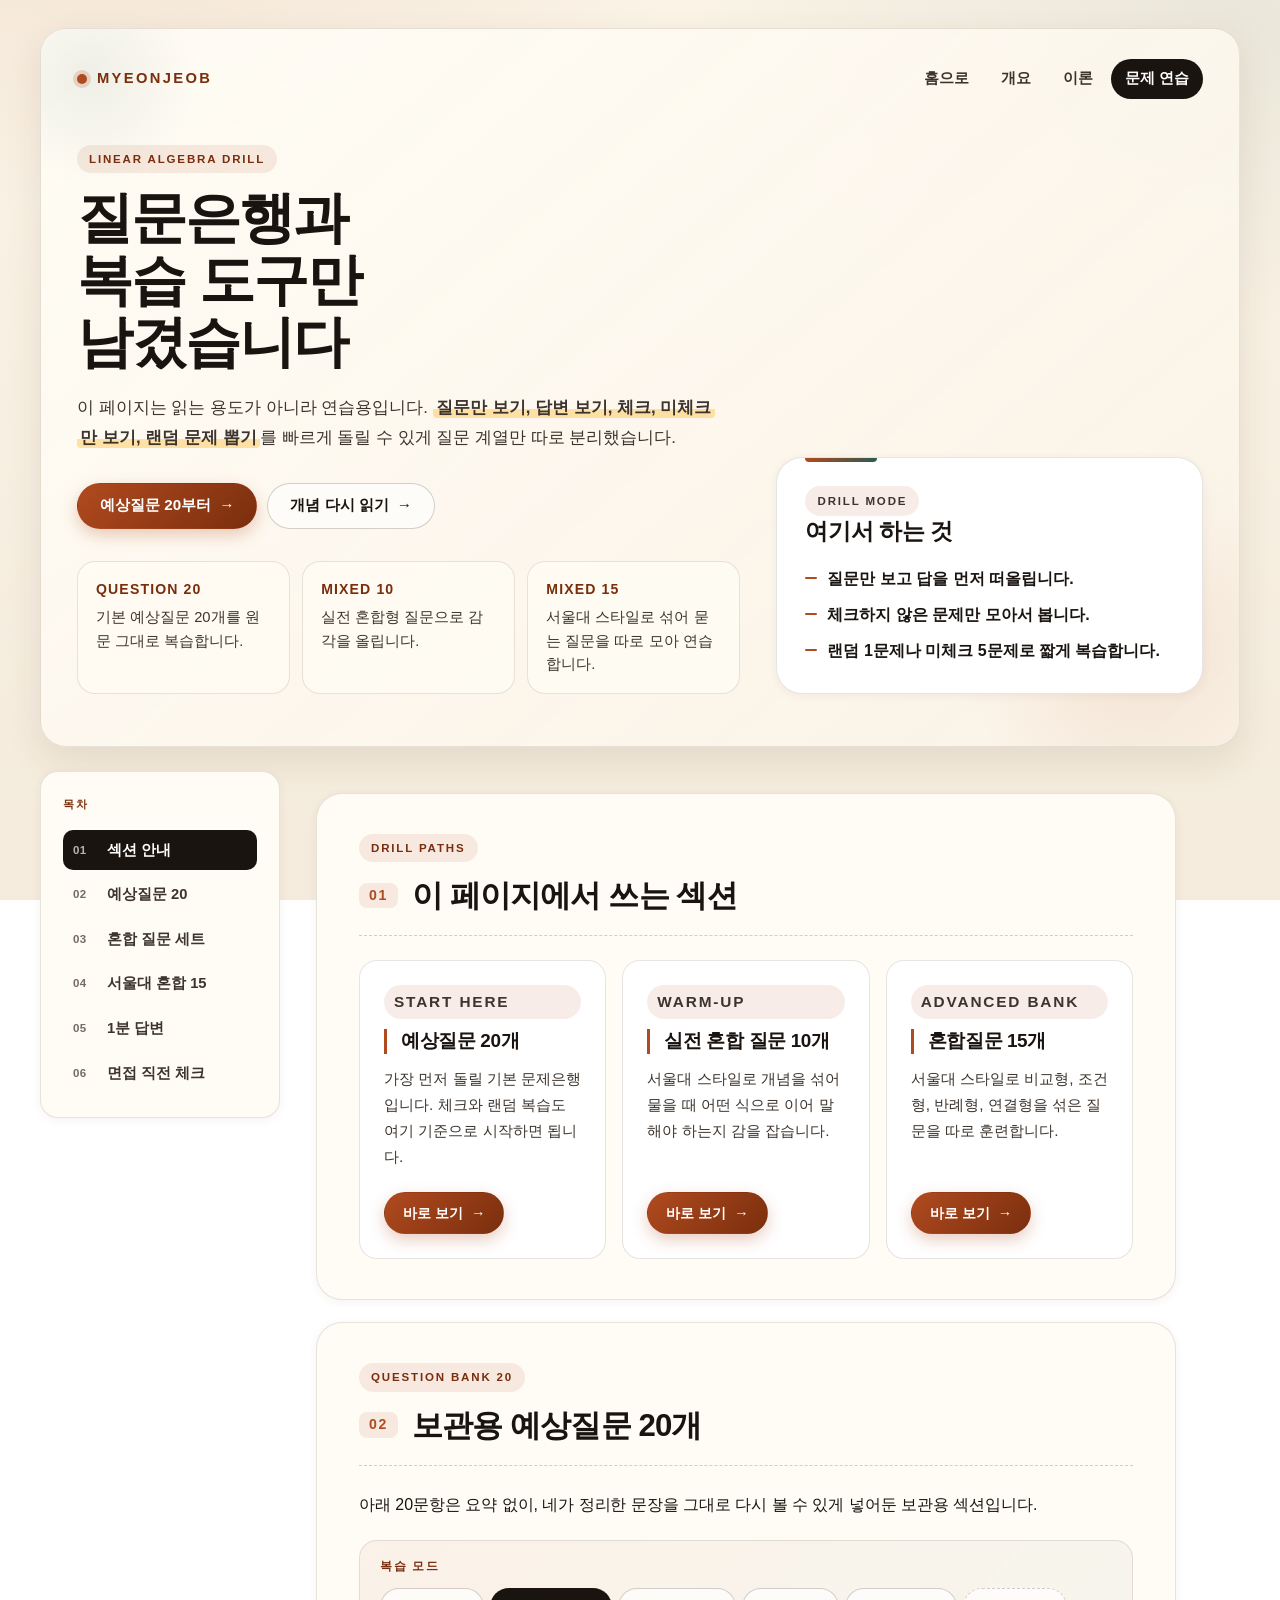
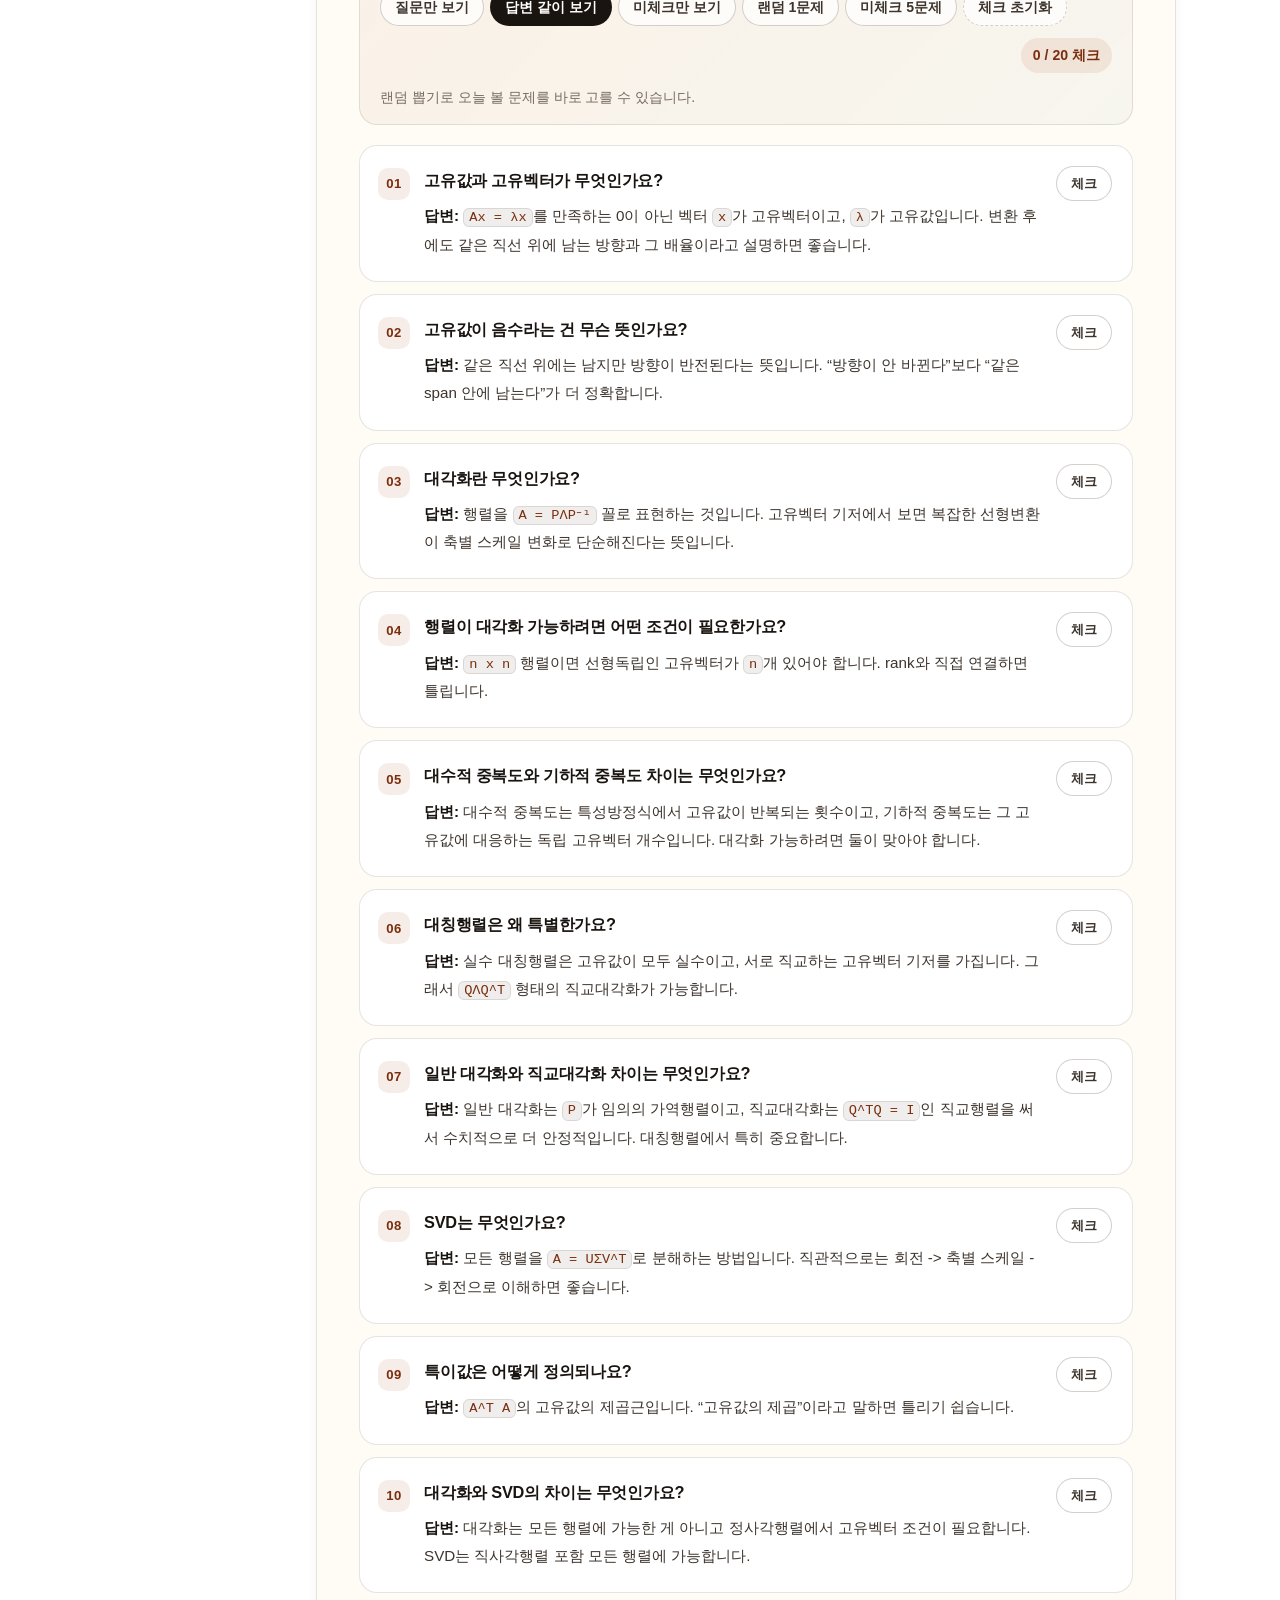
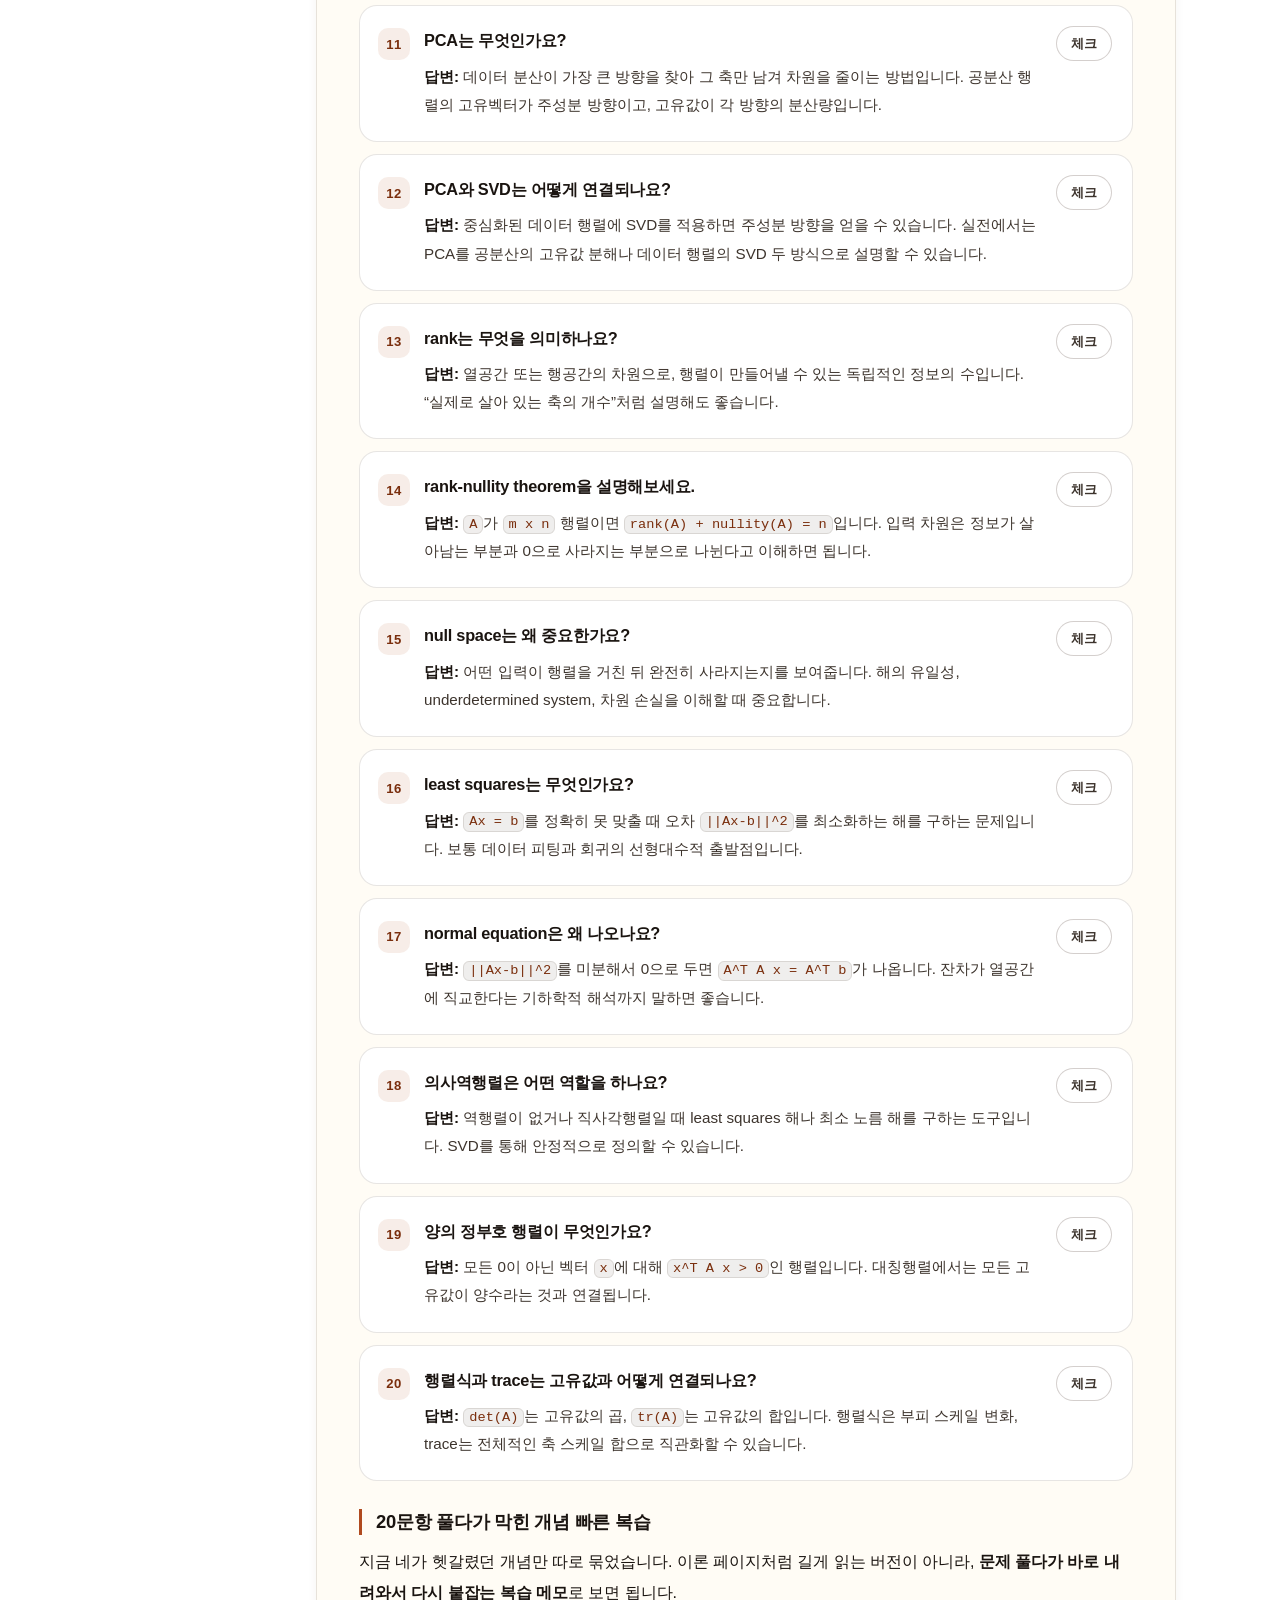
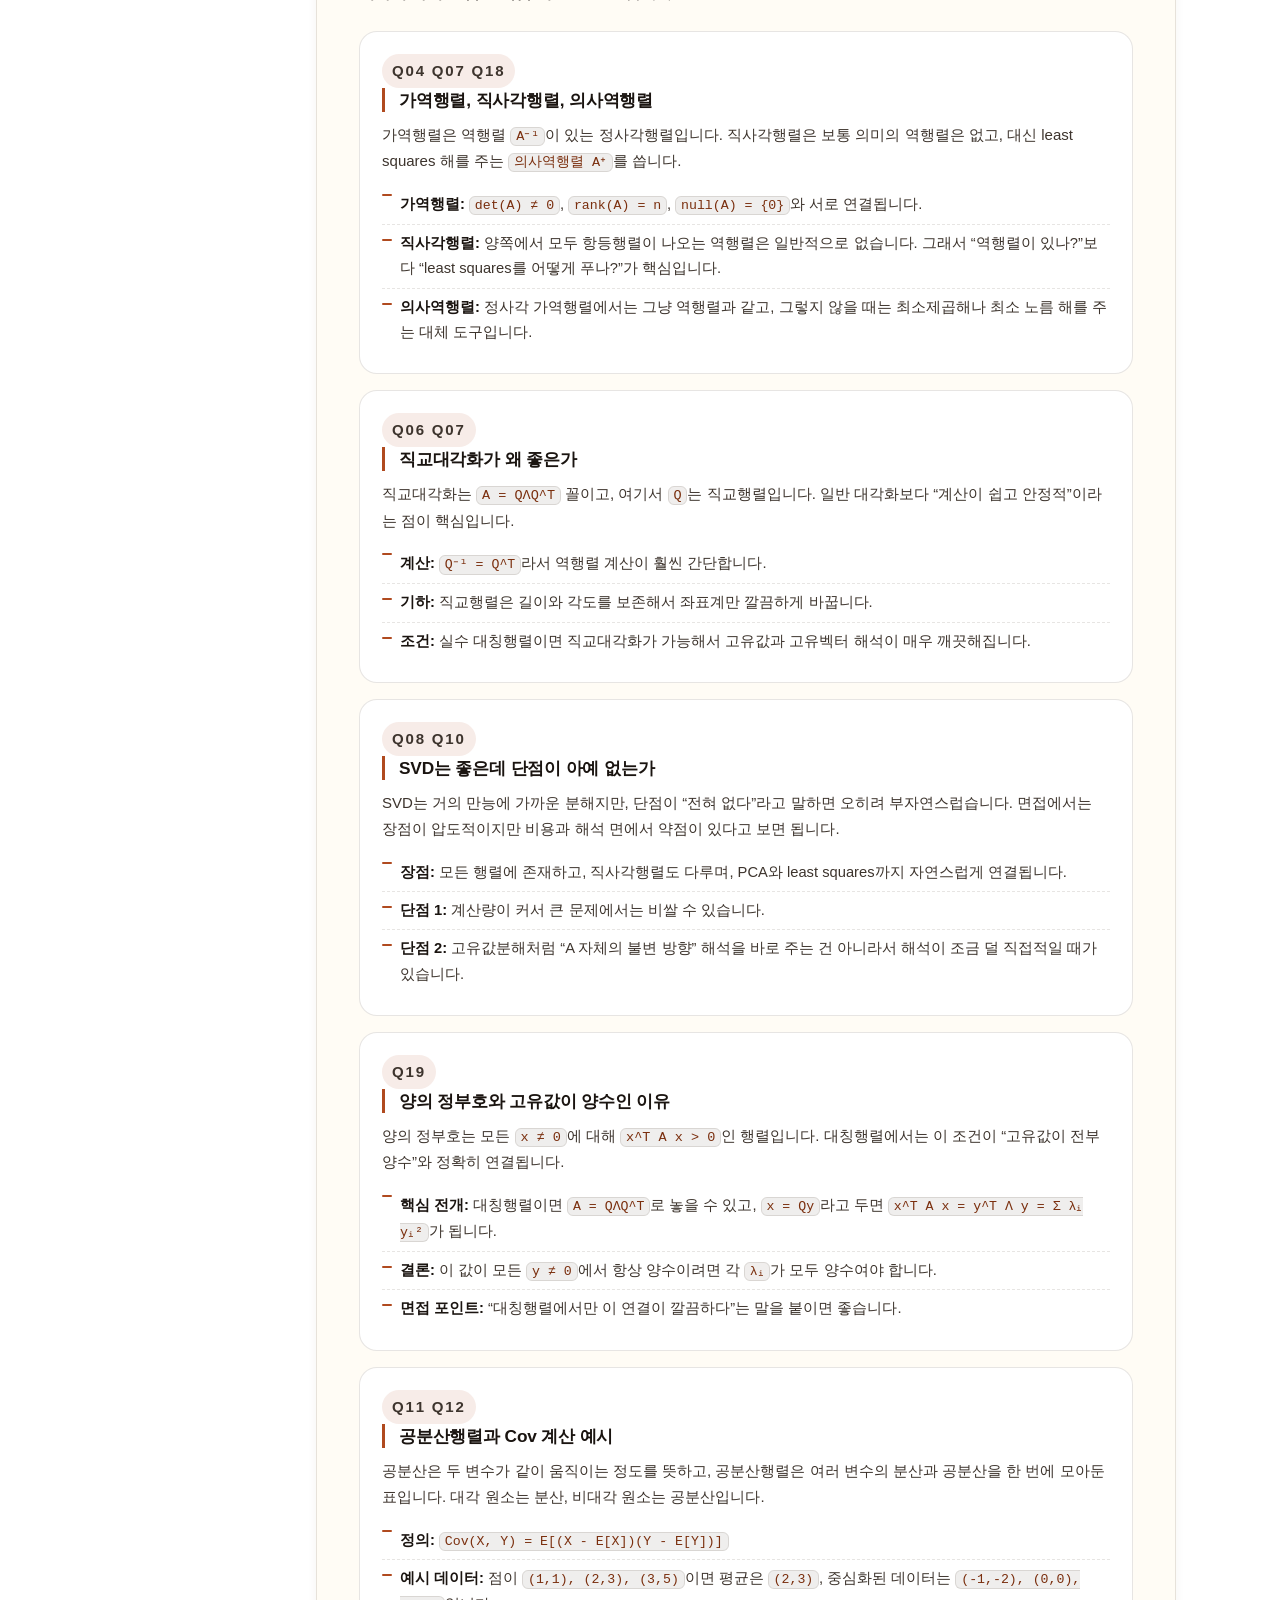
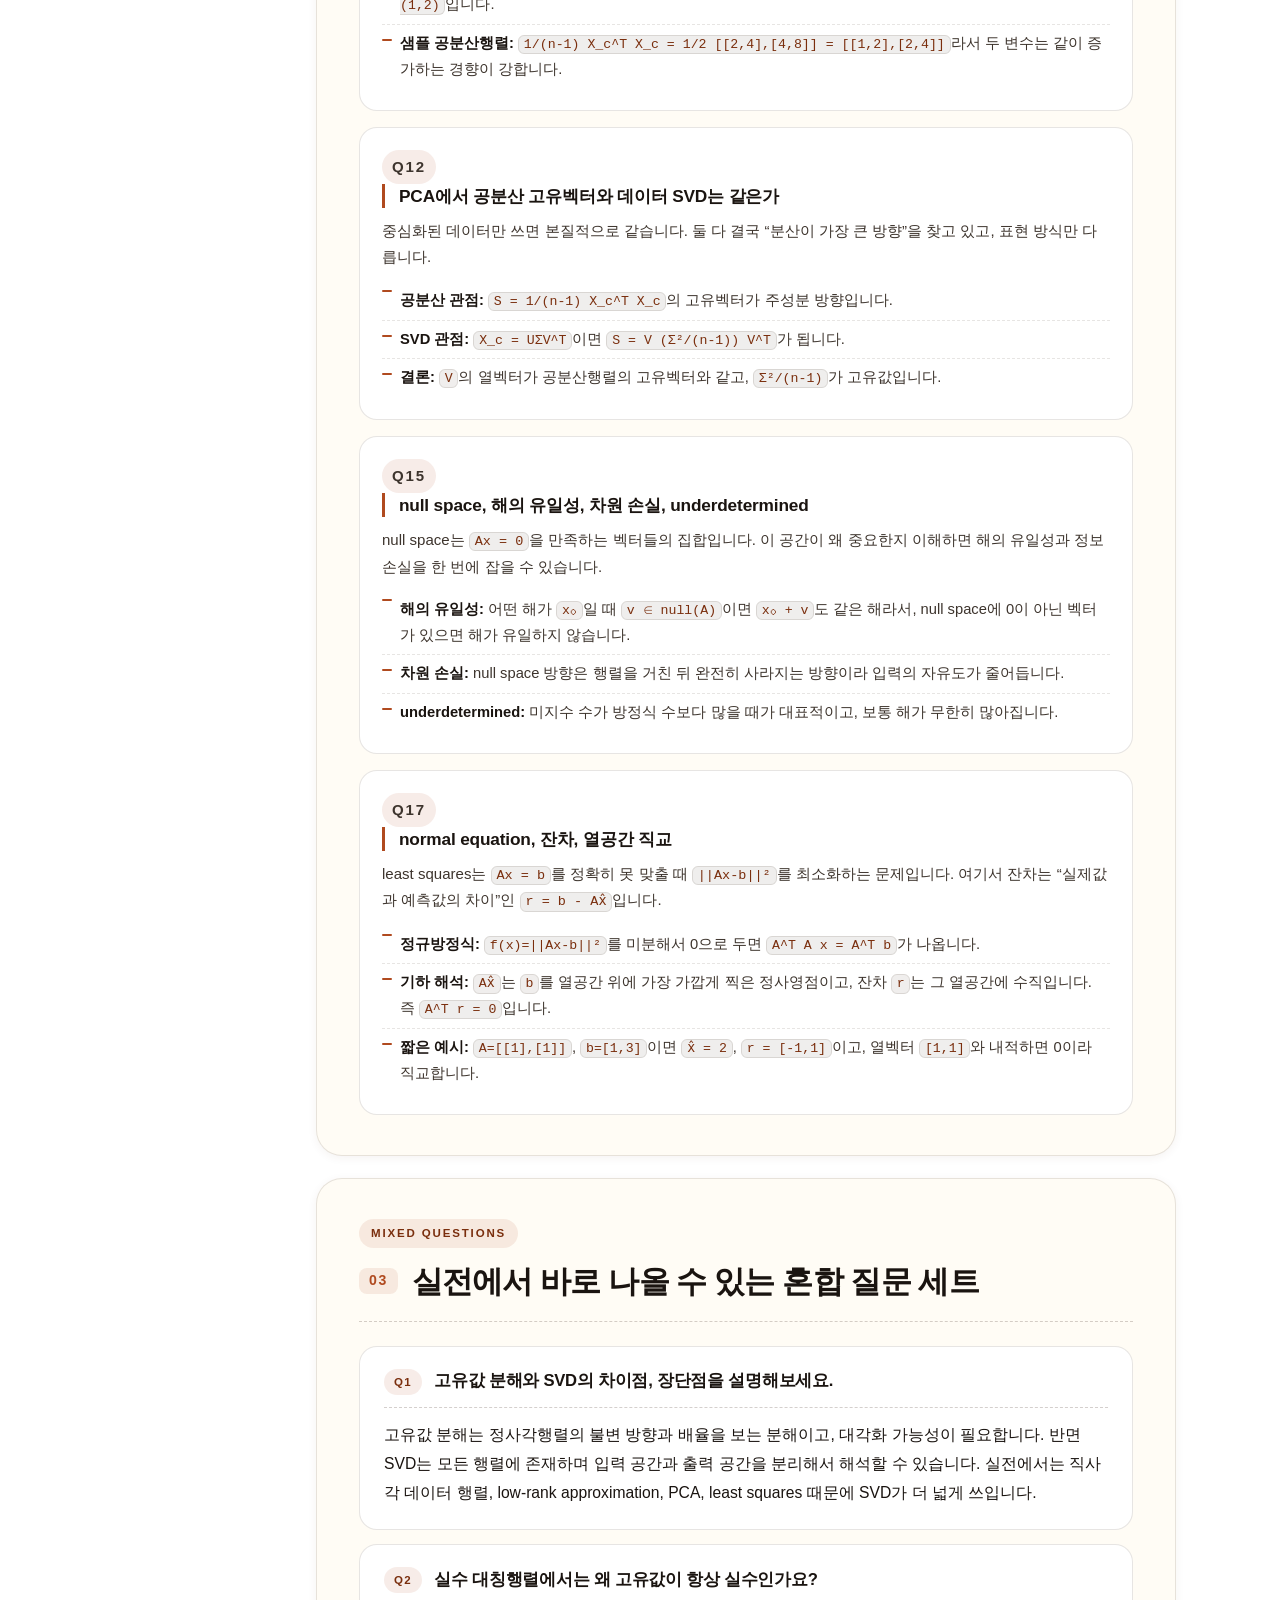
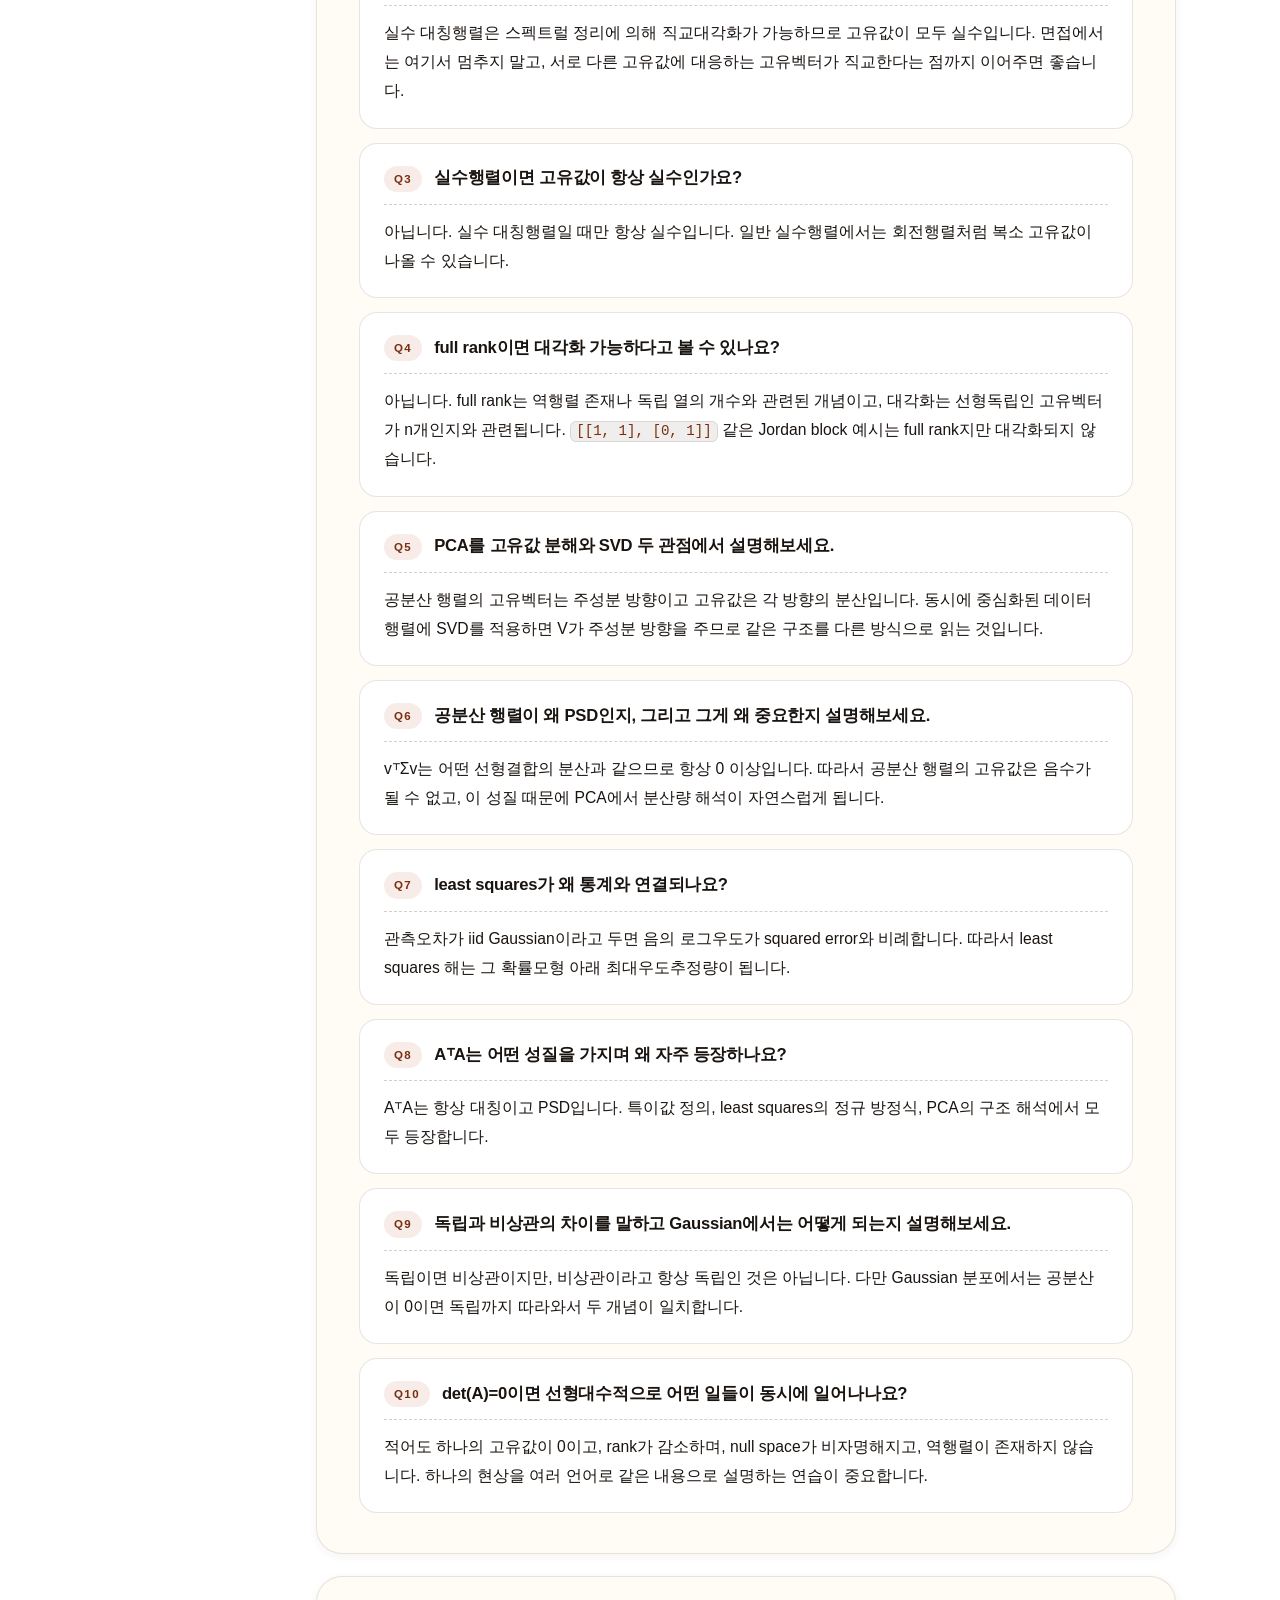
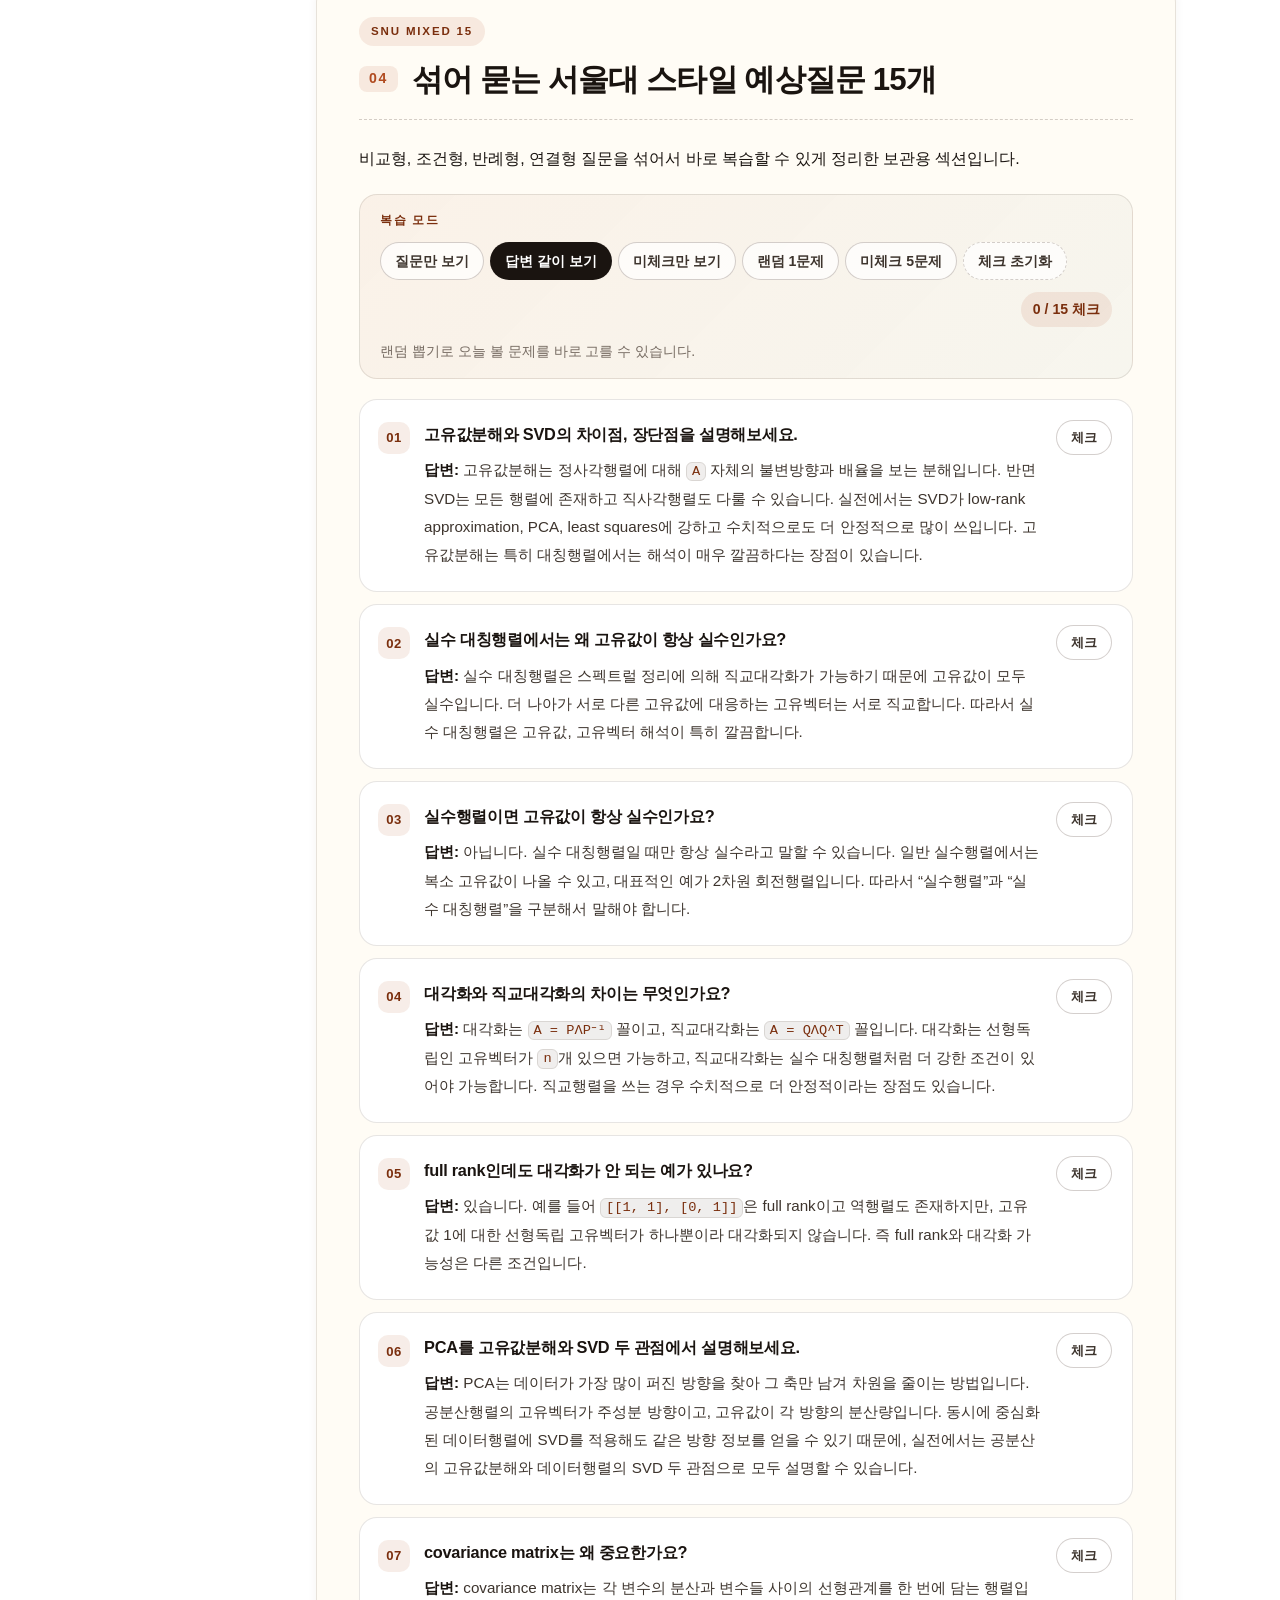
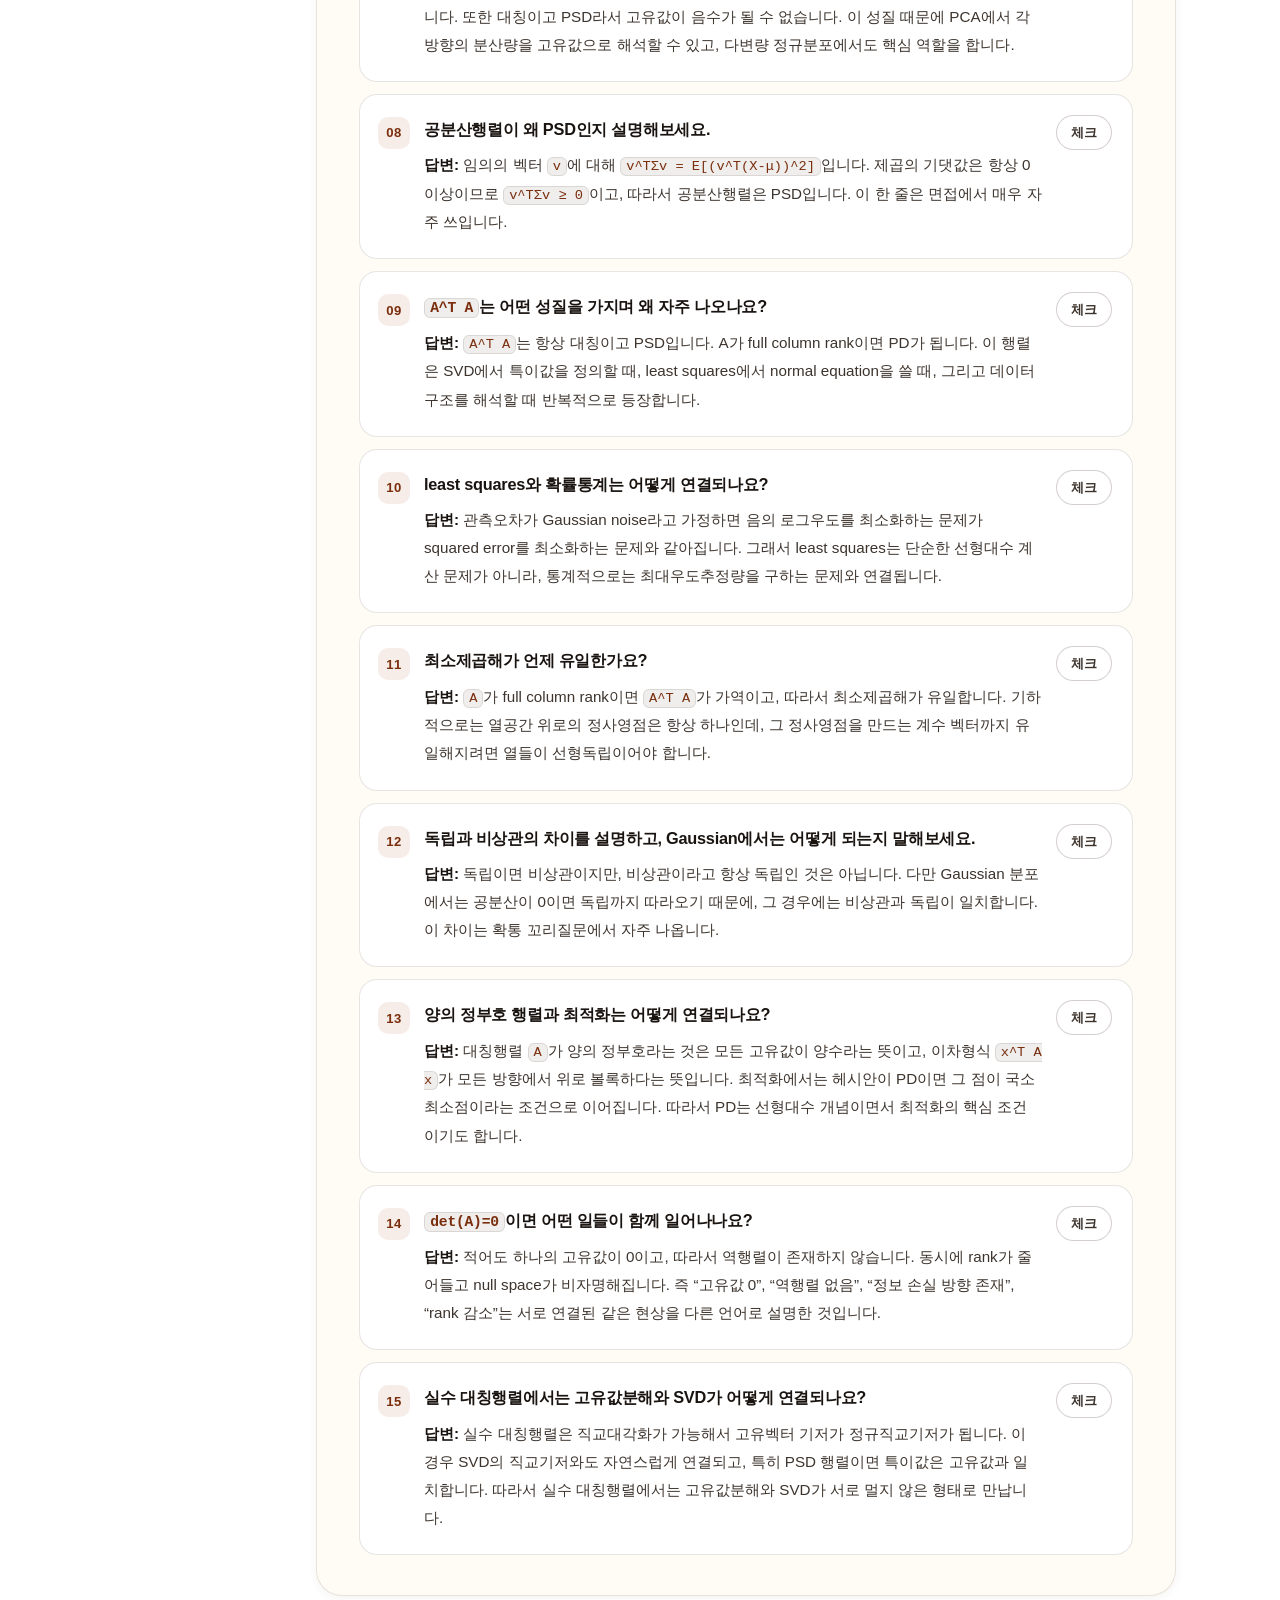
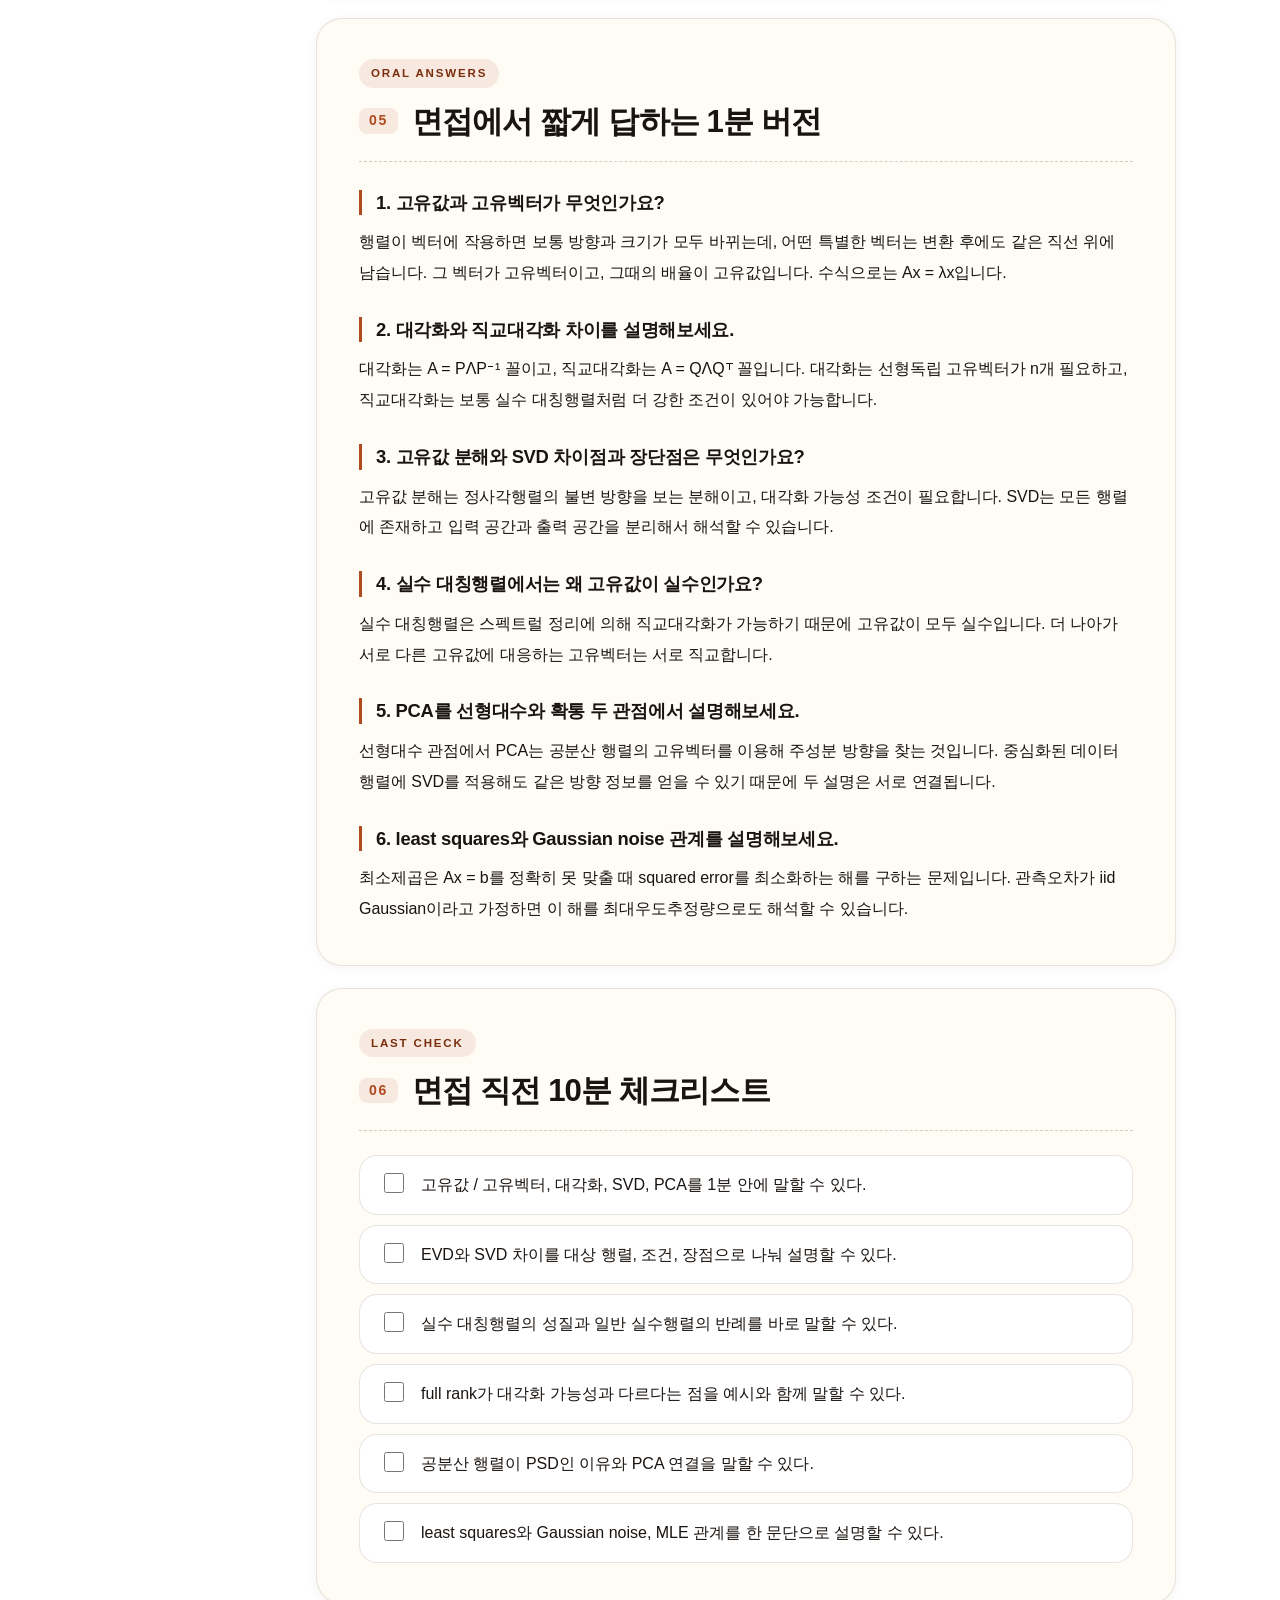
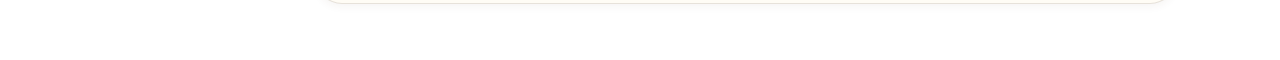
==== linear-algebra-drill.html @ e2c362d3 "Redesign linear algebra interview pages" ====
<!DOCTYPE html>
<html lang="ko">
<head>
  <meta charset="UTF-8">
  <meta name="viewport" content="width=device-width, initial-scale=1.0">
  <title>서울대 AI 선형대수 문제 연습 | myeonjeob</title>
  <meta
    name="description"
    content="서울대 AI 대학원 선형대수 구술면접 대비 질문 은행과 복습 도구 페이지"
  >
  <link rel="preconnect" href="https://fonts.googleapis.com">
  <link rel="preconnect" href="https://fonts.gstatic.com" crossorigin>
  <link
    href="https://fonts.googleapis.com/css2?family=Song+Myung&family=SUIT:wght@400;500;600;700;800&display=swap"
    rel="stylesheet"
  >
  <link rel="stylesheet" href="styles.css">
</head>
<body class="oral-exam-page">
  <div class="reading-progress" id="reading-progress"></div>
  <div class="page-shell">
    <header class="hero subject-hero">
      <nav class="topbar">
        <div class="brand">myeonjeob</div>
        <div class="topbar-links">
          <a href="index.html">홈으로</a>
          <a href="linear-algebra.html">개요</a>
          <a href="linear-algebra-theory.html">이론</a>
          <a class="is-current" href="linear-algebra-drill.html">문제 연습</a>
        </div>
      </nav>

      <div class="hero-content">
        <div class="hero-copy">
          <p class="eyebrow">Linear Algebra Drill</p>
          <h1>질문은행과<br>복습 도구만<br>남겼습니다</h1>
          <p class="hero-text">
            이 페이지는 읽는 용도가 아니라 연습용입니다.
            <span class="text-highlight">질문만 보기, 답변 보기, 체크, 미체크만 보기, 랜덤 문제 뽑기</span>를
            빠르게 돌릴 수 있게 질문 계열만 따로 분리했습니다.
          </p>
          <div class="hero-actions">
            <a class="button primary" href="#question-bank-20">예상질문 20부터</a>
            <a class="button ghost" href="linear-algebra-theory.html">개념 다시 읽기</a>
          </div>
          <div class="hero-strip">
            <article class="hero-stat">
              <strong>Question 20</strong>
              <span>기본 예상질문 20개를 원문 그대로 복습합니다.</span>
            </article>
            <article class="hero-stat">
              <strong>Mixed 10</strong>
              <span>실전 혼합형 질문으로 감각을 올립니다.</span>
            </article>
            <article class="hero-stat">
              <strong>Mixed 15</strong>
              <span>서울대 스타일로 섞어 묻는 질문을 따로 모아 연습합니다.</span>
            </article>
          </div>
        </div>

        <section class="hero-card focus-card">
          <p class="card-label">Drill Mode</p>
          <h2>여기서 하는 것</h2>
          <ul class="mini-points">
            <li>질문만 보고 답을 먼저 떠올립니다.</li>
            <li>체크하지 않은 문제만 모아서 봅니다.</li>
            <li>랜덤 1문제나 미체크 5문제로 짧게 복습합니다.</li>
          </ul>
        </section>
      </div>
    </header>

    <div class="article-layout">
      <aside class="article-toc">
        <p class="toc-label">목차</p>
        <ol class="toc-list">
          <li><a href="#banks">섹션 안내</a></li>
          <li><a href="#question-bank-20">예상질문 20</a></li>
          <li><a href="#mixed-questions">혼합 질문 세트</a></li>
          <li><a href="#snu-mixed-15">서울대 혼합 15</a></li>
          <li><a href="#oral-answers">1분 답변</a></li>
          <li><a href="#last-check">면접 직전 체크</a></li>
        </ol>
      </aside>

    <main class="article-main">
      <section class="essay-section" id="banks">
        <div class="essay-intro">
          <p class="section-kicker">Drill Paths</p>
          <h2>이 페이지에서 쓰는 섹션</h2>
        </div>
        <div class="path-grid">
          <article class="path-card">
            <p class="concept-tag">Start Here</p>
            <h3>예상질문 20개</h3>
            <p>가장 먼저 돌릴 기본 문제은행입니다. 체크와 랜덤 복습도 여기 기준으로 시작하면 됩니다.</p>
            <div class="path-actions">
              <a class="button primary" href="#question-bank-20">바로 보기</a>
            </div>
          </article>
          <article class="path-card">
            <p class="concept-tag">Warm-up</p>
            <h3>실전 혼합 질문 10개</h3>
            <p>서울대 스타일로 개념을 섞어 물을 때 어떤 식으로 이어 말해야 하는지 감을 잡습니다.</p>
            <div class="path-actions">
              <a class="button primary" href="#mixed-questions">바로 보기</a>
            </div>
          </article>
          <article class="path-card">
            <p class="concept-tag">Advanced Bank</p>
            <h3>혼합질문 15개</h3>
            <p>서울대 스타일로 비교형, 조건형, 반례형, 연결형을 섞은 질문을 따로 훈련합니다.</p>
            <div class="path-actions">
              <a class="button primary" href="#snu-mixed-15">바로 보기</a>
            </div>
          </article>
        </div>
      </section>

      <section class="essay-section review-bank-section" id="question-bank-20">
        <div class="essay-intro">
          <p class="section-kicker">Question Bank 20</p>
          <h2>보관용 예상질문 20개</h2>
        </div>
        <p>아래 20문항은 요약 없이, 네가 정리한 문장을 그대로 다시 볼 수 있게 넣어둔 보관용 섹션입니다.</p>
        <div class="question-bank-grid">
          <article class="question-bank-card">
            <span class="question-bank-no">01</span>
            <h3>고유값과 고유벡터가 무엇인가요?</h3>
            <p><strong>답변:</strong> <code>Ax = λx</code>를 만족하는 0이 아닌 벡터 <code>x</code>가 고유벡터이고, <code>λ</code>가 고유값입니다. 변환 후에도 같은 직선 위에 남는 방향과 그 배율이라고 설명하면 좋습니다.</p>
          </article>
          <article class="question-bank-card">
            <span class="question-bank-no">02</span>
            <h3>고유값이 음수라는 건 무슨 뜻인가요?</h3>
            <p><strong>답변:</strong> 같은 직선 위에는 남지만 방향이 반전된다는 뜻입니다. “방향이 안 바뀐다”보다 “같은 span 안에 남는다”가 더 정확합니다.</p>
          </article>
          <article class="question-bank-card">
            <span class="question-bank-no">03</span>
            <h3>대각화란 무엇인가요?</h3>
            <p><strong>답변:</strong> 행렬을 <code>A = PΛP⁻¹</code> 꼴로 표현하는 것입니다. 고유벡터 기저에서 보면 복잡한 선형변환이 축별 스케일 변화로 단순해진다는 뜻입니다.</p>
          </article>
          <article class="question-bank-card">
            <span class="question-bank-no">04</span>
            <h3>행렬이 대각화 가능하려면 어떤 조건이 필요한가요?</h3>
            <p><strong>답변:</strong> <code>n x n</code> 행렬이면 선형독립인 고유벡터가 <code>n</code>개 있어야 합니다. rank와 직접 연결하면 틀립니다.</p>
          </article>
          <article class="question-bank-card">
            <span class="question-bank-no">05</span>
            <h3>대수적 중복도와 기하적 중복도 차이는 무엇인가요?</h3>
            <p><strong>답변:</strong> 대수적 중복도는 특성방정식에서 고유값이 반복되는 횟수이고, 기하적 중복도는 그 고유값에 대응하는 독립 고유벡터 개수입니다. 대각화 가능하려면 둘이 맞아야 합니다.</p>
          </article>
          <article class="question-bank-card">
            <span class="question-bank-no">06</span>
            <h3>대칭행렬은 왜 특별한가요?</h3>
            <p><strong>답변:</strong> 실수 대칭행렬은 고유값이 모두 실수이고, 서로 직교하는 고유벡터 기저를 가집니다. 그래서 <code>QΛQ^T</code> 형태의 직교대각화가 가능합니다.</p>
          </article>
          <article class="question-bank-card">
            <span class="question-bank-no">07</span>
            <h3>일반 대각화와 직교대각화 차이는 무엇인가요?</h3>
            <p><strong>답변:</strong> 일반 대각화는 <code>P</code>가 임의의 가역행렬이고, 직교대각화는 <code>Q^TQ = I</code>인 직교행렬을 써서 수치적으로 더 안정적입니다. 대칭행렬에서 특히 중요합니다.</p>
          </article>
          <article class="question-bank-card">
            <span class="question-bank-no">08</span>
            <h3>SVD는 무엇인가요?</h3>
            <p><strong>답변:</strong> 모든 행렬을 <code>A = UΣV^T</code>로 분해하는 방법입니다. 직관적으로는 회전 -&gt; 축별 스케일 -&gt; 회전으로 이해하면 좋습니다.</p>
          </article>
          <article class="question-bank-card">
            <span class="question-bank-no">09</span>
            <h3>특이값은 어떻게 정의되나요?</h3>
            <p><strong>답변:</strong> <code>A^T A</code>의 고유값의 제곱근입니다. “고유값의 제곱”이라고 말하면 틀리기 쉽습니다.</p>
          </article>
          <article class="question-bank-card">
            <span class="question-bank-no">10</span>
            <h3>대각화와 SVD의 차이는 무엇인가요?</h3>
            <p><strong>답변:</strong> 대각화는 모든 행렬에 가능한 게 아니고 정사각행렬에서 고유벡터 조건이 필요합니다. SVD는 직사각행렬 포함 모든 행렬에 가능합니다.</p>
          </article>
          <article class="question-bank-card">
            <span class="question-bank-no">11</span>
            <h3>PCA는 무엇인가요?</h3>
            <p><strong>답변:</strong> 데이터 분산이 가장 큰 방향을 찾아 그 축만 남겨 차원을 줄이는 방법입니다. 공분산 행렬의 고유벡터가 주성분 방향이고, 고유값이 각 방향의 분산량입니다.</p>
          </article>
          <article class="question-bank-card">
            <span class="question-bank-no">12</span>
            <h3>PCA와 SVD는 어떻게 연결되나요?</h3>
            <p><strong>답변:</strong> 중심화된 데이터 행렬에 SVD를 적용하면 주성분 방향을 얻을 수 있습니다. 실전에서는 PCA를 공분산의 고유값 분해나 데이터 행렬의 SVD 두 방식으로 설명할 수 있습니다.</p>
          </article>
          <article class="question-bank-card">
            <span class="question-bank-no">13</span>
            <h3>rank는 무엇을 의미하나요?</h3>
            <p><strong>답변:</strong> 열공간 또는 행공간의 차원으로, 행렬이 만들어낼 수 있는 독립적인 정보의 수입니다. “실제로 살아 있는 축의 개수”처럼 설명해도 좋습니다.</p>
          </article>
          <article class="question-bank-card">
            <span class="question-bank-no">14</span>
            <h3>rank-nullity theorem을 설명해보세요.</h3>
            <p><strong>답변:</strong> <code>A</code>가 <code>m x n</code> 행렬이면 <code>rank(A) + nullity(A) = n</code>입니다. 입력 차원은 정보가 살아남는 부분과 0으로 사라지는 부분으로 나뉜다고 이해하면 됩니다.</p>
          </article>
          <article class="question-bank-card">
            <span class="question-bank-no">15</span>
            <h3>null space는 왜 중요한가요?</h3>
            <p><strong>답변:</strong> 어떤 입력이 행렬을 거친 뒤 완전히 사라지는지를 보여줍니다. 해의 유일성, underdetermined system, 차원 손실을 이해할 때 중요합니다.</p>
          </article>
          <article class="question-bank-card">
            <span class="question-bank-no">16</span>
            <h3>least squares는 무엇인가요?</h3>
            <p><strong>답변:</strong> <code>Ax = b</code>를 정확히 못 맞출 때 오차 <code>||Ax-b||^2</code>를 최소화하는 해를 구하는 문제입니다. 보통 데이터 피팅과 회귀의 선형대수적 출발점입니다.</p>
          </article>
          <article class="question-bank-card">
            <span class="question-bank-no">17</span>
            <h3>normal equation은 왜 나오나요?</h3>
            <p><strong>답변:</strong> <code>||Ax-b||^2</code>를 미분해서 0으로 두면 <code>A^T A x = A^T b</code>가 나옵니다. 잔차가 열공간에 직교한다는 기하학적 해석까지 말하면 좋습니다.</p>
          </article>
          <article class="question-bank-card">
            <span class="question-bank-no">18</span>
            <h3>의사역행렬은 어떤 역할을 하나요?</h3>
            <p><strong>답변:</strong> 역행렬이 없거나 직사각행렬일 때 least squares 해나 최소 노름 해를 구하는 도구입니다. SVD를 통해 안정적으로 정의할 수 있습니다.</p>
          </article>
          <article class="question-bank-card">
            <span class="question-bank-no">19</span>
            <h3>양의 정부호 행렬이 무엇인가요?</h3>
            <p><strong>답변:</strong> 모든 0이 아닌 벡터 <code>x</code>에 대해 <code>x^T A x &gt; 0</code>인 행렬입니다. 대칭행렬에서는 모든 고유값이 양수라는 것과 연결됩니다.</p>
          </article>
          <article class="question-bank-card">
            <span class="question-bank-no">20</span>
            <h3>행렬식과 trace는 고유값과 어떻게 연결되나요?</h3>
            <p><strong>답변:</strong> <code>det(A)</code>는 고유값의 곱, <code>tr(A)</code>는 고유값의 합입니다. 행렬식은 부피 스케일 변화, trace는 전체적인 축 스케일 합으로 직관화할 수 있습니다.</p>
          </article>
        </div>
        <h3>20문항 풀다가 막힌 개념 빠른 복습</h3>
        <p>지금 네가 헷갈렸던 개념만 따로 묶었습니다. 이론 페이지처럼 길게 읽는 버전이 아니라, <strong>문제 풀다가 바로 내려와서 다시 붙잡는 복습 메모</strong>로 보면 됩니다.</p>
        <div class="bridge-grid bridge-grid-single">
          <article class="bridge-card">
            <p class="concept-tag">Q04 Q07 Q18</p>
            <h3>가역행렬, 직사각행렬, 의사역행렬</h3>
            <p>가역행렬은 역행렬 <code>A⁻¹</code>이 있는 정사각행렬입니다. 직사각행렬은 보통 의미의 역행렬은 없고, 대신 least squares 해를 주는 <code>의사역행렬 A⁺</code>를 씁니다.</p>
            <ul class="detail-list compact">
              <li><strong>가역행렬:</strong> <code>det(A) ≠ 0</code>, <code>rank(A) = n</code>, <code>null(A) = {0}</code>와 서로 연결됩니다.</li>
              <li><strong>직사각행렬:</strong> 양쪽에서 모두 항등행렬이 나오는 역행렬은 일반적으로 없습니다. 그래서 “역행렬이 있나?”보다 “least squares를 어떻게 푸나?”가 핵심입니다.</li>
              <li><strong>의사역행렬:</strong> 정사각 가역행렬에서는 그냥 역행렬과 같고, 그렇지 않을 때는 최소제곱해나 최소 노름 해를 주는 대체 도구입니다.</li>
            </ul>
          </article>
          <article class="bridge-card">
            <p class="concept-tag">Q06 Q07</p>
            <h3>직교대각화가 왜 좋은가</h3>
            <p>직교대각화는 <code>A = QΛQ^T</code> 꼴이고, 여기서 <code>Q</code>는 직교행렬입니다. 일반 대각화보다 “계산이 쉽고 안정적”이라는 점이 핵심입니다.</p>
            <ul class="detail-list compact">
              <li><strong>계산:</strong> <code>Q⁻¹ = Q^T</code>라서 역행렬 계산이 훨씬 간단합니다.</li>
              <li><strong>기하:</strong> 직교행렬은 길이와 각도를 보존해서 좌표계만 깔끔하게 바꿉니다.</li>
              <li><strong>조건:</strong> 실수 대칭행렬이면 직교대각화가 가능해서 고유값과 고유벡터 해석이 매우 깨끗해집니다.</li>
            </ul>
          </article>
          <article class="bridge-card">
            <p class="concept-tag">Q08 Q10</p>
            <h3>SVD는 좋은데 단점이 아예 없는가</h3>
            <p>SVD는 거의 만능에 가까운 분해지만, 단점이 “전혀 없다”라고 말하면 오히려 부자연스럽습니다. 면접에서는 장점이 압도적이지만 비용과 해석 면에서 약점이 있다고 보면 됩니다.</p>
            <ul class="detail-list compact">
              <li><strong>장점:</strong> 모든 행렬에 존재하고, 직사각행렬도 다루며, PCA와 least squares까지 자연스럽게 연결됩니다.</li>
              <li><strong>단점 1:</strong> 계산량이 커서 큰 문제에서는 비쌀 수 있습니다.</li>
              <li><strong>단점 2:</strong> 고유값분해처럼 “A 자체의 불변 방향” 해석을 바로 주는 건 아니라서 해석이 조금 덜 직접적일 때가 있습니다.</li>
            </ul>
          </article>
          <article class="bridge-card">
            <p class="concept-tag">Q19</p>
            <h3>양의 정부호와 고유값이 양수인 이유</h3>
            <p>양의 정부호는 모든 <code>x ≠ 0</code>에 대해 <code>x^T A x &gt; 0</code>인 행렬입니다. 대칭행렬에서는 이 조건이 “고유값이 전부 양수”와 정확히 연결됩니다.</p>
            <ul class="detail-list compact">
              <li><strong>핵심 전개:</strong> 대칭행렬이면 <code>A = QΛQ^T</code>로 놓을 수 있고, <code>x = Qy</code>라고 두면 <code>x^T A x = y^T Λ y = Σ λᵢ yᵢ²</code>가 됩니다.</li>
              <li><strong>결론:</strong> 이 값이 모든 <code>y ≠ 0</code>에서 항상 양수이려면 각 <code>λᵢ</code>가 모두 양수여야 합니다.</li>
              <li><strong>면접 포인트:</strong> “대칭행렬에서만 이 연결이 깔끔하다”는 말을 붙이면 좋습니다.</li>
            </ul>
          </article>
          <article class="bridge-card">
            <p class="concept-tag">Q11 Q12</p>
            <h3>공분산행렬과 Cov 계산 예시</h3>
            <p>공분산은 두 변수가 같이 움직이는 정도를 뜻하고, 공분산행렬은 여러 변수의 분산과 공분산을 한 번에 모아둔 표입니다. 대각 원소는 분산, 비대각 원소는 공분산입니다.</p>
            <ul class="detail-list compact">
              <li><strong>정의:</strong> <code>Cov(X, Y) = E[(X - E[X])(Y - E[Y])]</code></li>
              <li><strong>예시 데이터:</strong> 점이 <code>(1,1), (2,3), (3,5)</code>이면 평균은 <code>(2,3)</code>, 중심화된 데이터는 <code>(-1,-2), (0,0), (1,2)</code>입니다.</li>
              <li><strong>샘플 공분산행렬:</strong> <code>1/(n-1) X_c^T X_c = 1/2 [[2,4],[4,8]] = [[1,2],[2,4]]</code>라서 두 변수는 같이 증가하는 경향이 강합니다.</li>
            </ul>
          </article>
          <article class="bridge-card">
            <p class="concept-tag">Q12</p>
            <h3>PCA에서 공분산 고유벡터와 데이터 SVD는 같은가</h3>
            <p>중심화된 데이터만 쓰면 본질적으로 같습니다. 둘 다 결국 “분산이 가장 큰 방향”을 찾고 있고, 표현 방식만 다릅니다.</p>
            <ul class="detail-list compact">
              <li><strong>공분산 관점:</strong> <code>S = 1/(n-1) X_c^T X_c</code>의 고유벡터가 주성분 방향입니다.</li>
              <li><strong>SVD 관점:</strong> <code>X_c = UΣV^T</code>이면 <code>S = V (Σ²/(n-1)) V^T</code>가 됩니다.</li>
              <li><strong>결론:</strong> <code>V</code>의 열벡터가 공분산행렬의 고유벡터와 같고, <code>Σ²/(n-1)</code>가 고유값입니다.</li>
            </ul>
          </article>
          <article class="bridge-card">
            <p class="concept-tag">Q15</p>
            <h3>null space, 해의 유일성, 차원 손실, underdetermined</h3>
            <p>null space는 <code>Ax = 0</code>을 만족하는 벡터들의 집합입니다. 이 공간이 왜 중요한지 이해하면 해의 유일성과 정보 손실을 한 번에 잡을 수 있습니다.</p>
            <ul class="detail-list compact">
              <li><strong>해의 유일성:</strong> 어떤 해가 <code>x₀</code>일 때 <code>v ∈ null(A)</code>이면 <code>x₀ + v</code>도 같은 해라서, null space에 0이 아닌 벡터가 있으면 해가 유일하지 않습니다.</li>
              <li><strong>차원 손실:</strong> null space 방향은 행렬을 거친 뒤 완전히 사라지는 방향이라 입력의 자유도가 줄어듭니다.</li>
              <li><strong>underdetermined:</strong> 미지수 수가 방정식 수보다 많을 때가 대표적이고, 보통 해가 무한히 많아집니다.</li>
            </ul>
          </article>
          <article class="bridge-card">
            <p class="concept-tag">Q17</p>
            <h3>normal equation, 잔차, 열공간 직교</h3>
            <p>least squares는 <code>Ax = b</code>를 정확히 못 맞출 때 <code>||Ax-b||²</code>를 최소화하는 문제입니다. 여기서 잔차는 “실제값과 예측값의 차이”인 <code>r = b - Ax̂</code>입니다.</p>
            <ul class="detail-list compact">
              <li><strong>정규방정식:</strong> <code>f(x)=||Ax-b||²</code>를 미분해서 0으로 두면 <code>A^T A x = A^T b</code>가 나옵니다.</li>
              <li><strong>기하 해석:</strong> <code>Ax̂</code>는 <code>b</code>를 열공간 위에 가장 가깝게 찍은 정사영점이고, 잔차 <code>r</code>는 그 열공간에 수직입니다. 즉 <code>A^T r = 0</code>입니다.</li>
              <li><strong>짧은 예시:</strong> <code>A=[[1],[1]]</code>, <code>b=[1,3]</code>이면 <code>x̂ = 2</code>, <code>r = [-1,1]</code>이고, 열벡터 <code>[1,1]</code>와 내적하면 0이라 직교합니다.</li>
            </ul>
          </article>
        </div>
      </section>

      <section class="essay-section" id="mixed-questions">
        <div class="essay-intro">
          <p class="section-kicker">Mixed Questions</p>
          <h2>실전에서 바로 나올 수 있는 혼합 질문 세트</h2>
        </div>
        <div class="qa-stack">
          <article class="qa-card">
            <div class="qa-head">
              <p class="concept-tag">Q1</p>
              <h3>고유값 분해와 SVD의 차이점, 장단점을 설명해보세요.</h3>
            </div>
            <p>고유값 분해는 정사각행렬의 불변 방향과 배율을 보는 분해이고, 대각화 가능성이 필요합니다. 반면 SVD는 모든 행렬에 존재하며 입력 공간과 출력 공간을 분리해서 해석할 수 있습니다. 실전에서는 직사각 데이터 행렬, low-rank approximation, PCA, least squares 때문에 SVD가 더 넓게 쓰입니다.</p>
          </article>
          <article class="qa-card">
            <div class="qa-head">
              <p class="concept-tag">Q2</p>
              <h3>실수 대칭행렬에서는 왜 고유값이 항상 실수인가요?</h3>
            </div>
            <p>실수 대칭행렬은 스펙트럴 정리에 의해 직교대각화가 가능하므로 고유값이 모두 실수입니다. 면접에서는 여기서 멈추지 말고, 서로 다른 고유값에 대응하는 고유벡터가 직교한다는 점까지 이어주면 좋습니다.</p>
          </article>
          <article class="qa-card">
            <div class="qa-head">
              <p class="concept-tag">Q3</p>
              <h3>실수행렬이면 고유값이 항상 실수인가요?</h3>
            </div>
            <p>아닙니다. 실수 대칭행렬일 때만 항상 실수입니다. 일반 실수행렬에서는 회전행렬처럼 복소 고유값이 나올 수 있습니다.</p>
          </article>
          <article class="qa-card">
            <div class="qa-head">
              <p class="concept-tag">Q4</p>
              <h3>full rank이면 대각화 가능하다고 볼 수 있나요?</h3>
            </div>
            <p>아닙니다. full rank는 역행렬 존재나 독립 열의 개수와 관련된 개념이고, 대각화는 선형독립인 고유벡터가 n개인지와 관련됩니다. <code>[[1, 1], [0, 1]]</code> 같은 Jordan block 예시는 full rank지만 대각화되지 않습니다.</p>
          </article>
          <article class="qa-card">
            <div class="qa-head">
              <p class="concept-tag">Q5</p>
              <h3>PCA를 고유값 분해와 SVD 두 관점에서 설명해보세요.</h3>
            </div>
            <p>공분산 행렬의 고유벡터는 주성분 방향이고 고유값은 각 방향의 분산입니다. 동시에 중심화된 데이터 행렬에 SVD를 적용하면 V가 주성분 방향을 주므로 같은 구조를 다른 방식으로 읽는 것입니다.</p>
          </article>
          <article class="qa-card">
            <div class="qa-head">
              <p class="concept-tag">Q6</p>
              <h3>공분산 행렬이 왜 PSD인지, 그리고 그게 왜 중요한지 설명해보세요.</h3>
            </div>
            <p>vᵀΣv는 어떤 선형결합의 분산과 같으므로 항상 0 이상입니다. 따라서 공분산 행렬의 고유값은 음수가 될 수 없고, 이 성질 때문에 PCA에서 분산량 해석이 자연스럽게 됩니다.</p>
          </article>
          <article class="qa-card">
            <div class="qa-head">
              <p class="concept-tag">Q7</p>
              <h3>least squares가 왜 통계와 연결되나요?</h3>
            </div>
            <p>관측오차가 iid Gaussian이라고 두면 음의 로그우도가 squared error와 비례합니다. 따라서 least squares 해는 그 확률모형 아래 최대우도추정량이 됩니다.</p>
          </article>
          <article class="qa-card">
            <div class="qa-head">
              <p class="concept-tag">Q8</p>
              <h3>AᵀA는 어떤 성질을 가지며 왜 자주 등장하나요?</h3>
            </div>
            <p>AᵀA는 항상 대칭이고 PSD입니다. 특이값 정의, least squares의 정규 방정식, PCA의 구조 해석에서 모두 등장합니다.</p>
          </article>
          <article class="qa-card">
            <div class="qa-head">
              <p class="concept-tag">Q9</p>
              <h3>독립과 비상관의 차이를 말하고 Gaussian에서는 어떻게 되는지 설명해보세요.</h3>
            </div>
            <p>독립이면 비상관이지만, 비상관이라고 항상 독립인 것은 아닙니다. 다만 Gaussian 분포에서는 공분산이 0이면 독립까지 따라와서 두 개념이 일치합니다.</p>
          </article>
          <article class="qa-card">
            <div class="qa-head">
              <p class="concept-tag">Q10</p>
              <h3>det(A)=0이면 선형대수적으로 어떤 일들이 동시에 일어나나요?</h3>
            </div>
            <p>적어도 하나의 고유값이 0이고, rank가 감소하며, null space가 비자명해지고, 역행렬이 존재하지 않습니다. 하나의 현상을 여러 언어로 같은 내용으로 설명하는 연습이 중요합니다.</p>
          </article>
        </div>
      </section>
      </section>

      <section class="essay-section review-bank-section" id="snu-mixed-15">
        <div class="essay-intro">
          <p class="section-kicker">SNU Mixed 15</p>
          <h2>섞어 묻는 서울대 스타일 예상질문 15개</h2>
        </div>
        <p>비교형, 조건형, 반례형, 연결형 질문을 섞어서 바로 복습할 수 있게 정리한 보관용 섹션입니다.</p>
        <div class="question-bank-grid">
          <article class="question-bank-card">
            <span class="question-bank-no">01</span>
            <h3>고유값분해와 SVD의 차이점, 장단점을 설명해보세요.</h3>
            <p><strong>답변:</strong> 고유값분해는 정사각행렬에 대해 <code>A</code> 자체의 불변방향과 배율을 보는 분해입니다. 반면 SVD는 모든 행렬에 존재하고 직사각행렬도 다룰 수 있습니다. 실전에서는 SVD가 low-rank approximation, PCA, least squares에 강하고 수치적으로도 더 안정적으로 많이 쓰입니다. 고유값분해는 특히 대칭행렬에서는 해석이 매우 깔끔하다는 장점이 있습니다.</p>
          </article>
          <article class="question-bank-card">
            <span class="question-bank-no">02</span>
            <h3>실수 대칭행렬에서는 왜 고유값이 항상 실수인가요?</h3>
            <p><strong>답변:</strong> 실수 대칭행렬은 스펙트럴 정리에 의해 직교대각화가 가능하기 때문에 고유값이 모두 실수입니다. 더 나아가 서로 다른 고유값에 대응하는 고유벡터는 서로 직교합니다. 따라서 실수 대칭행렬은 고유값, 고유벡터 해석이 특히 깔끔합니다.</p>
          </article>
          <article class="question-bank-card">
            <span class="question-bank-no">03</span>
            <h3>실수행렬이면 고유값이 항상 실수인가요?</h3>
            <p><strong>답변:</strong> 아닙니다. 실수 대칭행렬일 때만 항상 실수라고 말할 수 있습니다. 일반 실수행렬에서는 복소 고유값이 나올 수 있고, 대표적인 예가 2차원 회전행렬입니다. 따라서 “실수행렬”과 “실수 대칭행렬”을 구분해서 말해야 합니다.</p>
          </article>
          <article class="question-bank-card">
            <span class="question-bank-no">04</span>
            <h3>대각화와 직교대각화의 차이는 무엇인가요?</h3>
            <p><strong>답변:</strong> 대각화는 <code>A = PΛP⁻¹</code> 꼴이고, 직교대각화는 <code>A = QΛQ^T</code> 꼴입니다. 대각화는 선형독립인 고유벡터가 <code>n</code>개 있으면 가능하고, 직교대각화는 실수 대칭행렬처럼 더 강한 조건이 있어야 가능합니다. 직교행렬을 쓰는 경우 수치적으로 더 안정적이라는 장점도 있습니다.</p>
          </article>
          <article class="question-bank-card">
            <span class="question-bank-no">05</span>
            <h3>full rank인데도 대각화가 안 되는 예가 있나요?</h3>
            <p><strong>답변:</strong> 있습니다. 예를 들어 <code>[[1, 1], [0, 1]]</code>은 full rank이고 역행렬도 존재하지만, 고유값 1에 대한 선형독립 고유벡터가 하나뿐이라 대각화되지 않습니다. 즉 full rank와 대각화 가능성은 다른 조건입니다.</p>
          </article>
          <article class="question-bank-card">
            <span class="question-bank-no">06</span>
            <h3>PCA를 고유값분해와 SVD 두 관점에서 설명해보세요.</h3>
            <p><strong>답변:</strong> PCA는 데이터가 가장 많이 퍼진 방향을 찾아 그 축만 남겨 차원을 줄이는 방법입니다. 공분산행렬의 고유벡터가 주성분 방향이고, 고유값이 각 방향의 분산량입니다. 동시에 중심화된 데이터행렬에 SVD를 적용해도 같은 방향 정보를 얻을 수 있기 때문에, 실전에서는 공분산의 고유값분해와 데이터행렬의 SVD 두 관점으로 모두 설명할 수 있습니다.</p>
          </article>
          <article class="question-bank-card">
            <span class="question-bank-no">07</span>
            <h3>covariance matrix는 왜 중요한가요?</h3>
            <p><strong>답변:</strong> covariance matrix는 각 변수의 분산과 변수들 사이의 선형관계를 한 번에 담는 행렬입니다. 또한 대칭이고 PSD라서 고유값이 음수가 될 수 없습니다. 이 성질 때문에 PCA에서 각 방향의 분산량을 고유값으로 해석할 수 있고, 다변량 정규분포에서도 핵심 역할을 합니다.</p>
          </article>
          <article class="question-bank-card">
            <span class="question-bank-no">08</span>
            <h3>공분산행렬이 왜 PSD인지 설명해보세요.</h3>
            <p><strong>답변:</strong> 임의의 벡터 <code>v</code>에 대해 <code>v^TΣv = E[(v^T(X-μ))^2]</code>입니다. 제곱의 기댓값은 항상 0 이상이므로 <code>v^TΣv ≥ 0</code>이고, 따라서 공분산행렬은 PSD입니다. 이 한 줄은 면접에서 매우 자주 쓰입니다.</p>
          </article>
          <article class="question-bank-card">
            <span class="question-bank-no">09</span>
            <h3><code>A^T A</code>는 어떤 성질을 가지며 왜 자주 나오나요?</h3>
            <p><strong>답변:</strong> <code>A^T A</code>는 항상 대칭이고 PSD입니다. A가 full column rank이면 PD가 됩니다. 이 행렬은 SVD에서 특이값을 정의할 때, least squares에서 normal equation을 쓸 때, 그리고 데이터 구조를 해석할 때 반복적으로 등장합니다.</p>
          </article>
          <article class="question-bank-card">
            <span class="question-bank-no">10</span>
            <h3>least squares와 확률통계는 어떻게 연결되나요?</h3>
            <p><strong>답변:</strong> 관측오차가 Gaussian noise라고 가정하면 음의 로그우도를 최소화하는 문제가 squared error를 최소화하는 문제와 같아집니다. 그래서 least squares는 단순한 선형대수 계산 문제가 아니라, 통계적으로는 최대우도추정량을 구하는 문제와 연결됩니다.</p>
          </article>
          <article class="question-bank-card">
            <span class="question-bank-no">11</span>
            <h3>최소제곱해가 언제 유일한가요?</h3>
            <p><strong>답변:</strong> <code>A</code>가 full column rank이면 <code>A^T A</code>가 가역이고, 따라서 최소제곱해가 유일합니다. 기하적으로는 열공간 위로의 정사영점은 항상 하나인데, 그 정사영점을 만드는 계수 벡터까지 유일해지려면 열들이 선형독립이어야 합니다.</p>
          </article>
          <article class="question-bank-card">
            <span class="question-bank-no">12</span>
            <h3>독립과 비상관의 차이를 설명하고, Gaussian에서는 어떻게 되는지 말해보세요.</h3>
            <p><strong>답변:</strong> 독립이면 비상관이지만, 비상관이라고 항상 독립인 것은 아닙니다. 다만 Gaussian 분포에서는 공분산이 0이면 독립까지 따라오기 때문에, 그 경우에는 비상관과 독립이 일치합니다. 이 차이는 확통 꼬리질문에서 자주 나옵니다.</p>
          </article>
          <article class="question-bank-card">
            <span class="question-bank-no">13</span>
            <h3>양의 정부호 행렬과 최적화는 어떻게 연결되나요?</h3>
            <p><strong>답변:</strong> 대칭행렬 <code>A</code>가 양의 정부호라는 것은 모든 고유값이 양수라는 뜻이고, 이차형식 <code>x^T A x</code>가 모든 방향에서 위로 볼록하다는 뜻입니다. 최적화에서는 헤시안이 PD이면 그 점이 국소 최소점이라는 조건으로 이어집니다. 따라서 PD는 선형대수 개념이면서 최적화의 핵심 조건이기도 합니다.</p>
          </article>
          <article class="question-bank-card">
            <span class="question-bank-no">14</span>
            <h3><code>det(A)=0</code>이면 어떤 일들이 함께 일어나나요?</h3>
            <p><strong>답변:</strong> 적어도 하나의 고유값이 0이고, 따라서 역행렬이 존재하지 않습니다. 동시에 rank가 줄어들고 null space가 비자명해집니다. 즉 “고유값 0”, “역행렬 없음”, “정보 손실 방향 존재”, “rank 감소”는 서로 연결된 같은 현상을 다른 언어로 설명한 것입니다.</p>
          </article>
          <article class="question-bank-card">
            <span class="question-bank-no">15</span>
            <h3>실수 대칭행렬에서는 고유값분해와 SVD가 어떻게 연결되나요?</h3>
            <p><strong>답변:</strong> 실수 대칭행렬은 직교대각화가 가능해서 고유벡터 기저가 정규직교기저가 됩니다. 이 경우 SVD의 직교기저와도 자연스럽게 연결되고, 특히 PSD 행렬이면 특이값은 고유값과 일치합니다. 따라서 실수 대칭행렬에서는 고유값분해와 SVD가 서로 멀지 않은 형태로 만납니다.</p>
          </article>
        </div>
      </section>

      <section class="essay-section" id="oral-answers">
        <div class="essay-intro">
          <p class="section-kicker">Oral Answers</p>
          <h2>면접에서 짧게 답하는 1분 버전</h2>
        </div>
        <h3>1. 고유값과 고유벡터가 무엇인가요?</h3>
        <p>행렬이 벡터에 작용하면 보통 방향과 크기가 모두 바뀌는데, 어떤 특별한 벡터는 변환 후에도 같은 직선 위에 남습니다. 그 벡터가 고유벡터이고, 그때의 배율이 고유값입니다. 수식으로는 Ax = λx입니다.</p>
        <h3>2. 대각화와 직교대각화 차이를 설명해보세요.</h3>
        <p>대각화는 A = PΛP⁻¹ 꼴이고, 직교대각화는 A = QΛQᵀ 꼴입니다. 대각화는 선형독립 고유벡터가 n개 필요하고, 직교대각화는 보통 실수 대칭행렬처럼 더 강한 조건이 있어야 가능합니다.</p>
        <h3>3. 고유값 분해와 SVD 차이점과 장단점은 무엇인가요?</h3>
        <p>고유값 분해는 정사각행렬의 불변 방향을 보는 분해이고, 대각화 가능성 조건이 필요합니다. SVD는 모든 행렬에 존재하고 입력 공간과 출력 공간을 분리해서 해석할 수 있습니다.</p>
        <h3>4. 실수 대칭행렬에서는 왜 고유값이 실수인가요?</h3>
        <p>실수 대칭행렬은 스펙트럴 정리에 의해 직교대각화가 가능하기 때문에 고유값이 모두 실수입니다. 더 나아가 서로 다른 고유값에 대응하는 고유벡터는 서로 직교합니다.</p>
        <h3>5. PCA를 선형대수와 확통 두 관점에서 설명해보세요.</h3>
        <p>선형대수 관점에서 PCA는 공분산 행렬의 고유벡터를 이용해 주성분 방향을 찾는 것입니다. 중심화된 데이터 행렬에 SVD를 적용해도 같은 방향 정보를 얻을 수 있기 때문에 두 설명은 서로 연결됩니다.</p>
        <h3>6. least squares와 Gaussian noise 관계를 설명해보세요.</h3>
        <p>최소제곱은 Ax = b를 정확히 못 맞출 때 squared error를 최소화하는 해를 구하는 문제입니다. 관측오차가 iid Gaussian이라고 가정하면 이 해를 최대우도추정량으로도 해석할 수 있습니다.</p>
      </section>

      <section class="essay-section" id="last-check">
        <div class="essay-intro">
          <p class="section-kicker">Last Check</p>
          <h2>면접 직전 10분 체크리스트</h2>
        </div>
        <div class="checklist">
          <label class="check-item">
            <input type="checkbox">
            <span>고유값 / 고유벡터, 대각화, SVD, PCA를 1분 안에 말할 수 있다.</span>
          </label>
          <label class="check-item">
            <input type="checkbox">
            <span>EVD와 SVD 차이를 대상 행렬, 조건, 장점으로 나눠 설명할 수 있다.</span>
          </label>
          <label class="check-item">
            <input type="checkbox">
            <span>실수 대칭행렬의 성질과 일반 실수행렬의 반례를 바로 말할 수 있다.</span>
          </label>
          <label class="check-item">
            <input type="checkbox">
            <span>full rank가 대각화 가능성과 다르다는 점을 예시와 함께 말할 수 있다.</span>
          </label>
          <label class="check-item">
            <input type="checkbox">
            <span>공분산 행렬이 PSD인 이유와 PCA 연결을 말할 수 있다.</span>
          </label>
          <label class="check-item">
            <input type="checkbox">
            <span>least squares와 Gaussian noise, MLE 관계를 한 문단으로 설명할 수 있다.</span>
          </label>
        </div>
      </section>
    </main>
    </div>
  </div>
  <script src="linear-algebra-drill.js"></script>
  <script>
    (function () {
      const progress = document.getElementById("reading-progress");
      const tocLinks = document.querySelectorAll(".article-toc a");
      const sections = [...tocLinks]
        .map((link) => document.querySelector(link.getAttribute("href")))
        .filter(Boolean);

      function updateProgress() {
        const scrollTop = window.scrollY;
        const docHeight = document.documentElement.scrollHeight - window.innerHeight;
        const ratio = docHeight > 0 ? Math.min(1, Math.max(0, scrollTop / docHeight)) : 0;
        if (progress) progress.style.width = (ratio * 100).toFixed(2) + "%";
      }

      function updateActive() {
        const offset = 160;
        let currentId = sections[0] ? sections[0].id : null;
        for (const section of sections) {
          if (section.getBoundingClientRect().top - offset <= 0) {
            currentId = section.id;
          }
        }
        tocLinks.forEach((link) => {
          const isActive = link.getAttribute("href") === "#" + currentId;
          link.classList.toggle("is-active", isActive);
        });
      }

      function handle() {
        updateProgress();
        updateActive();
      }

      window.addEventListener("scroll", handle, { passive: true });
      window.addEventListener("resize", handle);
      handle();
    })();
  </script>
</body>
</html>
---- styles.css ----
:root {
  --bg: #f4ebdc;
  --bg-tint: #faf3e6;
  --paper: #fffcf5;
  --paper-strong: #ffffff;
  --ink: #1a1410;
  --ink-soft: #3d342d;
  --ink-mute: #766b62;
  --accent: #b04a1f;
  --accent-deep: #7a2e0d;
  --accent-wash: rgba(176, 74, 31, 0.10);
  --accent-wash-strong: rgba(176, 74, 31, 0.18);
  --forest: #2d5a4e;
  --forest-wash: rgba(45, 90, 78, 0.10);
  --gold: #b0851f;
  --gold-wash: rgba(176, 133, 31, 0.12);
  --highlight: rgba(255, 204, 102, 0.55);
  --line: rgba(60, 40, 28, 0.12);
  --line-strong: rgba(60, 40, 28, 0.22);
  --shadow-sm: 0 2px 10px rgba(80, 50, 30, 0.06);
  --shadow-md: 0 14px 36px rgba(80, 50, 30, 0.10);
  --shadow-lg: 0 24px 60px rgba(80, 50, 30, 0.14);
  --radius-sm: 12px;
  --radius-md: 18px;
  --radius-lg: 26px;
}

* { box-sizing: border-box; }

html { scroll-behavior: smooth; }

body {
  margin: 0;
  font-family: "SUIT", -apple-system, BlinkMacSystemFont, "Apple SD Gothic Neo", sans-serif;
  color: var(--ink);
  background:
    radial-gradient(1000px 500px at 8% -10%, rgba(176, 74, 31, 0.09), transparent 60%),
    radial-gradient(900px 500px at 96% 3%, rgba(45, 90, 78, 0.08), transparent 60%),
    linear-gradient(180deg, var(--bg-tint) 0%, var(--bg) 100%);
  background-attachment: fixed;
  line-height: 1.6;
  -webkit-font-smoothing: antialiased;
  -moz-osx-font-smoothing: grayscale;
}

a { color: inherit; text-decoration: none; }

code {
  padding: 0.08em 0.36em;
  border-radius: 6px;
  background: rgba(60, 40, 28, 0.08);
  border: 1px solid var(--line);
  font-family: "SF Mono", ui-monospace, "JetBrains Mono", Menlo, Consolas, monospace;
  font-size: 0.9em;
  color: var(--accent-deep);
}

/* ======= Reading progress ======= */
.reading-progress {
  position: fixed;
  top: 0;
  left: 0;
  height: 3px;
  width: 0;
  background: linear-gradient(90deg, var(--accent), var(--accent-deep));
  z-index: 100;
  transition: width 0.08s linear;
  border-radius: 0 3px 3px 0;
}

/* ======= Layout shell ======= */
.page-shell {
  width: min(1200px, calc(100% - 40px));
  margin: 0 auto;
  padding: 28px 0 72px;
}

/* ======= Hero ======= */
.hero {
  position: relative;
  padding: 30px 36px 52px;
  border: 1px solid var(--line);
  border-radius: var(--radius-lg);
  background: linear-gradient(140deg, rgba(255, 252, 245, 0.96), rgba(250, 243, 231, 0.92));
  box-shadow: var(--shadow-md);
  overflow: hidden;
}

.hero::before {
  content: "";
  position: absolute;
  right: -80px;
  bottom: -80px;
  width: 360px;
  height: 360px;
  border-radius: 50%;
  background: radial-gradient(circle, rgba(176, 74, 31, 0.10), transparent 70%);
  pointer-events: none;
}

.hero::after {
  content: "";
  position: absolute;
  left: -60px;
  top: -60px;
  width: 220px;
  height: 220px;
  border-radius: 50%;
  background: radial-gradient(circle, rgba(45, 90, 78, 0.08), transparent 70%);
  pointer-events: none;
}

.subject-hero { margin-bottom: 24px; }

.topbar {
  position: relative;
  display: flex;
  align-items: center;
  justify-content: space-between;
  gap: 16px;
  z-index: 1;
}

.brand {
  display: inline-flex;
  align-items: center;
  gap: 10px;
  font-size: 0.92rem;
  font-weight: 800;
  letter-spacing: 0.16em;
  text-transform: uppercase;
  color: var(--accent-deep);
}

.brand::before {
  content: "";
  width: 10px;
  height: 10px;
  border-radius: 50%;
  background: var(--accent);
  box-shadow: 0 0 0 4px rgba(176, 74, 31, 0.18);
}

.topbar-links {
  display: flex;
  flex-wrap: wrap;
  gap: 4px;
}

.topbar-links a {
  padding: 8px 14px;
  border-radius: 999px;
  font-size: 0.92rem;
  font-weight: 600;
  color: var(--ink-soft);
  transition: color 0.18s ease, background 0.18s ease;
}

.topbar-links a:hover {
  color: var(--accent-deep);
  background: var(--accent-wash);
}

.topbar-links a.is-current {
  background: var(--ink);
  color: #fff;
}

.hero-content {
  position: relative;
  display: grid;
  grid-template-columns: 1.4fr 0.9fr;
  gap: 36px;
  margin-top: 46px;
  z-index: 1;
}

.eyebrow,
.section-kicker,
.card-label {
  display: inline-block;
  margin: 0 0 14px;
  padding: 5px 12px;
  border-radius: 999px;
  background: var(--accent-wash);
  font-size: 0.72rem;
  font-weight: 800;
  letter-spacing: 0.16em;
  text-transform: uppercase;
  color: var(--accent-deep);
}

.hero h1 {
  margin: 0;
  font-size: clamp(2.1rem, 4.4vw, 3.8rem);
  line-height: 1.1;
  letter-spacing: -0.035em;
  font-weight: 800;
  color: var(--ink);
}

.hero-text {
  max-width: 640px;
  margin: 20px 0 0;
  font-size: 1.05rem;
  line-height: 1.78;
  color: var(--ink-soft);
}

.hero-actions {
  display: flex;
  flex-wrap: wrap;
  gap: 10px;
  margin-top: 30px;
}

.hero-strip {
  display: grid;
  grid-template-columns: repeat(3, minmax(0, 1fr));
  gap: 12px;
  margin-top: 32px;
}

.hero-stat {
  padding: 16px 18px;
  border: 1px solid var(--line);
  border-radius: var(--radius-md);
  background: rgba(255, 252, 245, 0.75);
}

.hero-stat strong {
  display: block;
  font-size: 0.88rem;
  font-weight: 800;
  letter-spacing: 0.08em;
  color: var(--accent-deep);
  text-transform: uppercase;
  margin-bottom: 6px;
}

.hero-stat span {
  display: block;
  font-size: 0.92rem;
  line-height: 1.6;
  color: var(--ink-soft);
}

/* Buttons */
.button {
  display: inline-flex;
  align-items: center;
  justify-content: center;
  gap: 8px;
  min-height: 46px;
  padding: 0 22px;
  border-radius: 999px;
  font-weight: 700;
  font-size: 0.95rem;
  border: 1px solid transparent;
  cursor: pointer;
  transition: transform 0.15s ease, box-shadow 0.18s ease, background 0.18s ease, border-color 0.18s ease;
}

.button.primary {
  background: linear-gradient(135deg, var(--accent), var(--accent-deep));
  color: #fff;
  box-shadow: 0 6px 16px rgba(176, 74, 31, 0.28);
}

.button.primary:hover {
  transform: translateY(-1px);
  box-shadow: 0 10px 22px rgba(176, 74, 31, 0.38);
}

.button.ghost {
  border-color: var(--line-strong);
  background: rgba(255, 255, 255, 0.6);
  color: var(--ink);
}

.button.ghost:hover {
  background: rgba(255, 255, 255, 0.95);
  border-color: var(--accent);
  color: var(--accent-deep);
}

.button::after {
  content: "→";
  transition: transform 0.2s ease;
  font-weight: 700;
}

.button:hover::after { transform: translateX(3px); }

/* Hero card */
.hero-card {
  position: relative;
  padding: 28px;
  border-radius: var(--radius-lg);
  background: var(--paper-strong);
  border: 1px solid var(--line);
  box-shadow: var(--shadow-sm);
  align-self: end;
}

.hero-card::before {
  content: "";
  position: absolute;
  top: 0;
  left: 28px;
  width: 52px;
  height: 4px;
  background: var(--accent);
  border-radius: 0 0 4px 4px;
}

.hero-card h2 {
  margin: 0 0 12px;
  font-size: 1.45rem;
  line-height: 1.35;
  letter-spacing: -0.02em;
}

.hero-card p {
  margin: 0;
  line-height: 1.75;
  color: var(--ink-soft);
}

.hero-card.focus-card::before {
  background: linear-gradient(90deg, var(--accent), var(--forest));
  width: 72px;
}

.mini-points {
  margin: 18px 0 0;
  padding: 0;
  list-style: none;
}

.mini-points li {
  position: relative;
  padding-left: 22px;
  line-height: 1.65;
  font-weight: 600;
  color: var(--ink);
}

.mini-points li + li { margin-top: 10px; }

.mini-points li::before {
  content: "";
  position: absolute;
  left: 0;
  top: 11px;
  width: 12px;
  height: 2px;
  background: var(--accent);
  border-radius: 2px;
}

.focus-pills {
  display: flex;
  flex-wrap: wrap;
  gap: 6px;
  margin-top: 18px;
}

.focus-pills span {
  padding: 5px 12px;
  border-radius: 999px;
  background: var(--accent-wash);
  color: var(--accent-deep);
  font-size: 0.74rem;
  font-weight: 800;
  letter-spacing: 0.14em;
  text-transform: uppercase;
}

main { margin-top: 22px; }

/* ======= Panels ======= */
.panel {
  padding: 36px;
  border: 1px solid var(--line);
  border-radius: var(--radius-lg);
  background: var(--paper);
  box-shadow: var(--shadow-sm);
}

.panel + .panel { margin-top: 20px; }

.section-heading { max-width: 740px; }

.section-heading h2 {
  margin: 0;
  font-size: clamp(1.55rem, 2.8vw, 2.15rem);
  line-height: 1.2;
  letter-spacing: -0.025em;
  color: var(--ink);
}

.section-heading > p {
  margin: 12px 0 0;
  color: var(--ink-soft);
  line-height: 1.7;
  font-size: 1rem;
}

/* ======= Grids (index) ======= */
.profile-grid,
.framework-grid,
.question-grid,
.subject-grid {
  display: grid;
  gap: 16px;
}

.profile-grid {
  grid-template-columns: repeat(4, minmax(0, 1fr));
  margin-top: 24px;
}

.info-card,
.framework-card,
.question-card,
.subject-card {
  position: relative;
  padding: 22px;
  border: 1px solid var(--line);
  border-radius: var(--radius-md);
  background: var(--paper-strong);
  transition: transform 0.2s ease, box-shadow 0.2s ease, border-color 0.2s ease;
}

.info-card:hover,
.question-card:hover,
.framework-card:hover {
  transform: translateY(-2px);
  border-color: var(--line-strong);
  box-shadow: var(--shadow-md);
}

.info-card h3 {
  margin: 0 0 8px;
  font-size: 1.05rem;
  letter-spacing: -0.01em;
}

.info-card p,
.framework-card p,
.question-card p,
.subject-card p {
  margin: 0;
  line-height: 1.7;
  color: var(--ink-soft);
  font-size: 0.96rem;
}

/* Subjects (index) */
.subject-grid {
  grid-template-columns: 1.15fr 0.85fr;
  margin-top: 24px;
}

.subject-card {
  padding: 28px;
  display: flex;
  flex-direction: column;
  gap: 10px;
}

.subject-card.featured {
  background:
    linear-gradient(140deg, rgba(176, 74, 31, 0.10), rgba(255, 252, 245, 0.98) 55%),
    var(--paper-strong);
  border-color: rgba(176, 74, 31, 0.22);
}

.subject-card.muted {
  background:
    linear-gradient(140deg, rgba(45, 90, 78, 0.08), rgba(255, 252, 245, 0.98) 55%),
    var(--paper-strong);
}

.subject-card h3 {
  margin: 0;
  font-size: 1.5rem;
  letter-spacing: -0.02em;
  line-height: 1.3;
}

.subject-label,
.answer-label {
  display: inline-block;
  margin: 0 0 4px;
  padding: 4px 10px;
  border-radius: 999px;
  background: var(--accent-wash);
  color: var(--accent-deep);
  font-size: 0.7rem;
  font-weight: 800;
  letter-spacing: 0.14em;
  text-transform: uppercase;
}

.subject-card.muted .subject-label {
  background: var(--forest-wash);
  color: var(--forest);
}

.subject-actions {
  display: flex;
  flex-wrap: wrap;
  gap: 8px;
  margin-top: 14px;
}

.subject-actions .button { min-height: 42px; padding: 0 18px; font-size: 0.9rem; }

.subject-steps {
  margin: 10px 0 0;
  padding-left: 0;
  list-style: none;
}

.subject-steps li {
  position: relative;
  padding: 10px 0 10px 24px;
  border-top: 1px dashed var(--line);
  color: var(--ink-soft);
  line-height: 1.65;
}

.subject-steps li:first-child { border-top: none; }

.subject-steps li::before {
  content: "";
  position: absolute;
  left: 0;
  top: 20px;
  width: 12px;
  height: 2px;
  background: var(--forest);
  border-radius: 2px;
}

.subject-steps li strong {
  color: var(--ink);
  font-weight: 700;
}

/* Filter chips */
.filter-bar {
  display: flex;
  flex-wrap: wrap;
  gap: 8px;
  margin: 26px 0 20px;
}

.chip {
  border: 1px solid var(--line-strong);
  background: rgba(255, 255, 255, 0.7);
  color: var(--ink-soft);
  border-radius: 999px;
  padding: 9px 16px;
  font: inherit;
  font-size: 0.9rem;
  font-weight: 700;
  cursor: pointer;
  transition: all 0.15s ease;
}

.chip:hover { border-color: var(--accent); color: var(--accent-deep); }

.chip.active {
  border-color: transparent;
  background: var(--ink);
  color: #fff;
}

/* Question cards (index) */
.question-grid { grid-template-columns: repeat(3, minmax(0, 1fr)); }

.question-card {
  padding: 22px;
  min-height: 210px;
  display: flex;
  flex-direction: column;
  gap: 12px;
}

.question-meta { margin: 0; }

.question-tag {
  display: inline-flex;
  align-items: center;
  height: 28px;
  padding: 0 12px;
  border-radius: 999px;
  background: var(--accent-wash);
  color: var(--accent-deep);
  font-size: 0.78rem;
  font-weight: 700;
  letter-spacing: 0.02em;
}

.question-title {
  margin: 0;
  font-size: 1.03rem;
  line-height: 1.45;
  letter-spacing: -0.015em;
  color: var(--ink);
}

.question-tip {
  margin-top: auto !important;
  padding-top: 12px;
  border-top: 1px dashed var(--line-strong);
  font-size: 0.92rem !important;
  line-height: 1.65 !important;
  color: var(--ink-mute) !important;
}

/* Framework */
.framework-grid {
  grid-template-columns: repeat(4, minmax(0, 1fr));
  margin-top: 24px;
}

.framework-card { padding: 26px 22px 22px; }

.framework-step {
  display: inline-grid;
  place-items: center;
  width: 38px;
  height: 38px;
  margin-bottom: 16px;
  border-radius: 12px;
  background: var(--ink);
  color: #fff;
  font-weight: 800;
  font-size: 0.95rem;
}

.framework-card h3 { margin: 0 0 8px; font-size: 1.08rem; letter-spacing: -0.01em; }

/* Checklist */
.checklist {
  display: grid;
  gap: 10px;
  margin-top: 22px;
}

.check-item {
  display: flex;
  align-items: flex-start;
  gap: 14px;
  padding: 16px 20px;
  border: 1px solid var(--line);
  border-radius: var(--radius-md);
  background: var(--paper-strong);
  cursor: pointer;
  transition: border-color 0.15s ease, background 0.15s ease;
}

.check-item:hover { border-color: var(--line-strong); }

.check-item input {
  width: 20px;
  height: 20px;
  margin-top: 1px;
  accent-color: var(--accent);
  cursor: pointer;
  flex-shrink: 0;
}

.check-item span { line-height: 1.6; color: var(--ink); transition: color 0.15s ease; }

.check-item:has(input:checked) {
  background: rgba(176, 74, 31, 0.05);
  border-color: rgba(176, 74, 31, 0.22);
}

.check-item:has(input:checked) span {
  color: var(--ink-mute);
  text-decoration: line-through;
  text-decoration-color: rgba(176, 74, 31, 0.5);
}

/* Animations */
.question-card.enter { animation: rise 0.42s ease both; }

@keyframes rise {
  from { opacity: 0; transform: translateY(12px); }
  to { opacity: 1; transform: translateY(0); }
}

/* ========================================
   Article layout + Essay sections
   ======================================== */
.article-layout {
  display: grid;
  grid-template-columns: 240px 1fr;
  gap: 36px;
  align-items: start;
}

.article-toc {
  position: sticky;
  top: 20px;
  padding: 24px 22px;
  border: 1px solid var(--line);
  border-radius: var(--radius-md);
  background: var(--paper);
  box-shadow: var(--shadow-sm);
}

.article-toc .toc-label {
  margin: 0 0 16px;
  font-size: 0.7rem;
  font-weight: 800;
  letter-spacing: 0.16em;
  text-transform: uppercase;
  color: var(--accent-deep);
}

.article-toc ol {
  list-style: none;
  counter-reset: toc;
  margin: 0;
  padding: 0;
}

.article-toc li { counter-increment: toc; }
.article-toc li + li { margin-top: 4px; }

.article-toc a {
  display: grid;
  grid-template-columns: 28px 1fr;
  gap: 6px;
  align-items: start;
  padding: 10px 10px;
  border-radius: 10px;
  font-size: 0.92rem;
  font-weight: 600;
  color: var(--ink-soft);
  line-height: 1.4;
  transition: color 0.15s ease, background 0.15s ease;
}

.article-toc a::before {
  content: counter(toc, decimal-leading-zero);
  font-size: 0.72rem;
  font-weight: 800;
  color: var(--ink-mute);
  padding-top: 2px;
  letter-spacing: 0.04em;
}

.article-toc a:hover { background: var(--accent-wash); color: var(--accent-deep); }

.article-toc a.active,
.article-toc a.is-active { background: var(--ink); color: #fff; }

.article-toc a.active::before,
.article-toc a.is-active::before { color: rgba(255, 255, 255, 0.68); }

.article-main {
  max-width: 860px;
  counter-reset: essay;
}

.essay-section {
  position: relative;
  padding: 40px 42px;
  border: 1px solid var(--line);
  border-radius: var(--radius-lg);
  background: var(--paper);
  box-shadow: var(--shadow-sm);
  counter-increment: essay;
}

.essay-section + .essay-section { margin-top: 22px; }

.essay-intro {
  margin-bottom: 24px;
  padding-bottom: 20px;
  border-bottom: 1px dashed var(--line-strong);
}

.essay-section h2 {
  margin: 0;
  font-size: clamp(1.5rem, 2.6vw, 1.95rem);
  line-height: 1.25;
  letter-spacing: -0.028em;
  color: var(--ink);
  display: flex;
  align-items: baseline;
  gap: 14px;
  flex-wrap: wrap;
}

.essay-section h2::before {
  content: counter(essay, decimal-leading-zero);
  font-size: 0.88rem;
  font-weight: 800;
  color: var(--accent);
  letter-spacing: 0.12em;
  padding: 4px 10px;
  border-radius: 8px;
  background: var(--accent-wash);
  flex-shrink: 0;
  align-self: center;
}

.essay-section h3 {
  margin: 28px 0 12px;
  font-size: 1.15rem;
  line-height: 1.4;
  letter-spacing: -0.015em;
  color: var(--ink);
  padding-left: 14px;
  border-left: 3px solid var(--accent);
}

.essay-section > p {
  margin: 0;
  font-size: 1rem;
  line-height: 1.92;
  color: var(--ink);
  letter-spacing: -0.003em;
}

.essay-section > p + p { margin-top: 18px; }

.essay-section strong { font-weight: 700; }

/* Inline diagram */
.inline-diagram {
  display: flex;
  flex-wrap: wrap;
  gap: 10px;
  align-items: center;
  margin: 26px 0 0;
  padding: 16px 20px;
  border: 1px solid var(--line);
  border-radius: 14px;
  background: rgba(176, 74, 31, 0.04);
  color: var(--ink);
  font-weight: 700;
  font-size: 0.95rem;
}

.inline-diagram > span {
  padding: 6px 12px;
  border-radius: 999px;
  background: var(--paper-strong);
  border: 1px solid var(--line);
}

.inline-diagram > span:nth-child(even) {
  background: transparent;
  border: none;
  color: var(--accent);
  font-size: 1.15rem;
  padding: 0 2px;
}

.inline-diagram.emphasis {
  background: linear-gradient(135deg, rgba(176, 74, 31, 0.10), rgba(176, 74, 31, 0.03));
  border-color: rgba(176, 74, 31, 0.22);
}

/* Quote */
.study-quote {
  position: relative;
  margin: 28px 0 0;
  padding: 22px 24px 22px 48px;
  border-left: 4px solid var(--accent);
  background: linear-gradient(90deg, rgba(176, 74, 31, 0.08), rgba(176, 74, 31, 0.02));
  border-radius: 0 14px 14px 0;
  color: var(--accent-deep);
  font-size: 1.02rem;
  line-height: 1.75;
  font-weight: 600;
  letter-spacing: -0.01em;
}

.study-quote::before {
  content: "\201C";
  position: absolute;
  left: 16px;
  top: 4px;
  font-size: 2.8rem;
  line-height: 1;
  color: var(--accent);
  opacity: 0.45;
  font-family: Georgia, serif;
}

/* Highlight */
.text-highlight {
  display: inline;
  padding: 0.06em 0.2em;
  border-radius: 4px;
  background: linear-gradient(180deg, transparent 55%, var(--highlight) 55%);
  box-decoration-break: clone;
  -webkit-box-decoration-break: clone;
  font-weight: 600;
}

/* Figure */
.concept-figure {
  margin: 32px auto;
  padding: 18px;
  max-width: 580px;
  border: 1px solid var(--line);
  border-radius: 20px;
  background: var(--paper-strong);
  box-shadow: var(--shadow-sm);
}

.concept-figure figcaption {
  margin: 2px 4px 12px;
  color: var(--accent-deep);
  font-size: 0.85rem;
  font-weight: 700;
  letter-spacing: 0.04em;
}

.diagram-image {
  display: block;
  width: 100%;
  height: auto;
  border-radius: 12px;
  background: #fffdf9;
}

/* ========================================
   Shared card utilities
   ======================================== */
.concept-tag {
  display: inline-block;
  margin: 0 0 10px;
  padding: 4px 10px;
  border-radius: 999px;
  background: var(--accent-wash);
  color: var(--accent-deep);
  font-size: 0.72rem;
  font-weight: 800;
  letter-spacing: 0.12em;
  text-transform: uppercase;
}

.detail-list {
  margin: 12px 0 0;
  padding-left: 0;
  list-style: none;
}

.detail-list li {
  position: relative;
  padding: 8px 0 8px 22px;
  font-size: 0.96rem;
  line-height: 1.72;
  color: var(--ink-soft);
  border-top: 1px dashed var(--line);
}

.detail-list li:first-child { border-top: none; padding-top: 0; }

.detail-list li::before {
  content: "";
  position: absolute;
  left: 0;
  top: 18px;
  width: 10px;
  height: 2px;
  background: var(--accent);
  border-radius: 2px;
}

.detail-list li:first-child::before { top: 10px; }

.detail-list li strong { color: var(--ink); font-weight: 700; }

.detail-list.compact li { padding: 6px 0 6px 18px; font-size: 0.92rem; }
.detail-list.compact li::before { top: 14px; }
.detail-list.compact li:first-child::before { top: 8px; }

/* ========================================
   Path cards (overview, theory top, concept-map)
   ======================================== */
.path-grid {
  display: grid;
  grid-template-columns: repeat(3, minmax(0, 1fr));
  gap: 16px;
  margin-top: 20px;
}

.path-grid.compact-grid { grid-template-columns: repeat(2, minmax(0, 1fr)); }

.path-card {
  position: relative;
  padding: 24px;
  border: 1px solid var(--line);
  border-radius: var(--radius-md);
  background: var(--paper-strong);
  display: flex;
  flex-direction: column;
  gap: 8px;
  transition: transform 0.2s ease, box-shadow 0.2s ease, border-color 0.2s ease;
}

.path-card:hover {
  transform: translateY(-2px);
  border-color: var(--line-strong);
  box-shadow: var(--shadow-md);
}

.path-card h3 {
  margin: 2px 0 4px;
  font-size: 1.18rem;
  letter-spacing: -0.02em;
  line-height: 1.3;
}

.path-card > p {
  margin: 0;
  color: var(--ink-soft);
  font-size: 0.96rem;
  line-height: 1.7;
}

.path-actions { margin-top: auto; padding-top: 14px; }

.path-actions .button { min-height: 42px; padding: 0 18px; font-size: 0.9rem; }

/* ========================================
   Battle grid (strategy frame cards)
   ======================================== */
.battle-grid {
  display: grid;
  grid-template-columns: repeat(2, minmax(0, 1fr));
  gap: 16px;
  margin-top: 20px;
}

.battle-card {
  padding: 24px;
  border: 1px solid var(--line);
  border-radius: var(--radius-md);
  background:
    linear-gradient(140deg, rgba(45, 90, 78, 0.05), rgba(255, 252, 245, 0.98) 55%),
    var(--paper-strong);
  transition: transform 0.2s ease, box-shadow 0.2s ease, border-color 0.2s ease;
}

.battle-card:hover {
  transform: translateY(-2px);
  border-color: rgba(45, 90, 78, 0.28);
  box-shadow: var(--shadow-md);
}

.battle-card h3 { margin: 0 0 8px; font-size: 1.12rem; letter-spacing: -0.015em; }
.battle-card > p { margin: 0; color: var(--ink-soft); line-height: 1.72; font-size: 0.96rem; }

/* ========================================
   Timeline row (routine cards 1..n)
   ======================================== */
.timeline-grid {
  display: grid;
  grid-template-columns: repeat(5, minmax(0, 1fr));
  gap: 12px;
  margin-top: 22px;
}

.timeline-card {
  padding: 20px 18px;
  border: 1px solid var(--line);
  border-radius: var(--radius-md);
  background: var(--paper-strong);
  text-align: left;
}

.timeline-day {
  display: inline-grid;
  place-items: center;
  width: 30px;
  height: 30px;
  margin-bottom: 10px;
  border-radius: 10px;
  background: linear-gradient(135deg, var(--accent), var(--accent-deep));
  color: #fff;
  font-weight: 800;
  font-size: 0.85rem;
}

.timeline-card h3 { margin: 0 0 6px; font-size: 1rem; letter-spacing: -0.01em; }
.timeline-card p { margin: 0; font-size: 0.9rem; line-height: 1.6; color: var(--ink-soft); }

/* ========================================
   Pattern grid (SNU styles: comparison/condition/counter/connection)
   ======================================== */
.pattern-grid {
  display: grid;
  grid-template-columns: repeat(4, minmax(0, 1fr));
  gap: 14px;
  margin-top: 20px;
}

.pattern-card {
  padding: 22px 20px;
  border: 1px solid var(--line);
  border-radius: var(--radius-md);
  background: var(--paper-strong);
  transition: transform 0.2s ease, box-shadow 0.2s ease, border-color 0.2s ease;
}

.pattern-card:hover {
  transform: translateY(-2px);
  border-color: var(--line-strong);
  box-shadow: var(--shadow-md);
}

.pattern-card h3 { margin: 0 0 8px; font-size: 1.08rem; letter-spacing: -0.01em; }
.pattern-card p { margin: 0; color: var(--ink-soft); line-height: 1.7; font-size: 0.93rem; }

/* ========================================
   Focus cluster (SNU must-grab + key sentences)
   ======================================== */
.focus-cluster {
  display: grid;
  grid-template-columns: 1.15fr 0.85fr;
  gap: 18px;
  margin-top: 24px;
}

.focus-sheet {
  padding: 26px;
  border: 1px solid var(--line);
  border-radius: var(--radius-lg);
  background: var(--paper-strong);
  box-shadow: var(--shadow-sm);
}

.sheet-head { margin-bottom: 18px; }
.sheet-head h3 { margin: 8px 0 0; font-size: 1.22rem; letter-spacing: -0.02em; }

.mini-topic-grid {
  display: grid;
  grid-template-columns: repeat(2, minmax(0, 1fr));
  gap: 14px;
}

.mini-topic-card {
  padding: 16px 18px;
  border: 1px solid var(--line);
  border-radius: 14px;
  background: rgba(255, 252, 245, 0.7);
}

.mini-topic-card h4 {
  margin: 0 0 8px;
  font-size: 0.98rem;
  letter-spacing: -0.01em;
  color: var(--ink);
}

.keyline-stack { display: grid; gap: 10px; margin-top: 6px; }

.keyline-card {
  margin: 0;
  padding: 14px 16px 14px 40px;
  position: relative;
  border-left: 3px solid var(--accent);
  background: rgba(176, 74, 31, 0.05);
  border-radius: 0 12px 12px 0;
  font-size: 0.96rem;
  line-height: 1.65;
  color: var(--accent-deep);
  font-weight: 600;
}

.keyline-card::before {
  content: "\201C";
  position: absolute;
  left: 12px;
  top: 0;
  font-size: 1.8rem;
  line-height: 1.3;
  color: var(--accent);
  opacity: 0.5;
  font-family: Georgia, serif;
}

.focus-sheet .path-actions { margin-top: 18px; }

/* ========================================
   Routine strip (horizontal numbered steps)
   ======================================== */
.routine-strip {
  display: grid;
  grid-template-columns: repeat(5, minmax(0, 1fr));
  gap: 10px;
  margin-top: 22px;
  padding: 16px;
  border: 1px solid var(--line);
  border-radius: var(--radius-md);
  background: linear-gradient(135deg, rgba(176, 74, 31, 0.05), rgba(45, 90, 78, 0.05));
}

.routine-step {
  display: flex;
  flex-direction: column;
  align-items: flex-start;
  gap: 6px;
  padding: 12px 14px;
  border-radius: 12px;
  background: rgba(255, 252, 245, 0.85);
  border: 1px solid var(--line);
}

.routine-step span {
  display: inline-grid;
  place-items: center;
  width: 26px;
  height: 26px;
  border-radius: 8px;
  background: var(--ink);
  color: #fff;
  font-weight: 800;
  font-size: 0.8rem;
}

.routine-step p { margin: 0; font-size: 0.9rem; line-height: 1.5; color: var(--ink-soft); font-weight: 600; }

/* ========================================
   Compare / Condition / Bridge grids (theory page)
   ======================================== */
.compare-grid,
.condition-grid,
.bridge-grid {
  display: grid;
  gap: 16px;
  margin-top: 22px;
}

.compare-grid { grid-template-columns: repeat(3, minmax(0, 1fr)); }
.condition-grid { grid-template-columns: repeat(3, minmax(0, 1fr)); }
.bridge-grid { grid-template-columns: repeat(2, minmax(0, 1fr)); }
.bridge-grid-single { grid-template-columns: 1fr; }

.compare-card,
.condition-card,
.bridge-card {
  padding: 22px;
  border: 1px solid var(--line);
  border-radius: var(--radius-md);
  background: var(--paper-strong);
  transition: transform 0.2s ease, box-shadow 0.2s ease, border-color 0.2s ease;
}

.compare-card:hover,
.condition-card:hover,
.bridge-card:hover {
  transform: translateY(-2px);
  border-color: var(--line-strong);
  box-shadow: var(--shadow-md);
}

.compare-card h3,
.condition-card h3,
.bridge-card h3 {
  margin: 0 0 10px;
  font-size: 1.08rem;
  letter-spacing: -0.01em;
  line-height: 1.4;
}

.compare-card p,
.condition-card p,
.bridge-card p {
  margin: 0;
  color: var(--ink-soft);
  font-size: 0.94rem;
  line-height: 1.72;
}

.condition-card {
  background:
    linear-gradient(140deg, rgba(176, 133, 31, 0.06), rgba(255, 252, 245, 0.98) 55%),
    var(--paper-strong);
}

/* ========================================
   Formula grid
   ======================================== */
.formula-grid {
  display: grid;
  grid-template-columns: repeat(3, minmax(0, 1fr));
  gap: 14px;
  margin-top: 24px;
}

.formula-card {
  padding: 20px;
  border: 1px solid var(--line);
  border-radius: var(--radius-md);
  background: linear-gradient(140deg, rgba(45, 90, 78, 0.06), rgba(255, 252, 245, 0.98) 55%);
}

.fc-label {
  font-size: 0.72rem;
  font-weight: 800;
  letter-spacing: 0.14em;
  text-transform: uppercase;
  color: var(--forest);
  margin-bottom: 12px;
}

.fc-formula {
  font-family: "SF Mono", ui-monospace, "JetBrains Mono", Menlo, Consolas, monospace;
  font-size: 1.02rem;
  font-weight: 700;
  color: var(--ink);
  padding: 10px 12px;
  border-radius: 10px;
  background: rgba(255, 252, 245, 0.9);
  border: 1px solid var(--line);
  margin-bottom: 10px;
  word-break: break-word;
}

.fc-note { font-size: 0.88rem; color: var(--ink-soft); line-height: 1.6; }

/* ========================================
   Mistake list
   ======================================== */
.mistake-list {
  display: grid;
  grid-template-columns: repeat(2, minmax(0, 1fr));
  gap: 14px;
  margin-top: 22px;
}

.mistake-card {
  padding: 22px;
  border: 1px solid var(--line);
  border-radius: var(--radius-md);
  background: var(--paper-strong);
  border-left: 4px solid var(--accent);
}

.mistake-card h3 {
  margin: 0 0 8px;
  font-size: 1.02rem;
  letter-spacing: -0.01em;
  line-height: 1.4;
  padding-left: 0;
  border-left: none;
}

.mistake-card p { margin: 0; color: var(--ink-soft); line-height: 1.72; font-size: 0.94rem; }

/* ========================================
   QA stack (drill Q1..Q10)
   ======================================== */
.qa-stack { display: grid; gap: 14px; margin-top: 22px; }

.qa-card {
  padding: 22px 24px;
  border: 1px solid var(--line);
  border-radius: var(--radius-md);
  background: var(--paper-strong);
}

.qa-head {
  display: flex;
  align-items: center;
  gap: 12px;
  margin-bottom: 12px;
  padding-bottom: 12px;
  border-bottom: 1px dashed var(--line-strong);
}

.qa-head .concept-tag { margin: 0; flex-shrink: 0; }

.qa-head h3 {
  margin: 0;
  font-size: 1.04rem;
  line-height: 1.5;
  letter-spacing: -0.015em;
  padding-left: 0;
  border-left: none;
}

.qa-card > p {
  margin: 0;
  font-size: 0.98rem;
  line-height: 1.85;
  color: var(--ink);
}

/* ========================================
   Question bank grid (drill)
   ======================================== */
.question-bank-grid {
  display: grid;
  grid-template-columns: 1fr;
  gap: 12px;
  margin-top: 20px;
}

.question-bank-card {
  position: relative;
  padding: 22px 24px 22px 64px;
  border: 1px solid var(--line);
  border-radius: var(--radius-md);
  background: var(--paper-strong);
  transition: transform 0.18s ease, box-shadow 0.18s ease, border-color 0.18s ease;
}

.question-bank-card:hover {
  transform: translateY(-1px);
  border-color: var(--line-strong);
  box-shadow: var(--shadow-sm);
}

.question-bank-no {
  position: absolute;
  left: 18px;
  top: 22px;
  display: inline-grid;
  place-items: center;
  width: 32px;
  height: 32px;
  border-radius: 10px;
  background: var(--accent-wash);
  color: var(--accent-deep);
  font-weight: 800;
  font-size: 0.82rem;
  letter-spacing: 0.04em;
}

.question-bank-card h3 {
  margin: 0 0 10px;
  font-size: 1.02rem;
  letter-spacing: -0.015em;
  line-height: 1.5;
  padding-left: 0;
  border-left: none;
}

.question-bank-card > p {
  margin: 0;
  font-size: 0.95rem;
  line-height: 1.85;
  color: var(--ink-soft);
}

.question-bank-card > p strong { color: var(--ink); }

/* States (drill) */
.question-bank-card.is-done {
  opacity: 0.55;
  background:
    linear-gradient(135deg, rgba(45, 90, 78, 0.05), rgba(255, 252, 245, 0.98)),
    var(--paper-strong);
}

.question-bank-card.is-done .question-bank-no {
  background: rgba(45, 90, 78, 0.15);
  color: var(--forest);
}

.question-bank-card.is-picked {
  border-color: var(--accent);
  box-shadow: 0 0 0 3px rgba(176, 74, 31, 0.15), var(--shadow-md);
  opacity: 1;
}

/* Review toolbar (JS-injected) */
.review-toolbar {
  display: flex;
  flex-wrap: wrap;
  align-items: center;
  gap: 12px;
  margin-top: 20px;
  padding: 16px 20px;
  border: 1px solid var(--line);
  border-radius: var(--radius-md);
  background: linear-gradient(135deg, rgba(176, 74, 31, 0.06), rgba(45, 90, 78, 0.04));
}

.review-toolbar-label {
  margin: 0;
  font-size: 0.72rem;
  font-weight: 800;
  letter-spacing: 0.14em;
  text-transform: uppercase;
  color: var(--accent-deep);
}

.review-toolbar-controls {
  display: flex;
  flex-wrap: wrap;
  gap: 6px;
}

.review-chip {
  border: 1px solid var(--line-strong);
  background: rgba(255, 255, 255, 0.72);
  color: var(--ink-soft);
  border-radius: 999px;
  padding: 7px 14px;
  font: inherit;
  font-size: 0.88rem;
  font-weight: 700;
  cursor: pointer;
  transition: all 0.15s ease;
}

.review-chip:hover { border-color: var(--accent); color: var(--accent-deep); }

.review-chip.is-active {
  border-color: transparent;
  background: var(--ink);
  color: #fff;
}

.review-chip.review-chip-ghost { border-style: dashed; }

.review-progress {
  margin-left: auto;
  font-size: 0.88rem;
  font-weight: 700;
  color: var(--accent-deep);
  padding: 6px 12px;
  border-radius: 999px;
  background: var(--accent-wash);
}

.review-picker-status {
  flex-basis: 100%;
  margin: 2px 0 0;
  font-size: 0.88rem;
  color: var(--ink-mute);
  line-height: 1.5;
}

.review-toggle {
  position: absolute;
  right: 20px;
  top: 20px;
  padding: 6px 14px;
  border: 1px solid var(--line-strong);
  background: rgba(255, 255, 255, 0.8);
  color: var(--ink-soft);
  border-radius: 999px;
  font: inherit;
  font-size: 0.82rem;
  font-weight: 700;
  cursor: pointer;
  transition: all 0.15s ease;
}

.review-toggle:hover { border-color: var(--accent); color: var(--accent-deep); }

.review-toggle.is-done {
  border-color: transparent;
  background: var(--forest);
  color: #fff;
}

/* Modes: questions-only hides answer paragraph */
.review-bank-section.questions-only .question-bank-card > p { display: none; }
.review-bank-section.questions-only .question-bank-card { padding-bottom: 22px; }

/* Filter: unchecked-only hides done cards */
.review-bank-section.unchecked-only .question-bank-card.is-done { display: none; }

.review-bank-section .question-bank-card {
  padding-right: 90px; /* space for review-toggle button */
}

/* ========================================
   Responsive
   ======================================== */
@media (max-width: 1080px) {
  .article-layout {
    grid-template-columns: 1fr;
    gap: 20px;
  }
  .article-toc { position: static; }
  .article-toc ol {
    display: flex;
    flex-wrap: wrap;
    gap: 4px;
  }
  .article-toc li { margin-top: 0 !important; }
  .article-toc a { grid-template-columns: auto 1fr; }

  .pattern-grid { grid-template-columns: repeat(2, minmax(0, 1fr)); }
  .timeline-grid,
  .routine-strip { grid-template-columns: repeat(3, minmax(0, 1fr)); }
  .focus-cluster { grid-template-columns: 1fr; }
  .compare-grid,
  .condition-grid { grid-template-columns: repeat(2, minmax(0, 1fr)); }
  .formula-grid { grid-template-columns: repeat(2, minmax(0, 1fr)); }
  .path-grid { grid-template-columns: repeat(2, minmax(0, 1fr)); }
  .hero-strip { grid-template-columns: repeat(2, minmax(0, 1fr)); }
}

@media (max-width: 980px) {
  .hero-content,
  .profile-grid,
  .framework-grid,
  .question-grid,
  .subject-grid {
    grid-template-columns: repeat(2, minmax(0, 1fr));
  }
  .mini-topic-grid { grid-template-columns: 1fr; }
  .mistake-list { grid-template-columns: 1fr; }
  .bridge-grid { grid-template-columns: 1fr; }
}

@media (max-width: 760px) {
  .page-shell {
    width: min(100% - 24px, 100%);
    padding: 14px 0 52px;
  }
  .hero { padding: 24px 22px 36px; }
  .panel { padding: 26px 22px; border-radius: 22px; }
  .essay-section { padding: 28px 22px; border-radius: 22px; }
  .essay-section h2 { font-size: 1.4rem; }
  .essay-section h3 { font-size: 1.06rem; }
  .essay-section > p { font-size: 0.98rem; line-height: 1.85; }

  .hero-content,
  .profile-grid,
  .framework-grid,
  .question-grid,
  .subject-grid,
  .path-grid,
  .path-grid.compact-grid,
  .battle-grid,
  .pattern-grid,
  .compare-grid,
  .condition-grid,
  .formula-grid,
  .timeline-grid,
  .routine-strip,
  .hero-strip {
    grid-template-columns: 1fr;
  }

  .topbar {
    flex-direction: column;
    align-items: flex-start;
    gap: 14px;
  }

  .topbar-links { gap: 2px; }

  .hero-content { margin-top: 28px; gap: 22px; }
  .hero-card { padding: 22px; }
  .concept-figure { margin: 24px auto; padding: 14px; }

  .review-toolbar { padding: 14px 16px; }
  .question-bank-card { padding: 22px 20px 22px 60px; }
  .question-bank-no { left: 14px; top: 18px; width: 28px; height: 28px; }
  .review-toggle { position: static; margin-top: 14px; }
  .review-bank-section .question-bank-card { padding-right: 20px; }
}
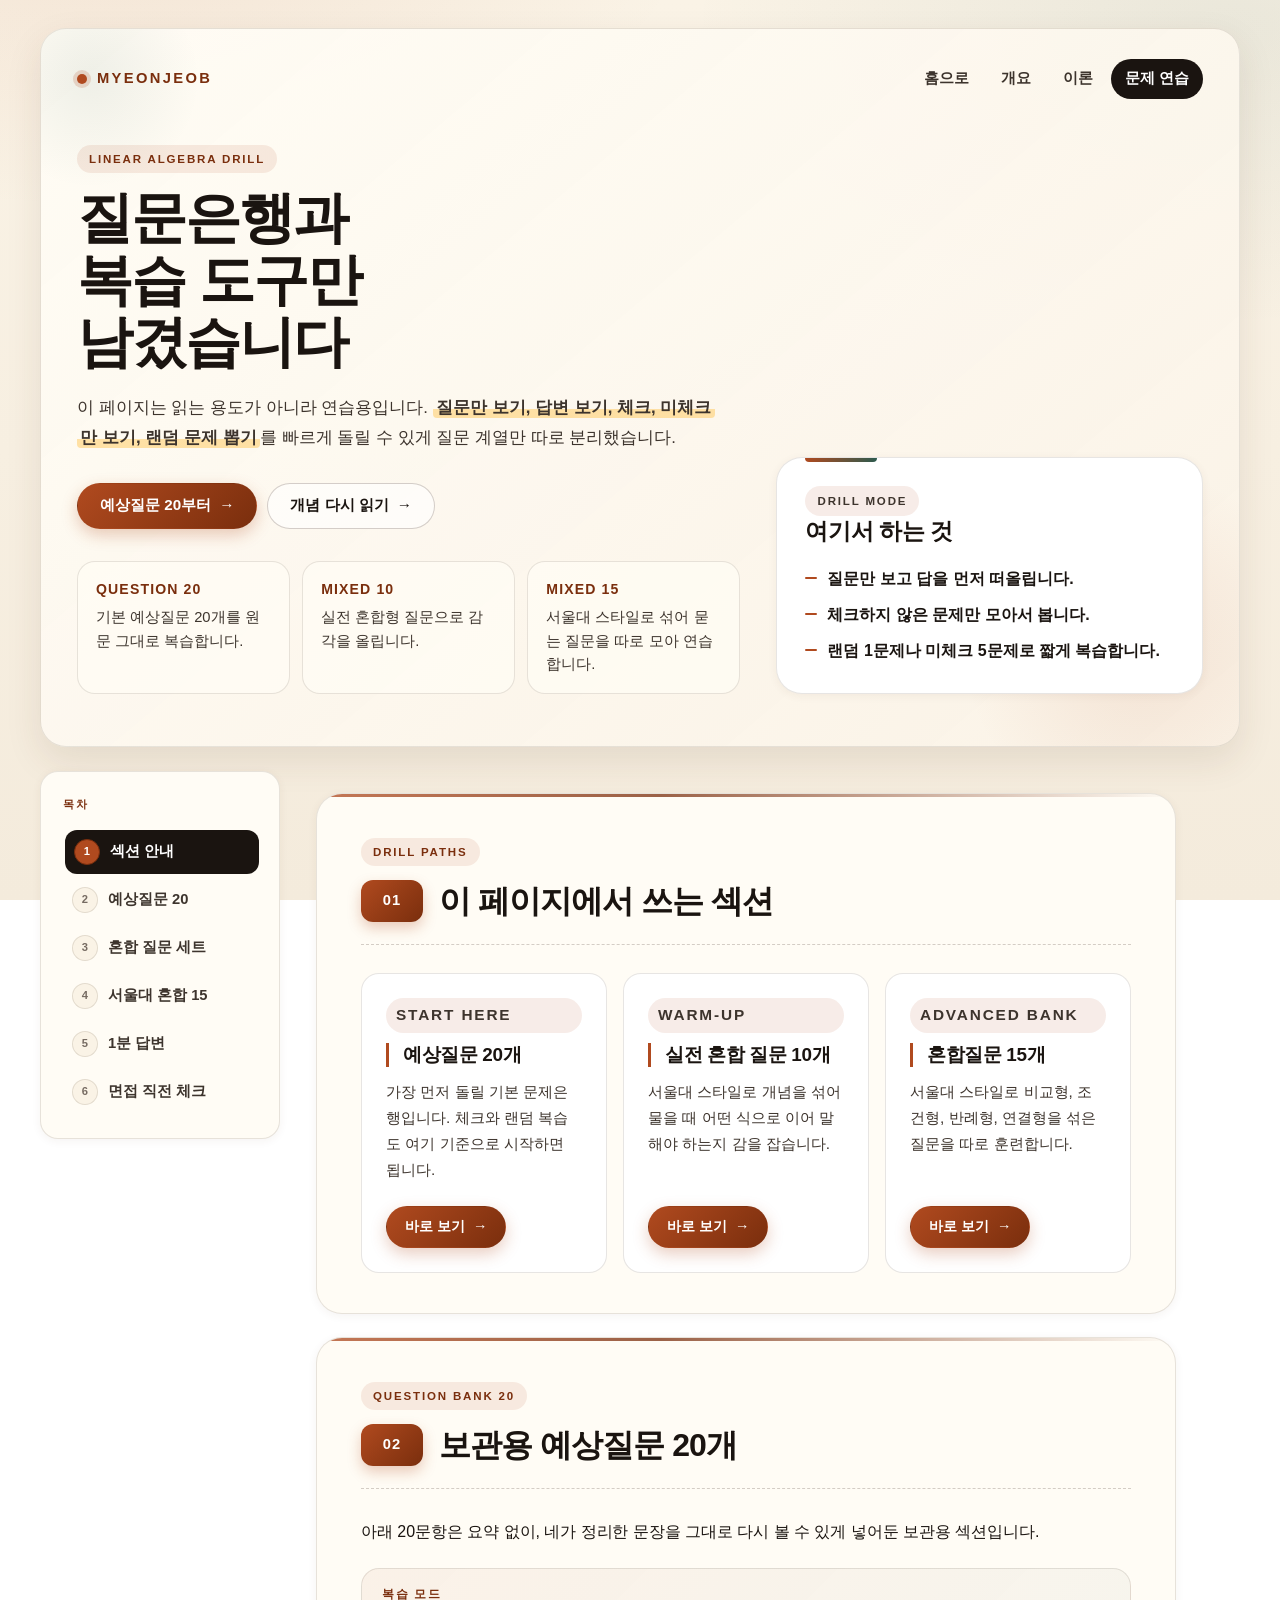
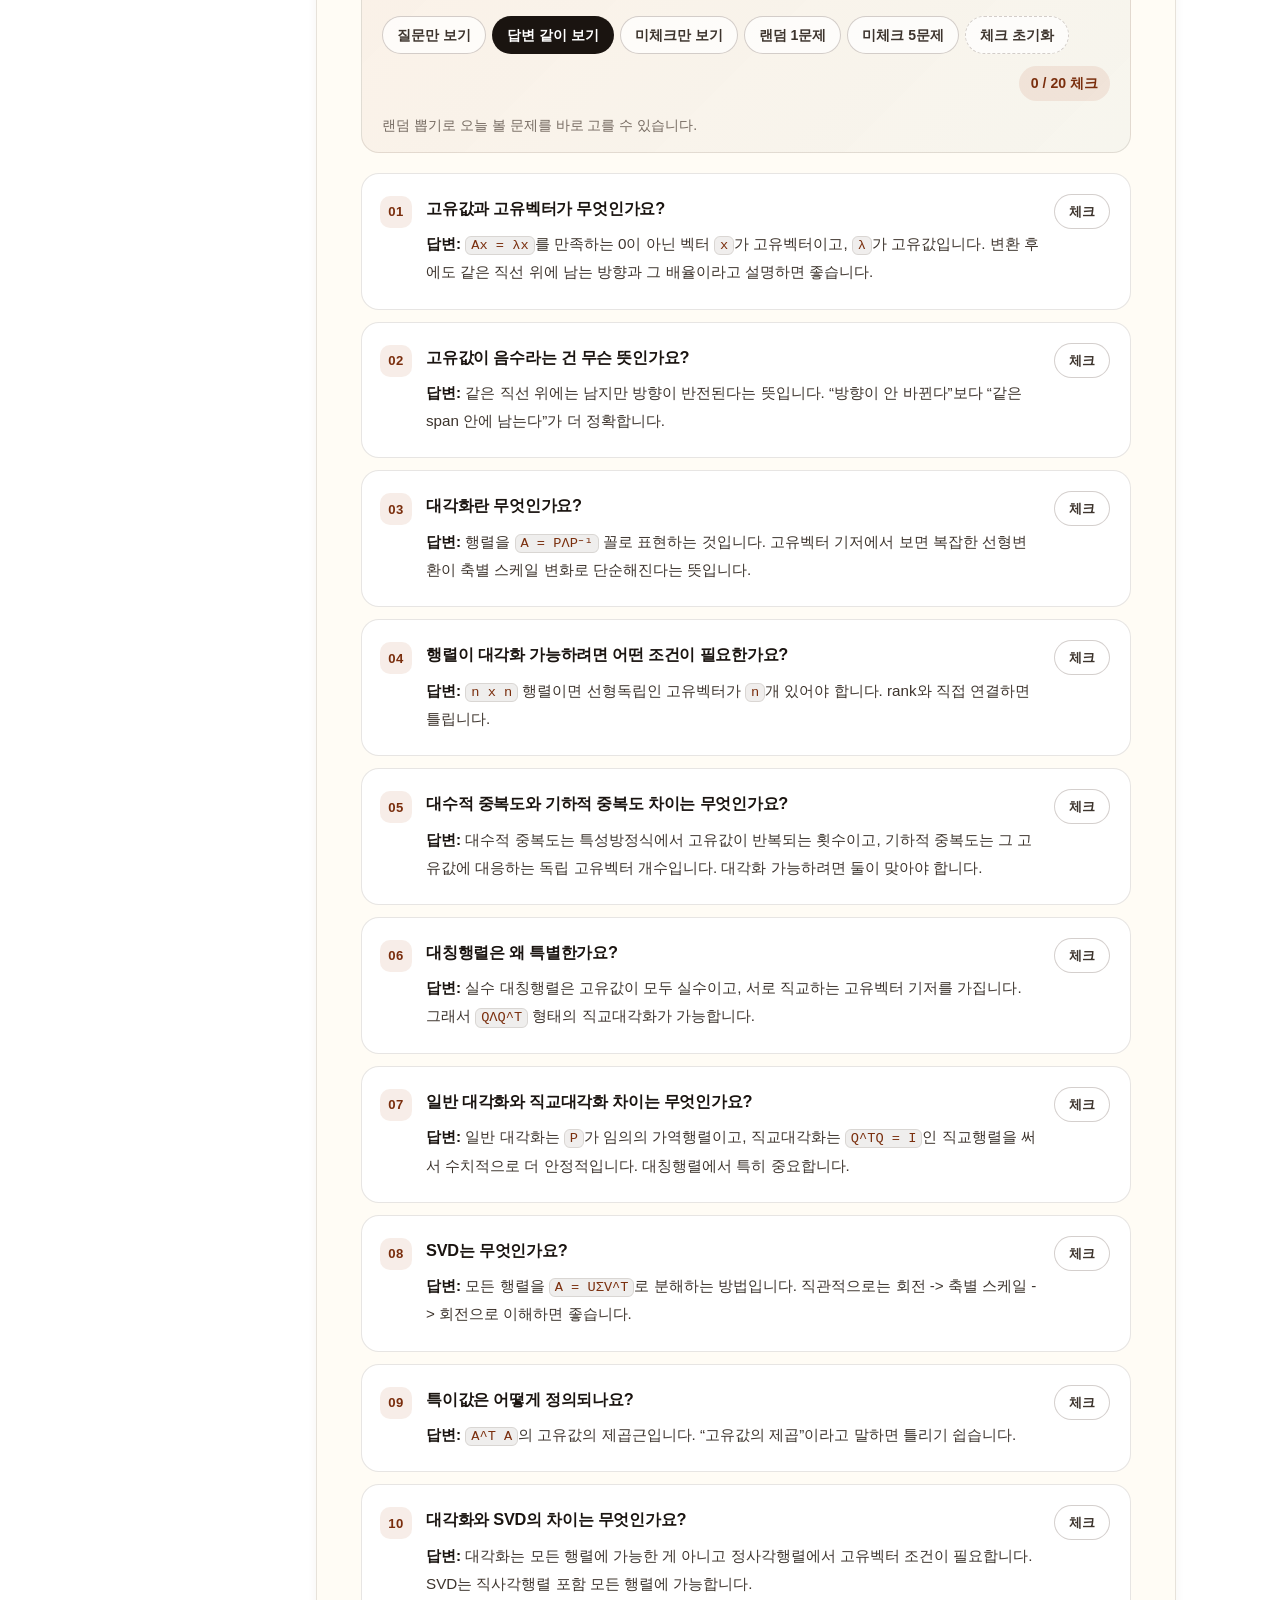
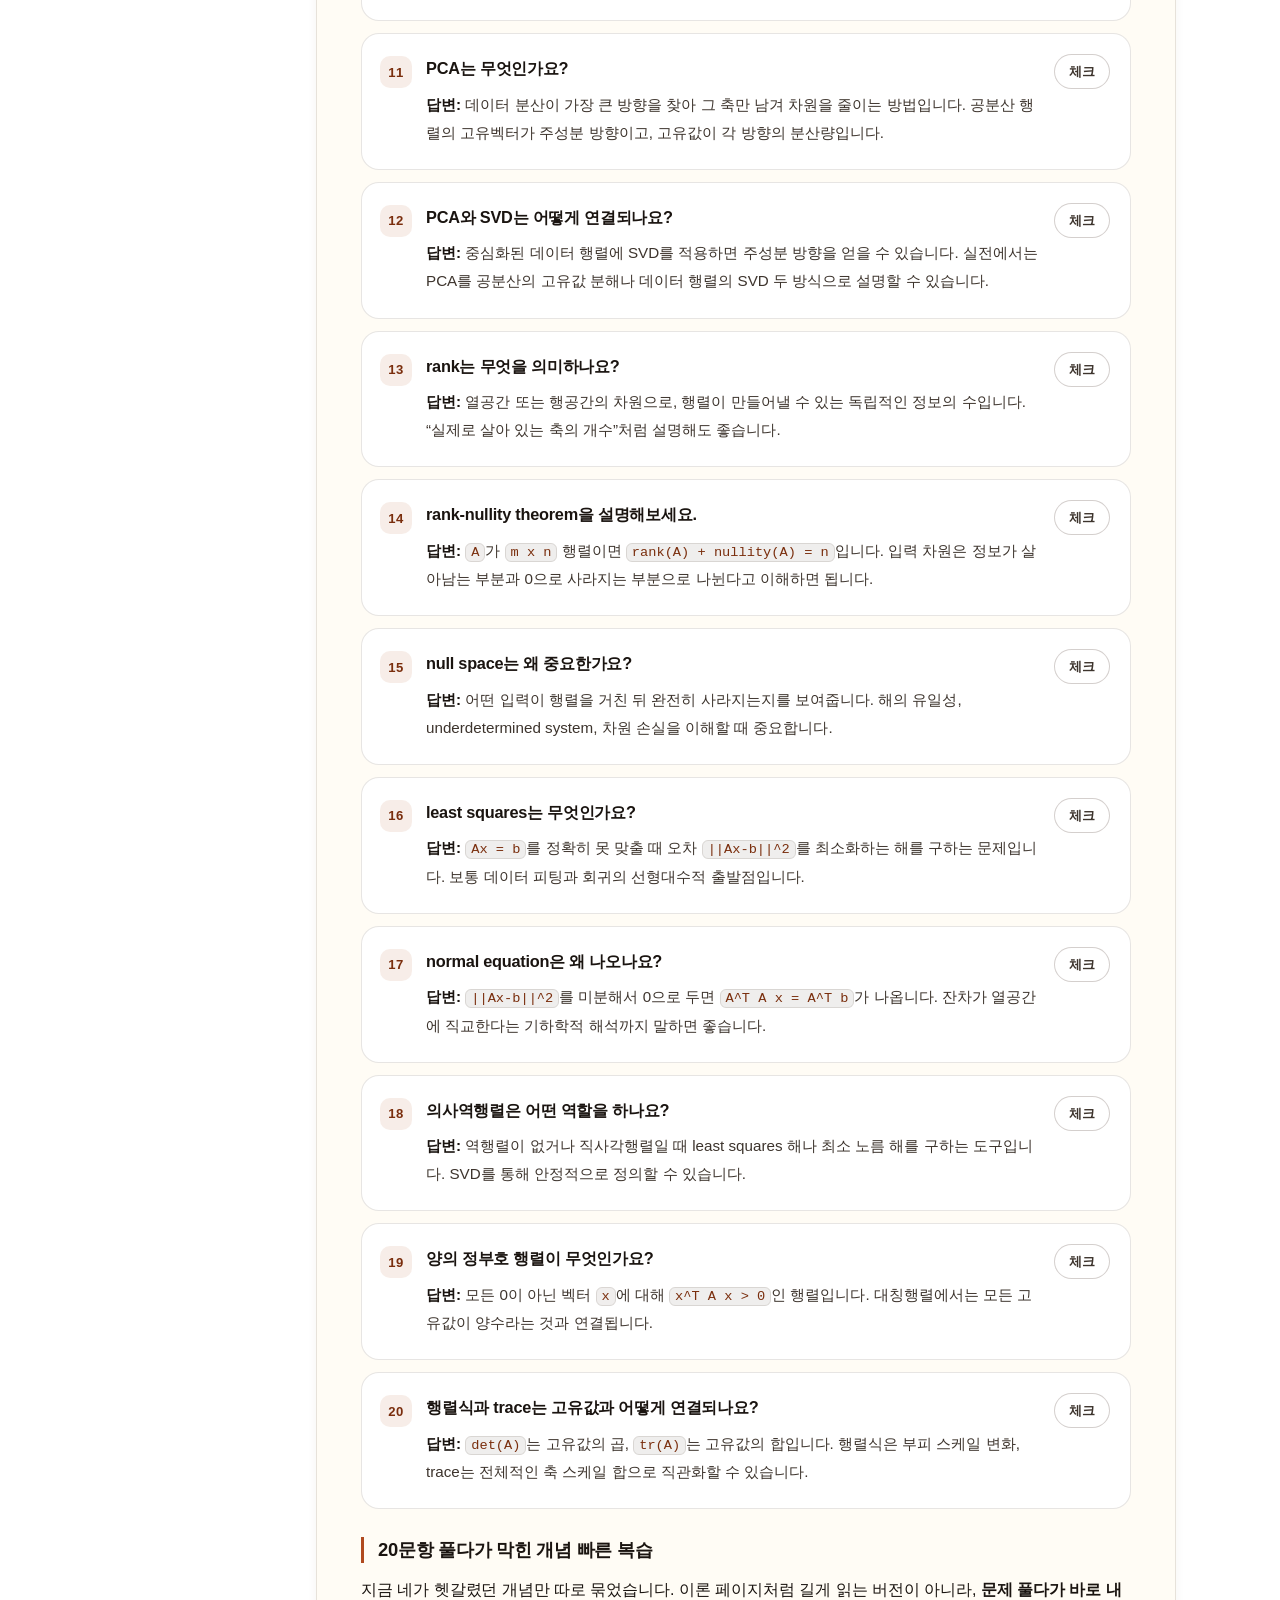
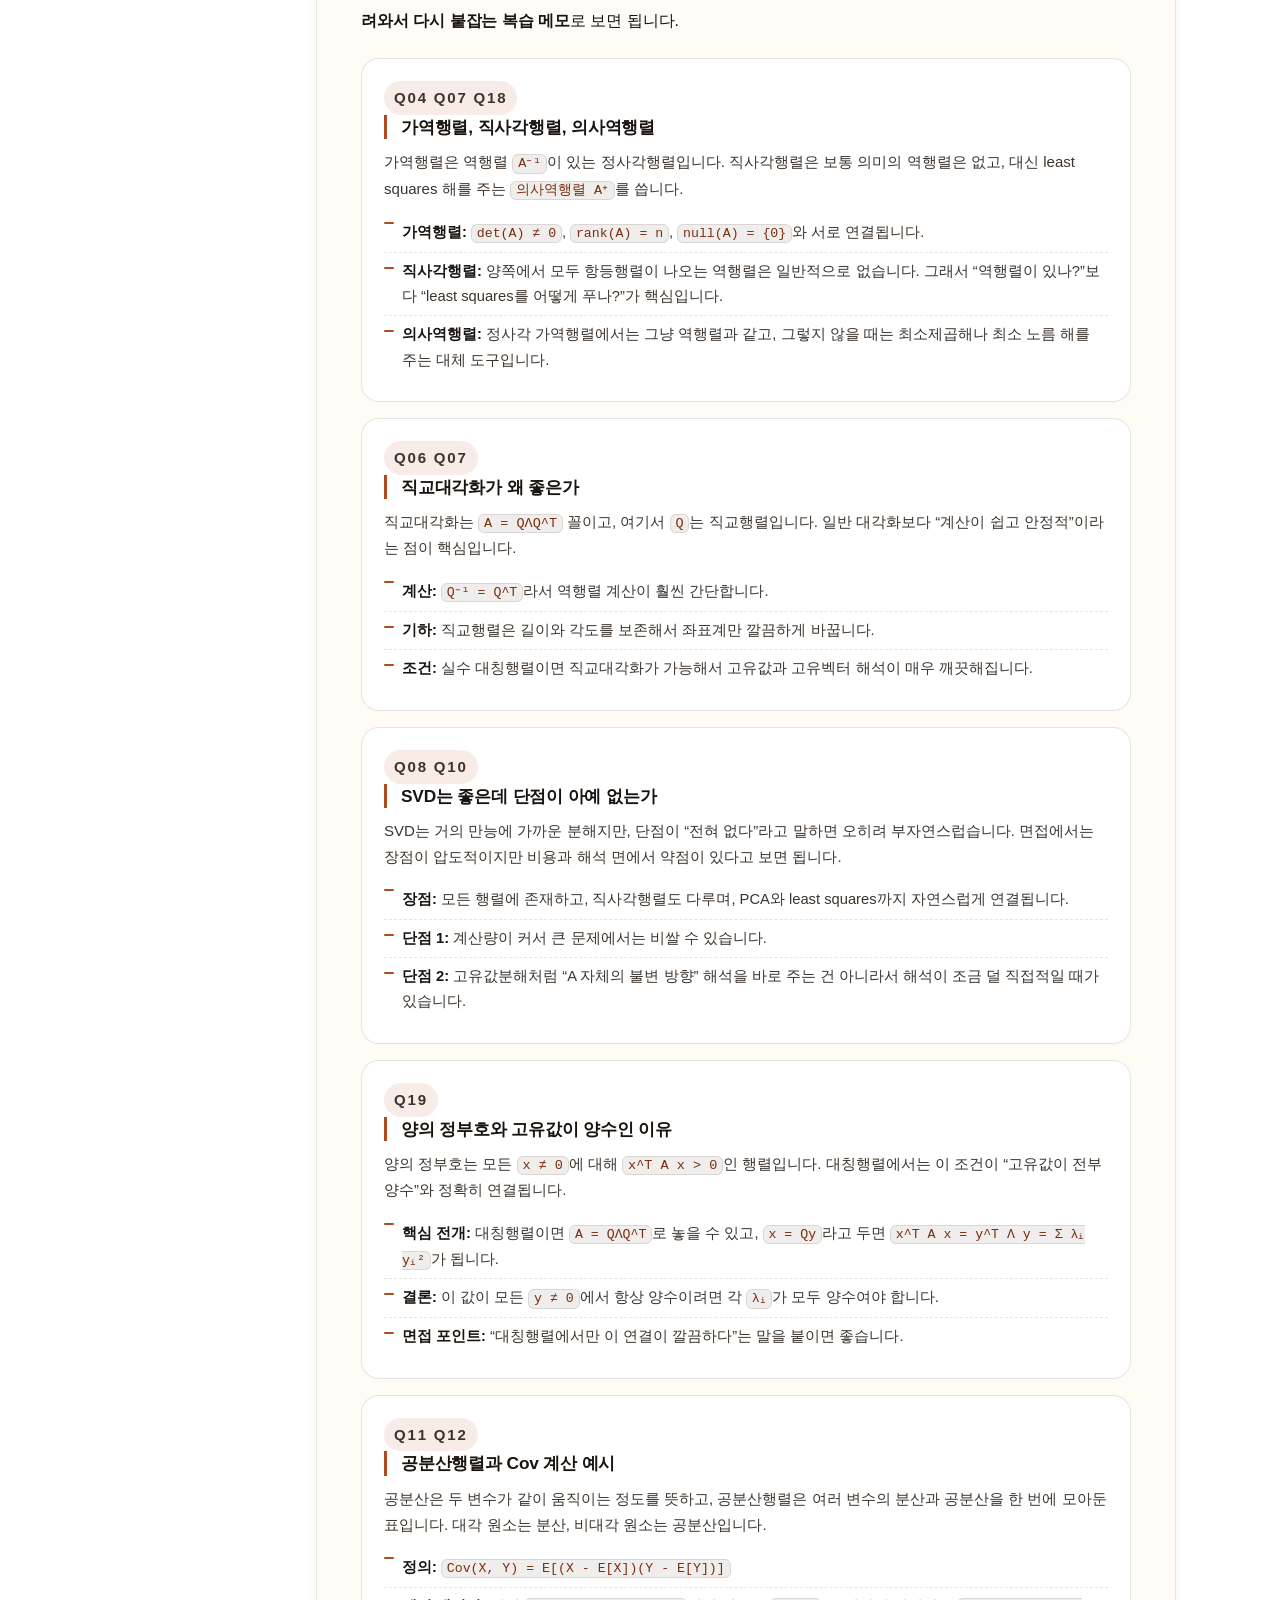
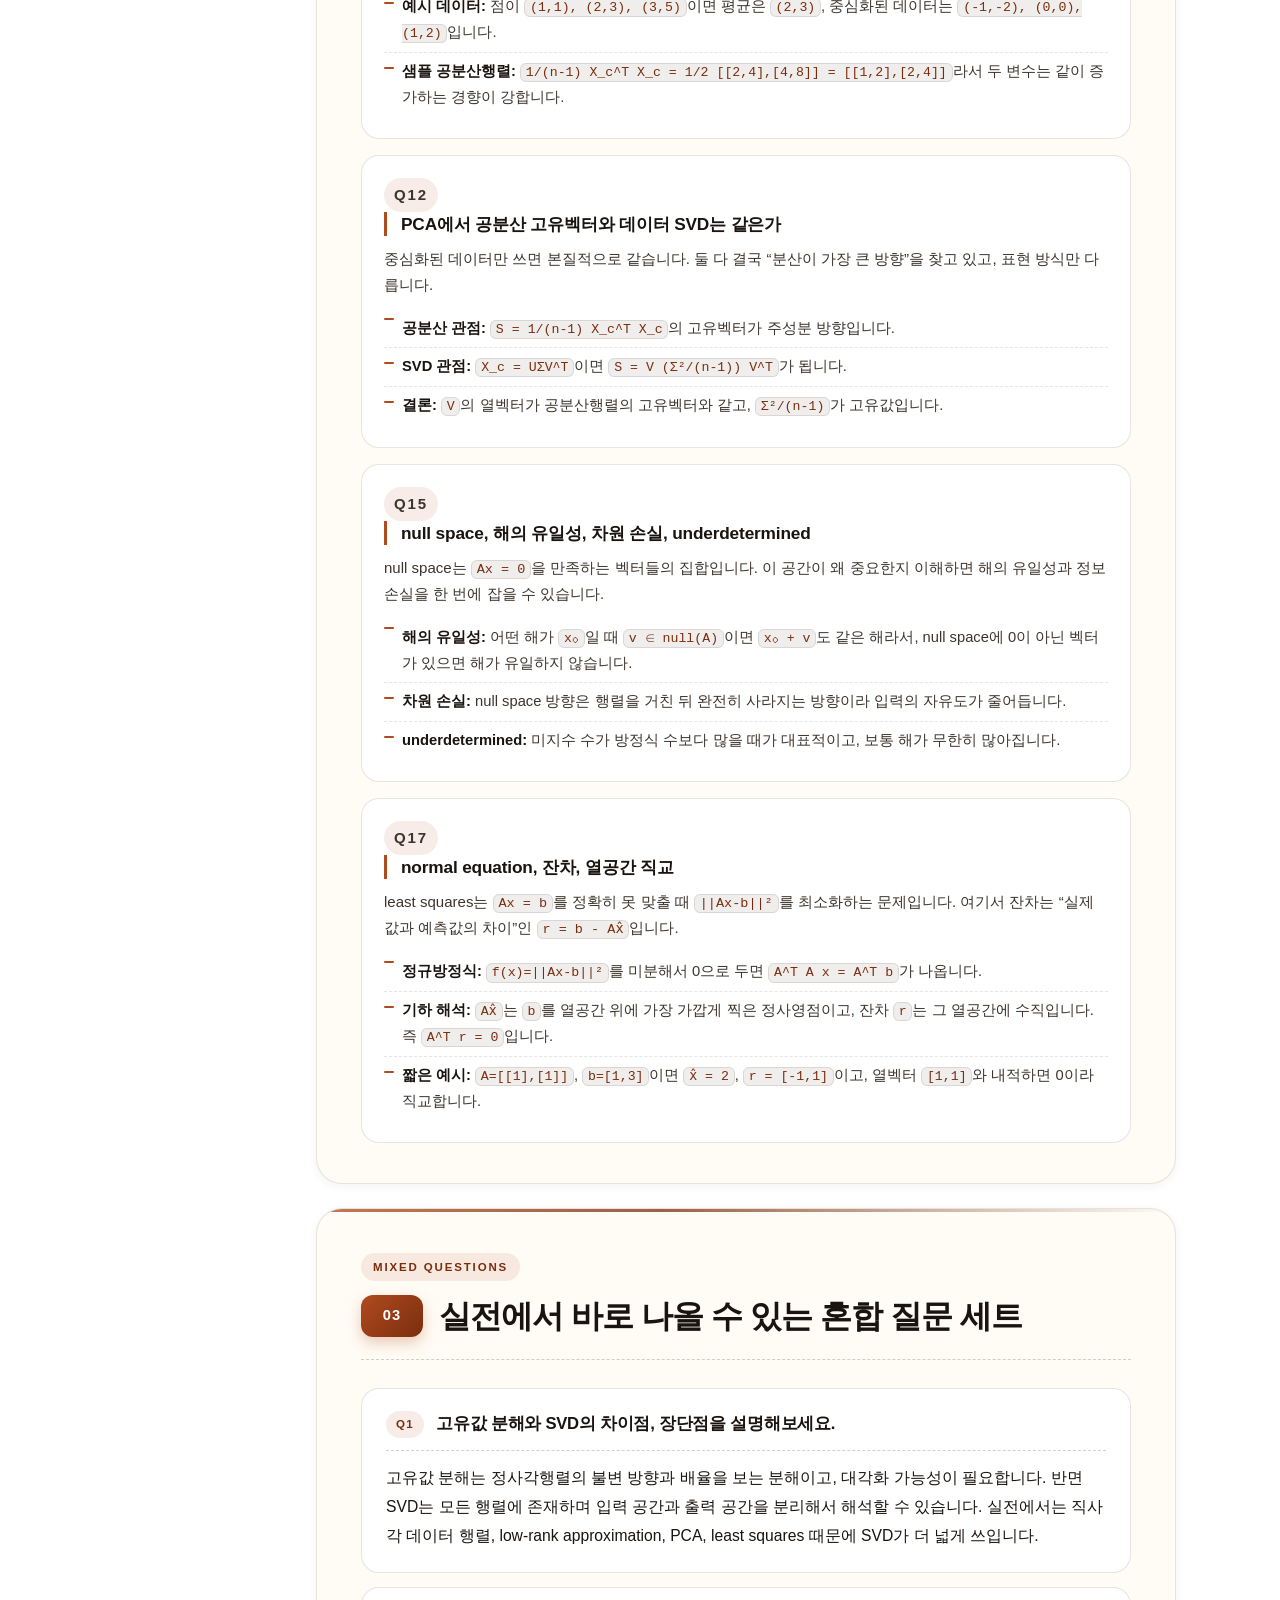
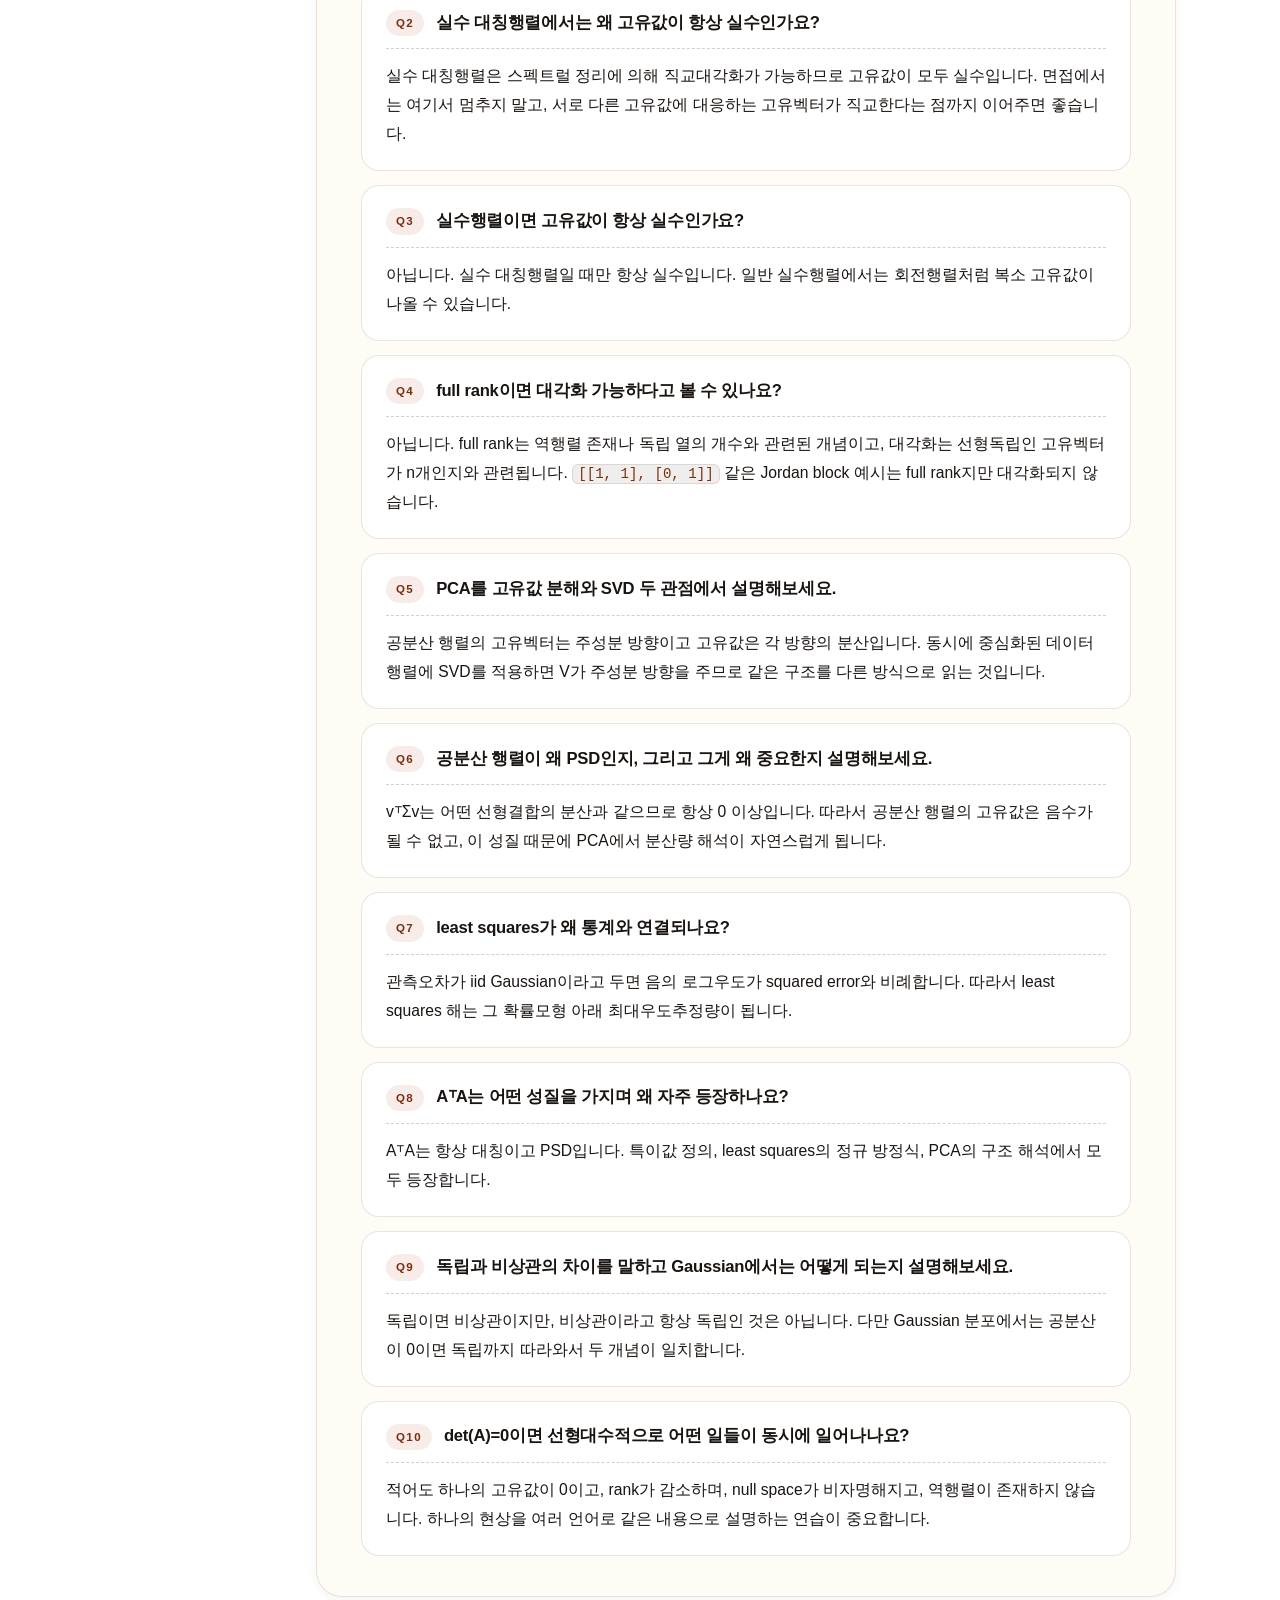
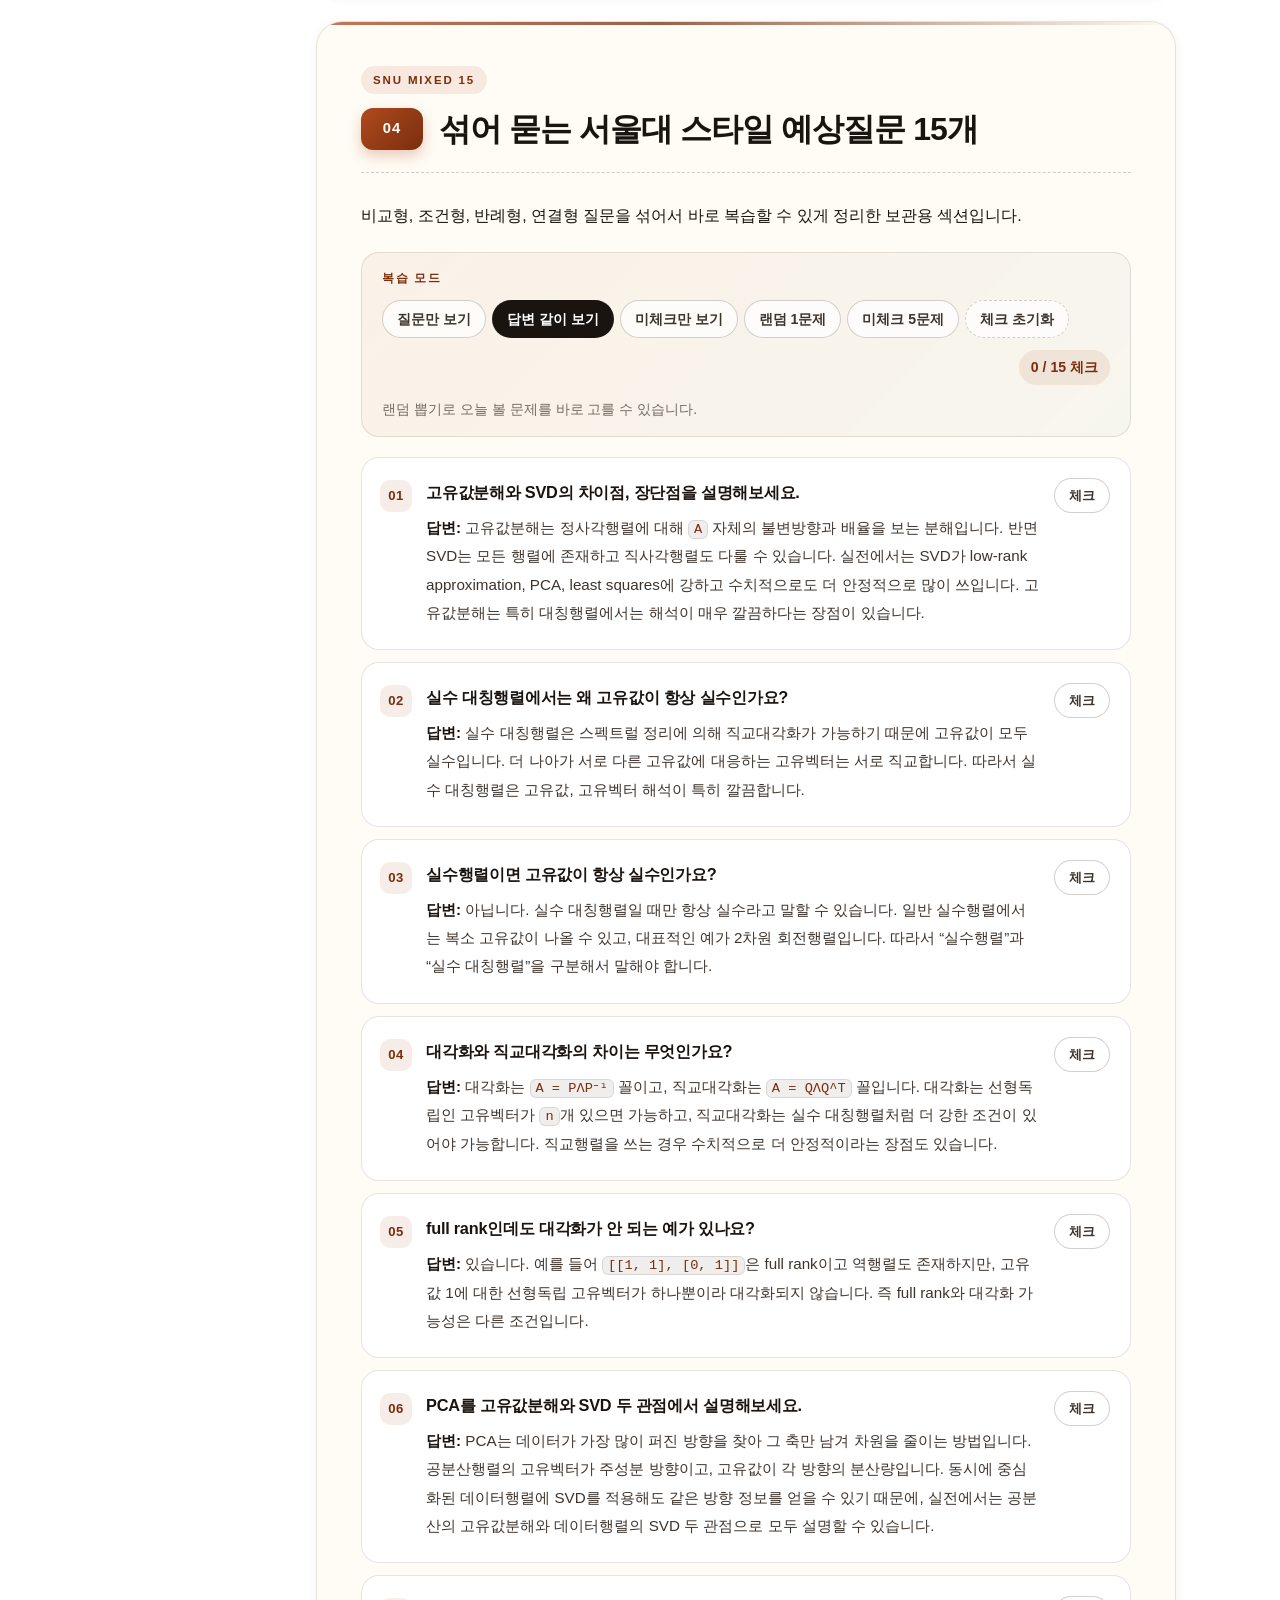
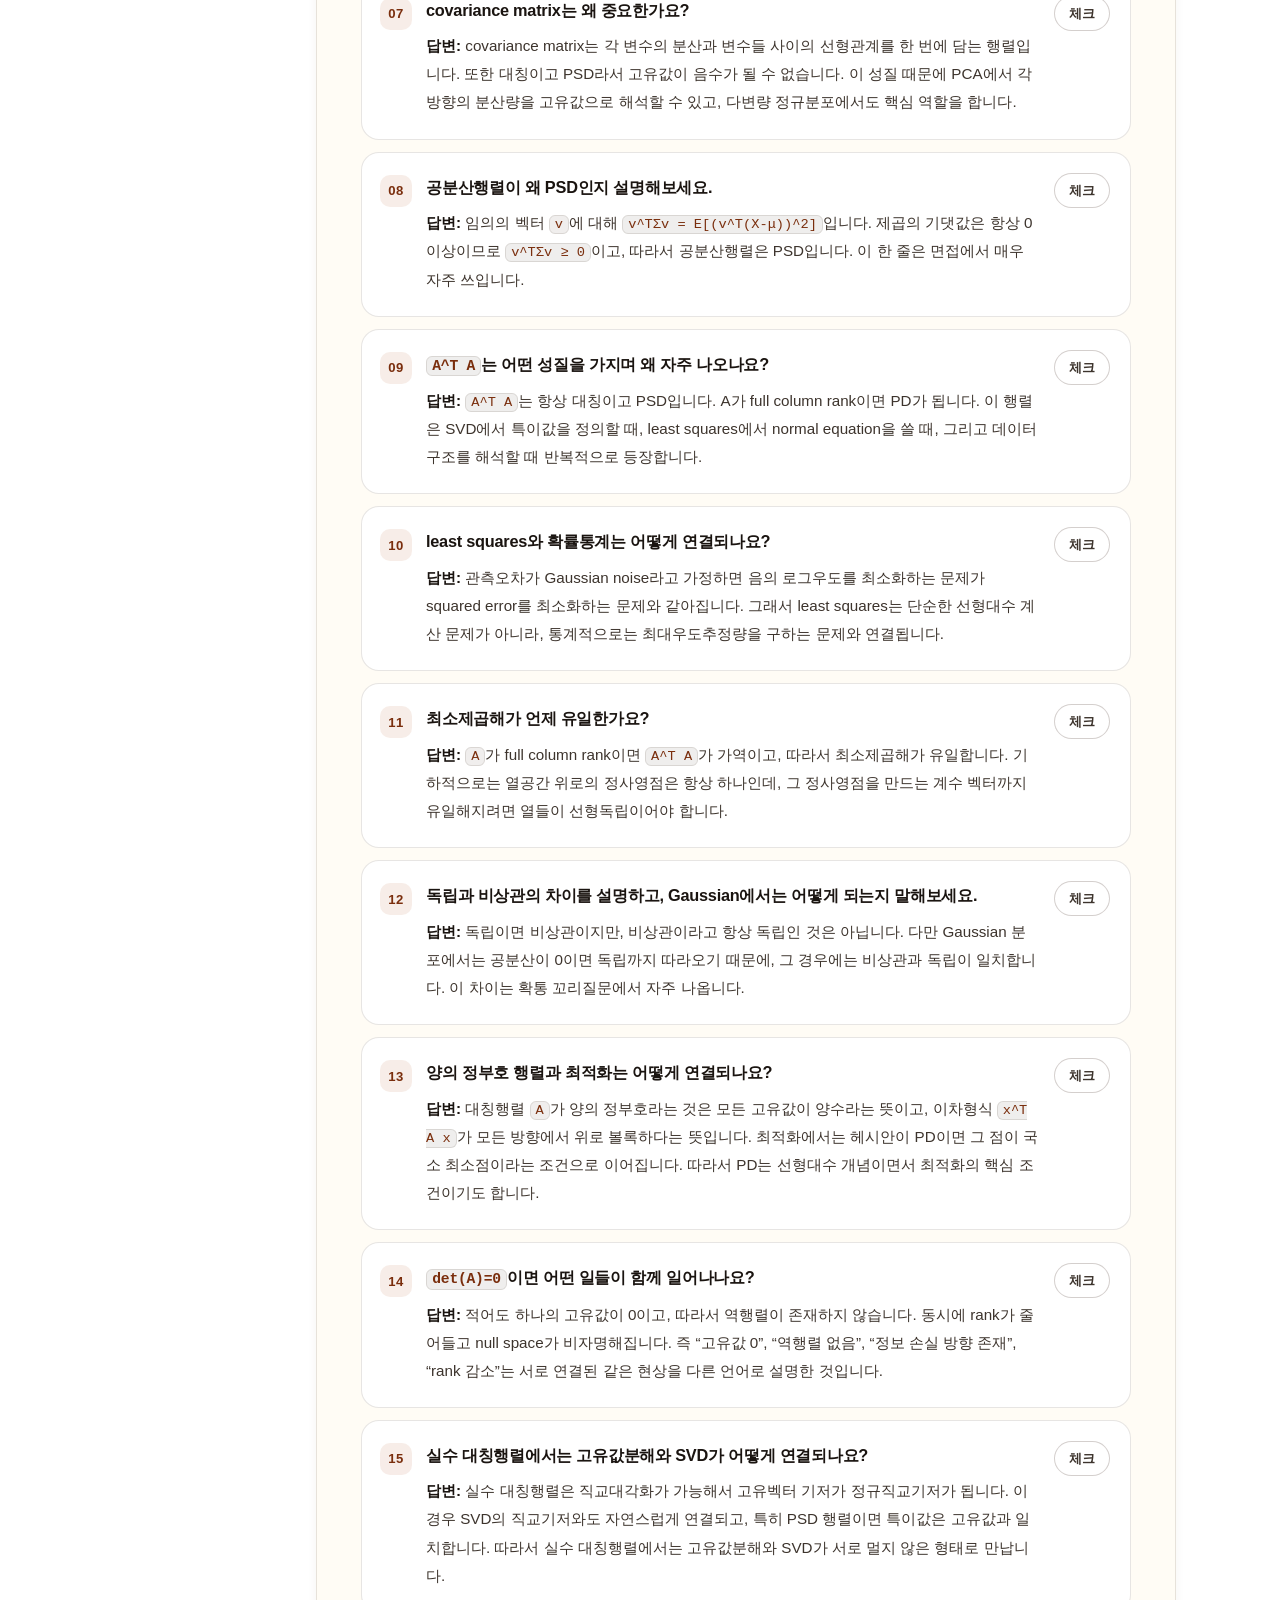
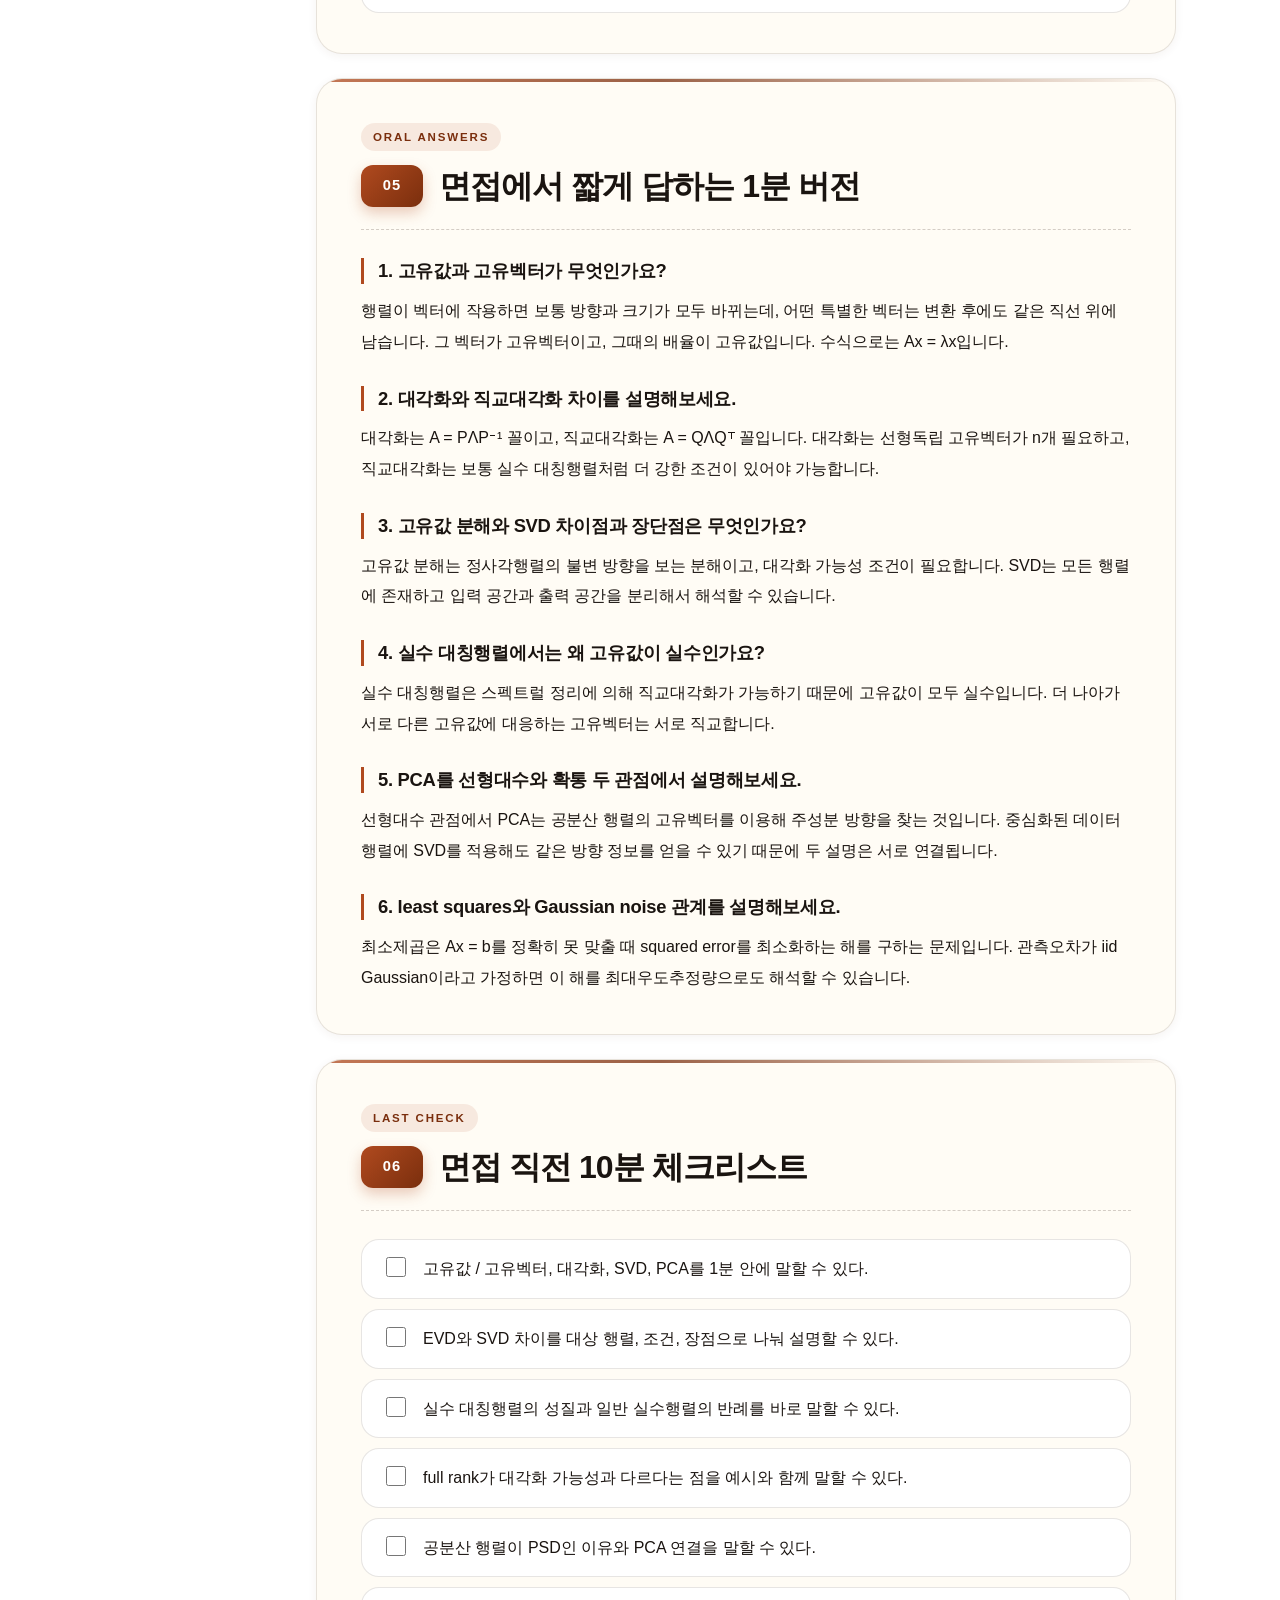
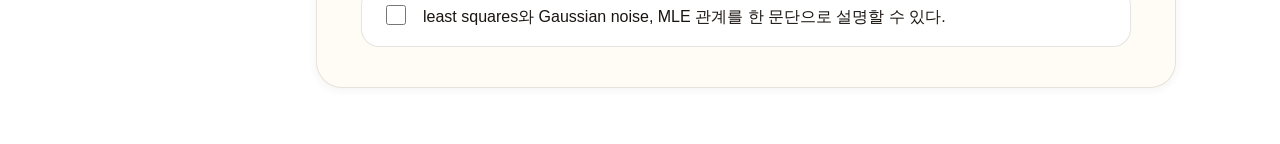
==== commit 1d2a8eb9: "Add sticky TOC, reading progress, and back-to-top to linear algebra pages Wrap each long-form page i" ====
--- a/linear-algebra-drill.html
+++ b/linear-algebra-drill.html
@@ -531,10 +531,18 @@
     </main>
     </div>
   </div>
+
+  <button class="back-to-top" id="back-to-top" aria-label="맨 위로">
+    <svg viewBox="0 0 24 24" fill="none" stroke="currentColor" stroke-width="2.5" stroke-linecap="round" stroke-linejoin="round" aria-hidden="true">
+      <path d="M12 19V5M5 12l7-7 7 7"/>
+    </svg>
+  </button>
+
   <script src="linear-algebra-drill.js"></script>
   <script>
     (function () {
       const progress = document.getElementById("reading-progress");
+      const backTop = document.getElementById("back-to-top");
       const tocLinks = document.querySelectorAll(".article-toc a");
       const sections = [...tocLinks]
         .map((link) => document.querySelector(link.getAttribute("href")))
@@ -561,14 +569,43 @@
         });
       }
 
+      function updateBackTop() {
+        if (!backTop) return;
+        backTop.classList.toggle("is-visible", window.scrollY > 400);
+      }
+
       function handle() {
         updateProgress();
         updateActive();
+        updateBackTop();
+      }
+
+      if (backTop) {
+        backTop.addEventListener("click", () => {
+          window.scrollTo({ top: 0, behavior: "smooth" });
+        });
       }
 
       window.addEventListener("scroll", handle, { passive: true });
       window.addEventListener("resize", handle);
       handle();
+
+      const revealTargets = document.querySelectorAll(".essay-section");
+      revealTargets.forEach((el) => el.classList.add("reveal"));
+
+      if ("IntersectionObserver" in window) {
+        const io = new IntersectionObserver((entries) => {
+          entries.forEach((entry) => {
+            if (entry.isIntersecting) {
+              entry.target.classList.add("is-visible");
+              io.unobserve(entry.target);
+            }
+          });
+        }, { rootMargin: "0px 0px -10% 0px", threshold: 0.08 });
+        revealTargets.forEach((el) => io.observe(el));
+      } else {
+        revealTargets.forEach((el) => el.classList.add("is-visible"));
+      }
     })();
   </script>
 </body>
--- a/styles.css
+++ b/styles.css
@@ -66,6 +66,63 @@
   z-index: 100;
   transition: width 0.08s linear;
   border-radius: 0 3px 3px 0;
+  box-shadow: 0 0 12px rgba(176, 74, 31, 0.45);
+}
+
+/* ======= Back to top button ======= */
+.back-to-top {
+  position: fixed;
+  right: 28px;
+  bottom: 28px;
+  z-index: 90;
+  width: 46px;
+  height: 46px;
+  display: inline-flex;
+  align-items: center;
+  justify-content: center;
+  border-radius: 50%;
+  border: 1px solid var(--line-strong);
+  background: var(--paper-strong);
+  color: var(--accent-deep);
+  font-size: 18px;
+  font-weight: 800;
+  cursor: pointer;
+  box-shadow: var(--shadow-md);
+  opacity: 0;
+  pointer-events: none;
+  transform: translateY(10px);
+  transition: opacity 0.25s ease, transform 0.25s ease, background 0.2s ease, color 0.2s ease;
+}
+
+.back-to-top.is-visible {
+  opacity: 1;
+  pointer-events: auto;
+  transform: translateY(0);
+}
+
+.back-to-top:hover {
+  background: var(--accent);
+  color: #fff;
+  border-color: var(--accent-deep);
+}
+
+.back-to-top svg { width: 18px; height: 18px; display: block; }
+
+/* ======= Fade-in on scroll ======= */
+.reveal {
+  opacity: 0;
+  transform: translateY(20px);
+  transition: opacity 0.6s ease, transform 0.6s ease;
+  will-change: opacity, transform;
+}
+
+.reveal.is-visible {
+  opacity: 1;
+  transform: translateY(0);
+}
+
+@media (prefers-reduced-motion: reduce) {
+  .reveal { opacity: 1; transform: none; transition: none; }
 }
 
 /* ======= Layout shell ======= */
@@ -737,34 +794,61 @@
 
 .article-toc a {
   display: grid;
-  grid-template-columns: 28px 1fr;
-  gap: 6px;
-  align-items: start;
-  padding: 10px 10px;
-  border-radius: 10px;
+  grid-template-columns: 26px 1fr;
+  gap: 10px;
+  align-items: center;
+  padding: 9px 12px 9px 9px;
+  border-radius: 12px;
   font-size: 0.92rem;
   font-weight: 600;
   color: var(--ink-soft);
   line-height: 1.4;
-  transition: color 0.15s ease, background 0.15s ease;
+  transition: color 0.2s ease, background 0.2s ease, transform 0.2s ease;
+  position: relative;
 }
 
 .article-toc a::before {
-  content: counter(toc, decimal-leading-zero);
-  font-size: 0.72rem;
+  content: counter(toc);
+  display: inline-flex;
+  align-items: center;
+  justify-content: center;
+  width: 24px;
+  height: 24px;
+  border-radius: 50%;
+  font-size: 0.7rem;
   font-weight: 800;
   color: var(--ink-mute);
-  padding-top: 2px;
-  letter-spacing: 0.04em;
-}
-
-.article-toc a:hover { background: var(--accent-wash); color: var(--accent-deep); }
+  background: var(--bg-tint);
+  border: 1px solid var(--line);
+  letter-spacing: 0.02em;
+  transition: color 0.2s ease, background 0.2s ease, border-color 0.2s ease, transform 0.2s ease;
+}
+
+.article-toc a:hover {
+  background: var(--accent-wash);
+  color: var(--accent-deep);
+  transform: translateX(2px);
+}
+
+.article-toc a:hover::before {
+  background: var(--paper-strong);
+  border-color: var(--accent);
+  color: var(--accent-deep);
+}
 
 .article-toc a.active,
-.article-toc a.is-active { background: var(--ink); color: #fff; }
+.article-toc a.is-active {
+  background: var(--ink);
+  color: #fff;
+  transform: translateX(2px);
+}
 
 .article-toc a.active::before,
-.article-toc a.is-active::before { color: rgba(255, 255, 255, 0.68); }
+.article-toc a.is-active::before {
+  color: #fff;
+  background: var(--accent);
+  border-color: var(--accent-deep);
+}
 
 .article-main {
   max-width: 860px;
@@ -773,45 +857,68 @@
 
 .essay-section {
   position: relative;
-  padding: 40px 42px;
+  padding: 44px 44px 40px;
   border: 1px solid var(--line);
   border-radius: var(--radius-lg);
   background: var(--paper);
   box-shadow: var(--shadow-sm);
   counter-increment: essay;
-}
-
-.essay-section + .essay-section { margin-top: 22px; }
+  overflow: hidden;
+  transition: box-shadow 0.3s ease, transform 0.3s ease;
+}
+
+.essay-section::before {
+  content: "";
+  position: absolute;
+  top: 0;
+  left: 0;
+  right: 0;
+  height: 3px;
+  background: linear-gradient(90deg, var(--accent) 0%, var(--accent-deep) 40%, transparent 100%);
+  opacity: 0.75;
+}
+
+.essay-section:hover {
+  box-shadow: var(--shadow-md);
+}
+
+.essay-section + .essay-section { margin-top: 24px; }
 
 .essay-intro {
-  margin-bottom: 24px;
-  padding-bottom: 20px;
+  margin-bottom: 28px;
+  padding-bottom: 22px;
   border-bottom: 1px dashed var(--line-strong);
 }
 
 .essay-section h2 {
   margin: 0;
-  font-size: clamp(1.5rem, 2.6vw, 1.95rem);
-  line-height: 1.25;
-  letter-spacing: -0.028em;
+  font-size: clamp(1.5rem, 2.6vw, 2rem);
+  line-height: 1.22;
+  letter-spacing: -0.03em;
   color: var(--ink);
   display: flex;
-  align-items: baseline;
-  gap: 14px;
+  align-items: center;
+  gap: 16px;
   flex-wrap: wrap;
+  font-weight: 800;
 }
 
 .essay-section h2::before {
   content: counter(essay, decimal-leading-zero);
-  font-size: 0.88rem;
+  display: inline-flex;
+  align-items: center;
+  justify-content: center;
+  min-width: 42px;
+  height: 42px;
+  padding: 0 10px;
+  font-size: 0.92rem;
   font-weight: 800;
-  color: var(--accent);
-  letter-spacing: 0.12em;
-  padding: 4px 10px;
-  border-radius: 8px;
-  background: var(--accent-wash);
+  color: #fff;
+  letter-spacing: 0.08em;
+  border-radius: 12px;
+  background: linear-gradient(135deg, var(--accent) 0%, var(--accent-deep) 100%);
+  box-shadow: 0 6px 14px rgba(176, 74, 31, 0.28);
   flex-shrink: 0;
-  align-self: center;
 }
 
 .essay-section h3 {
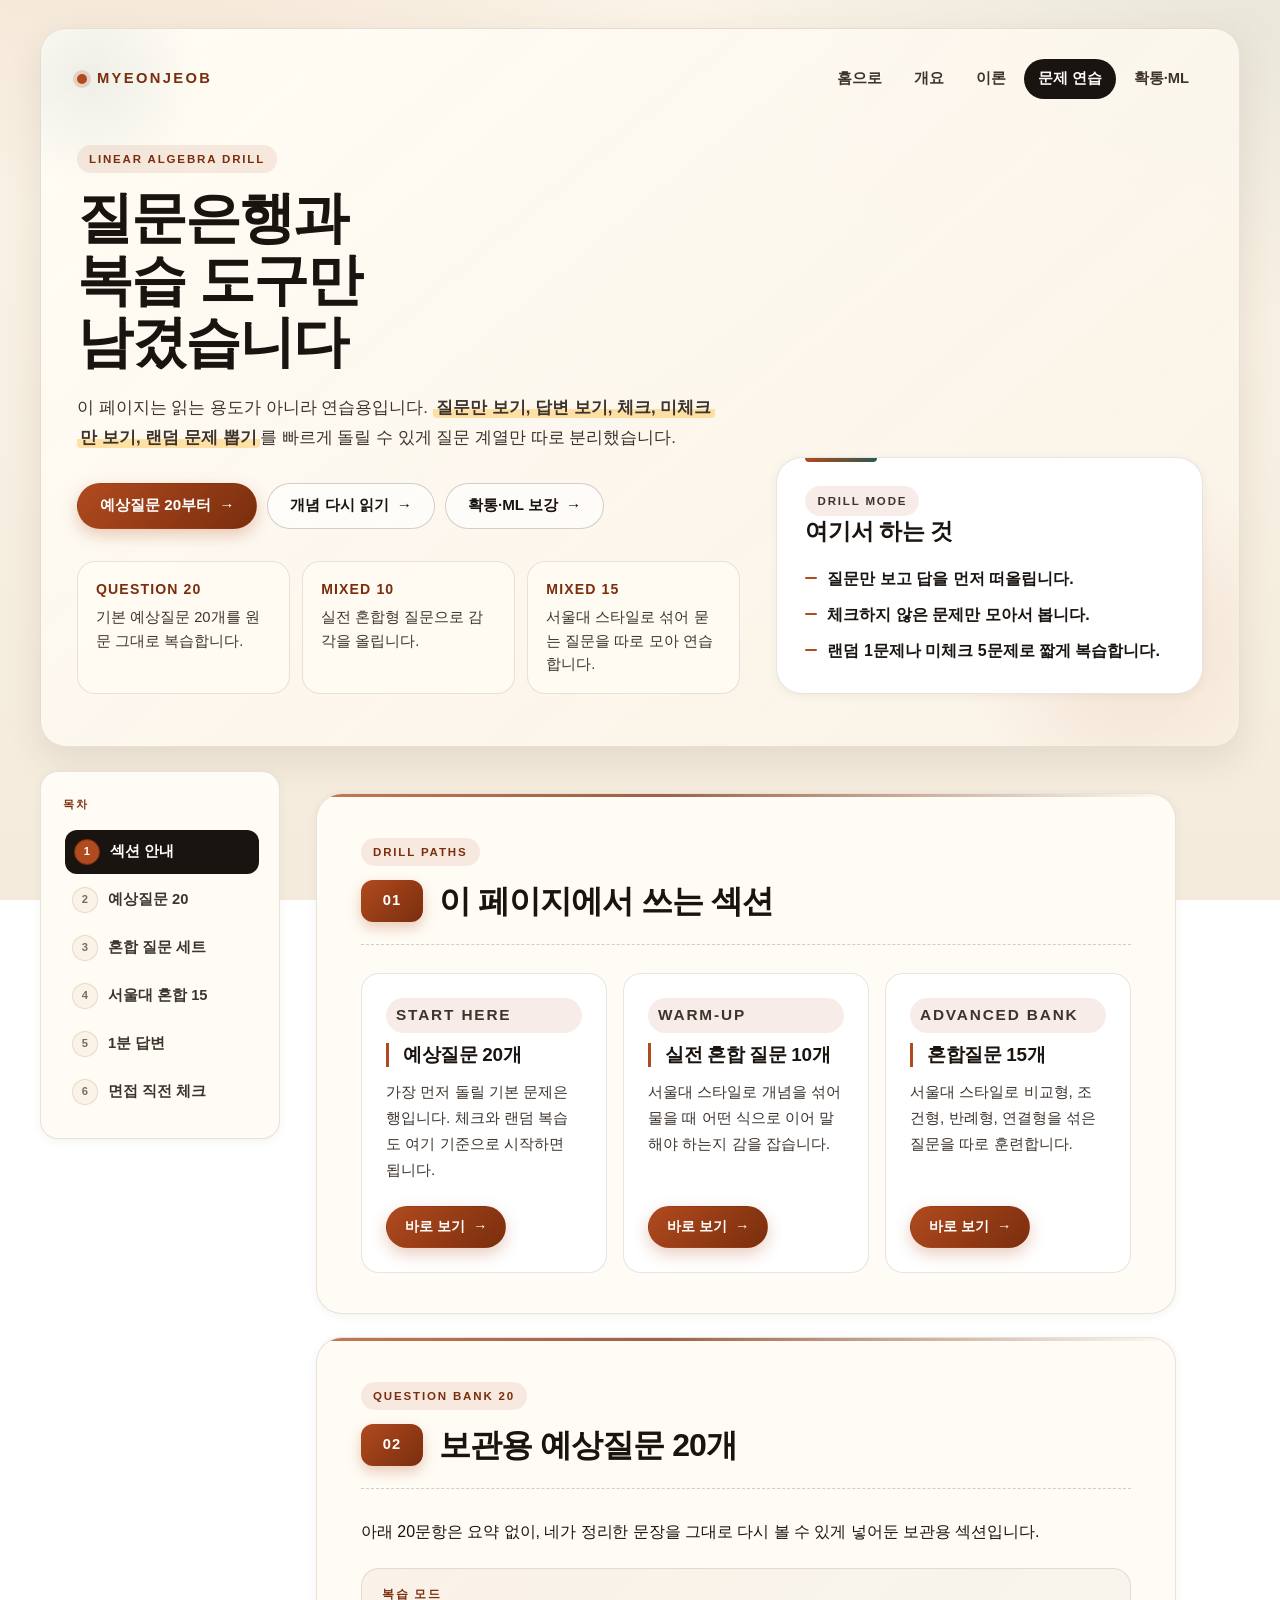
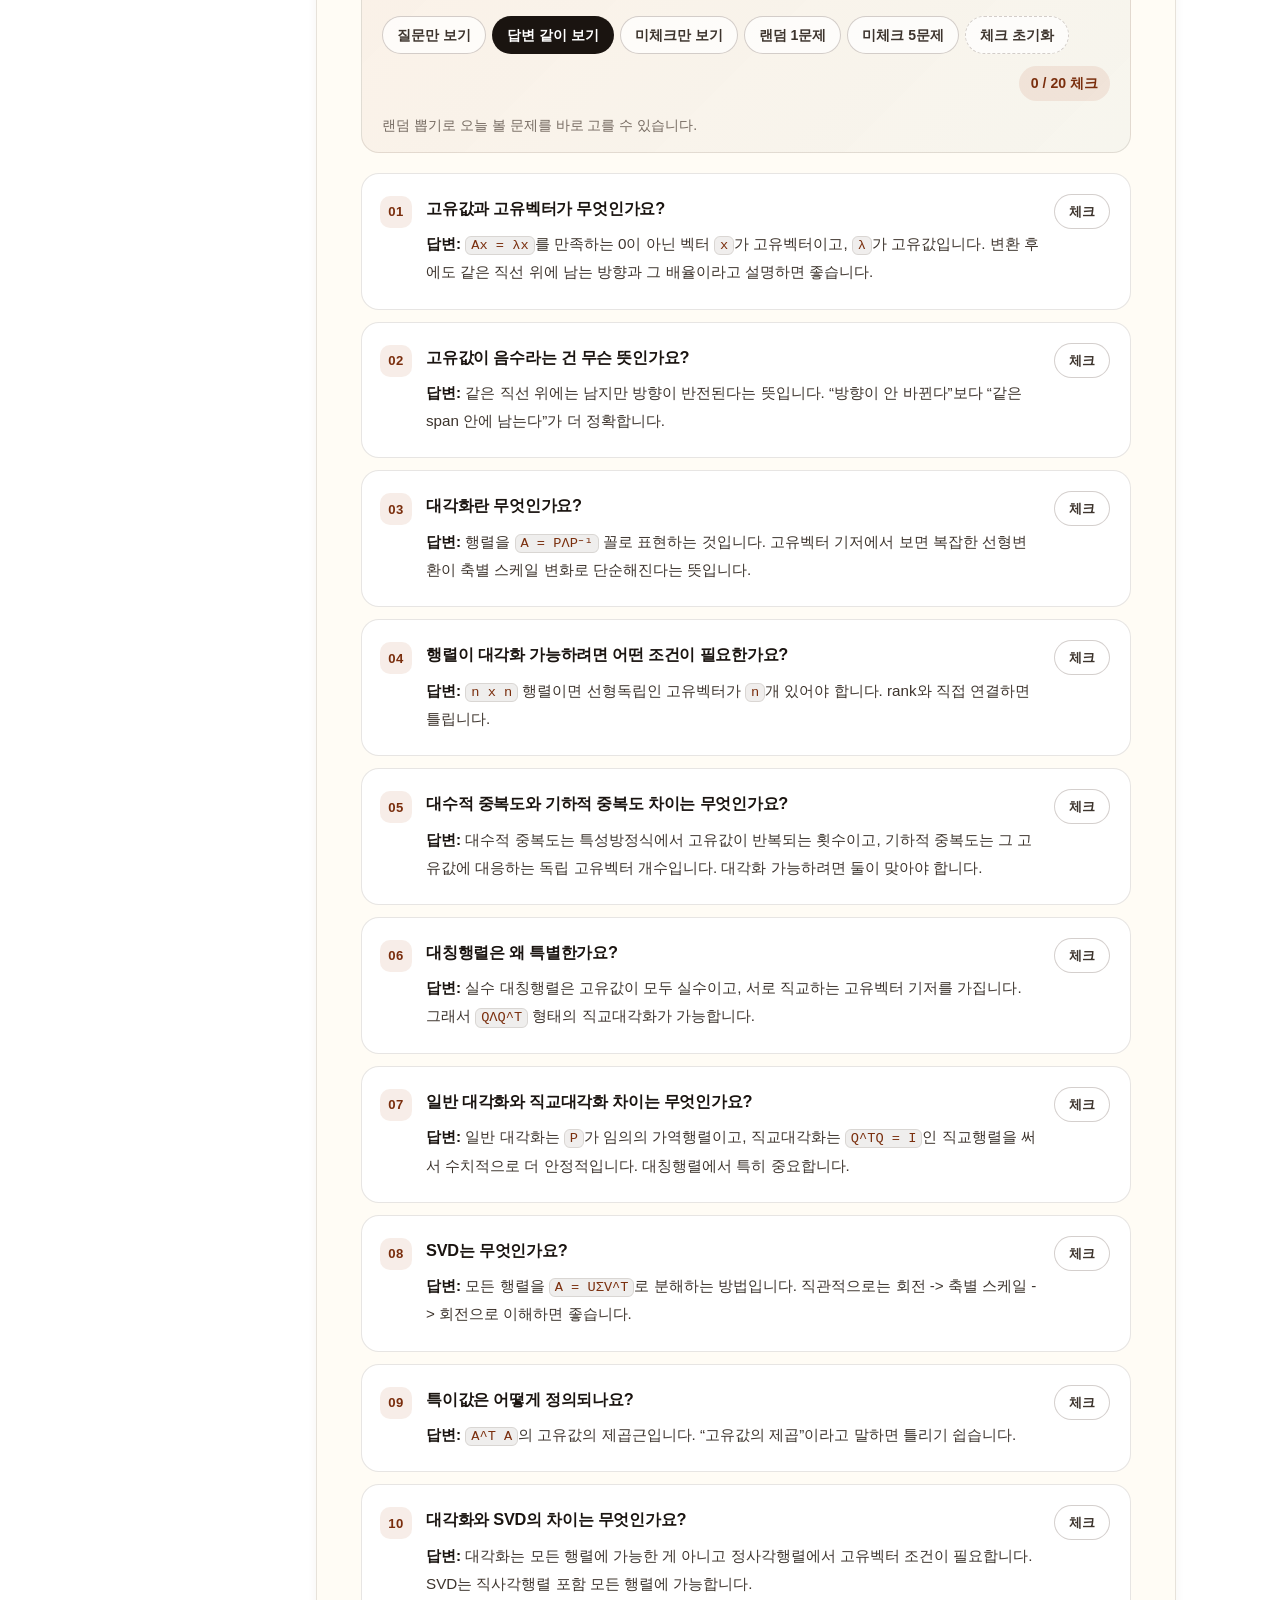
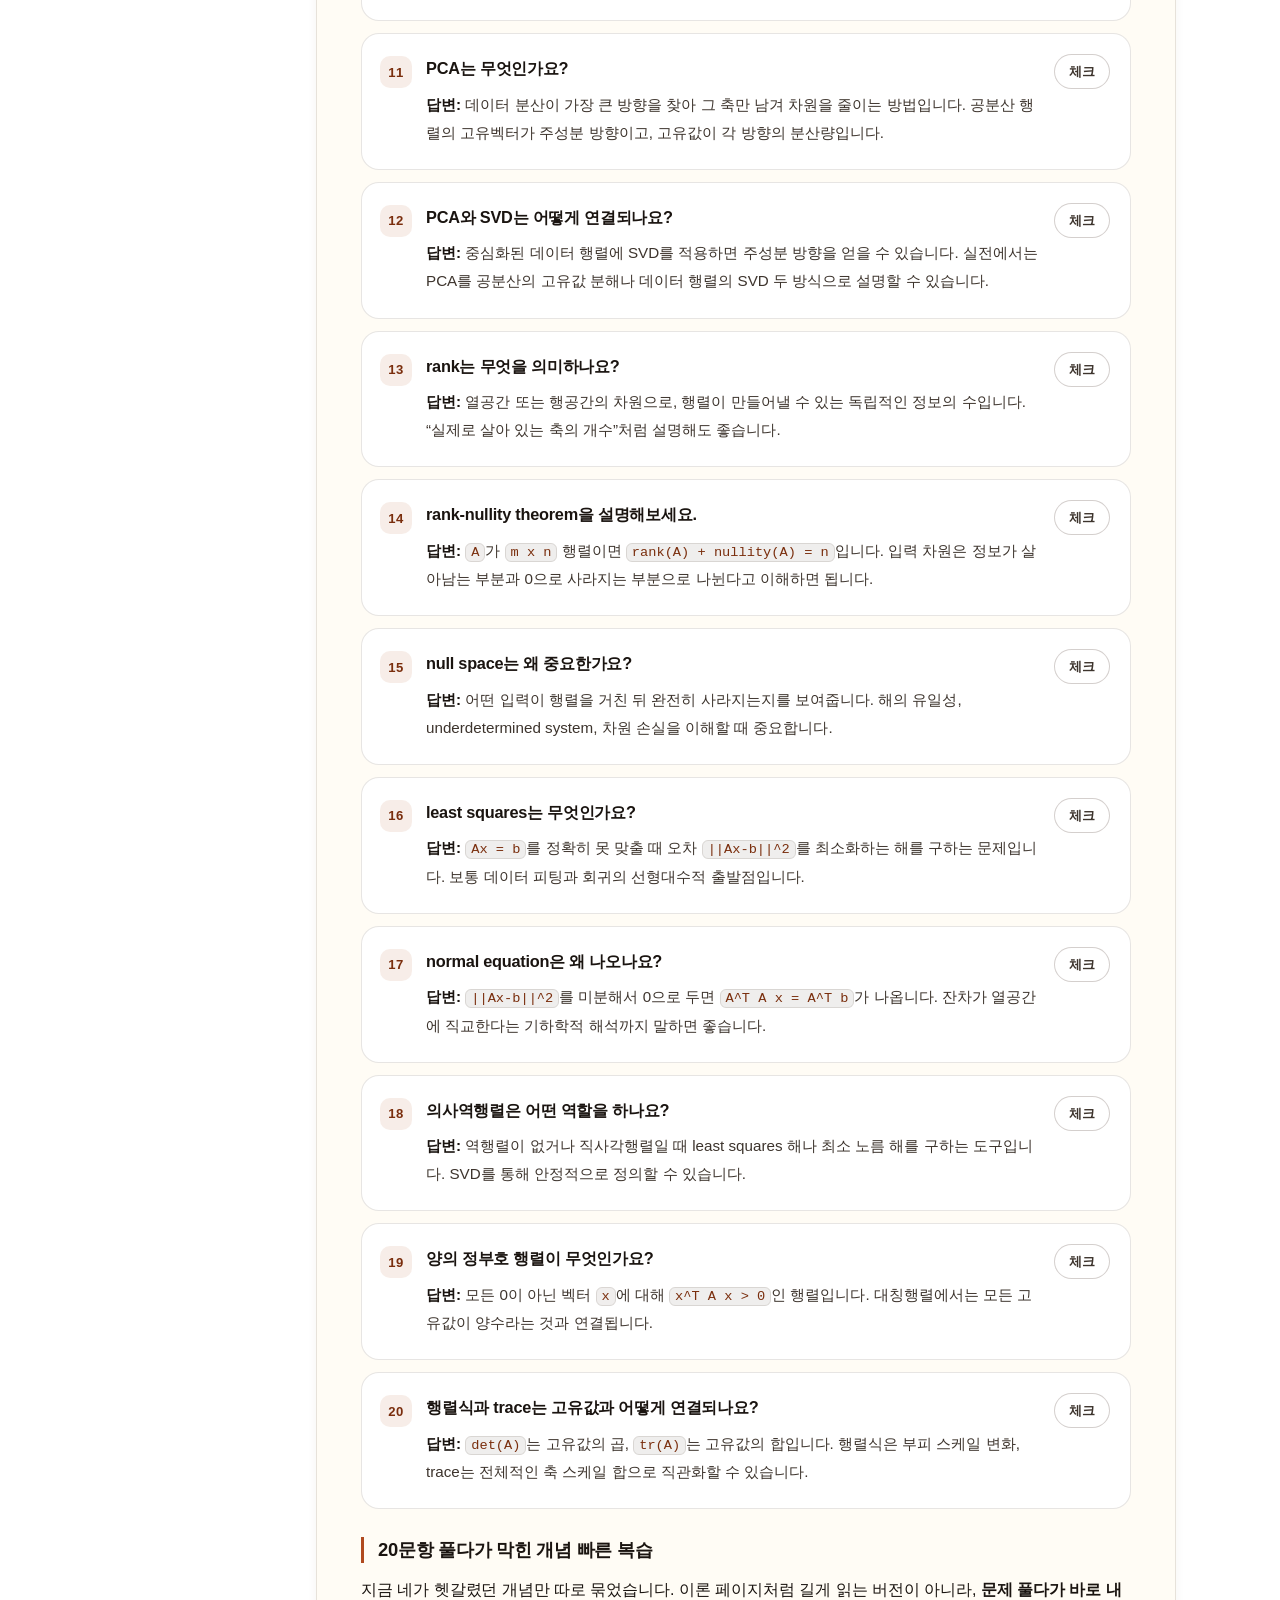
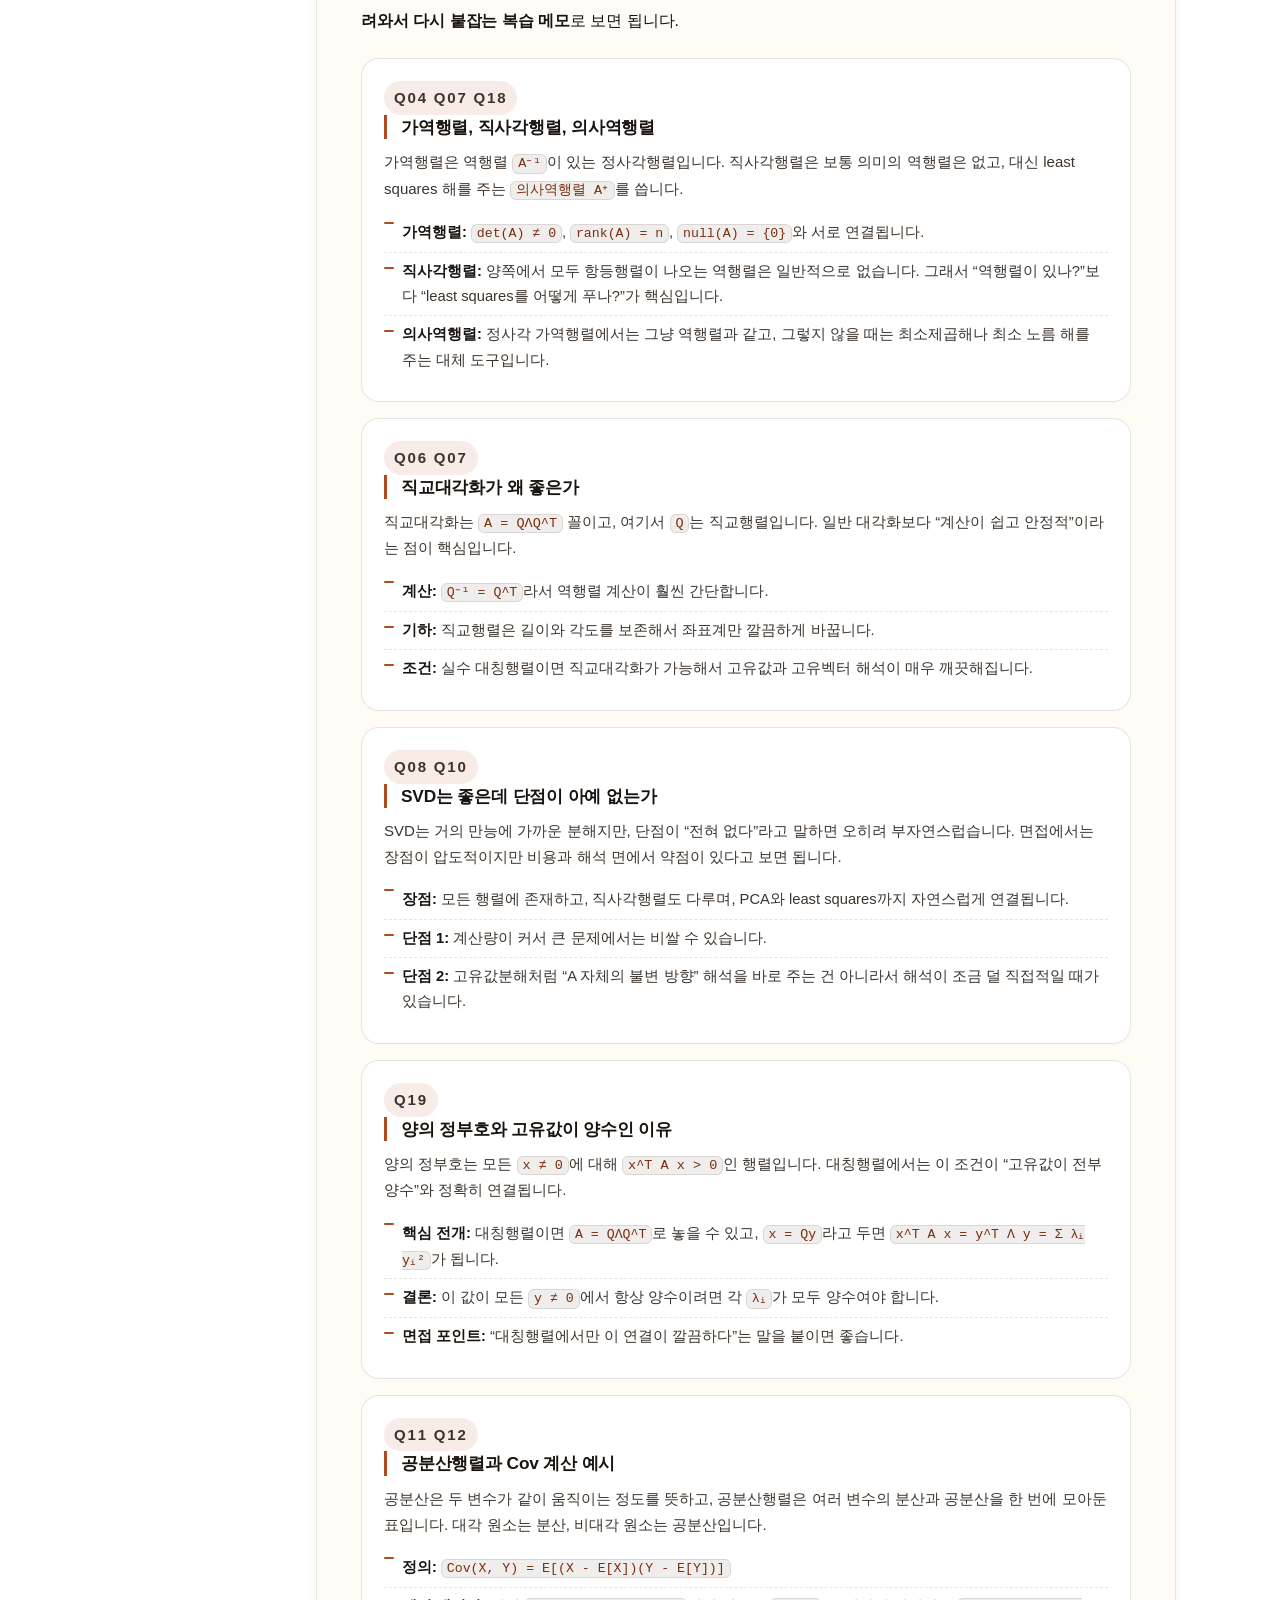
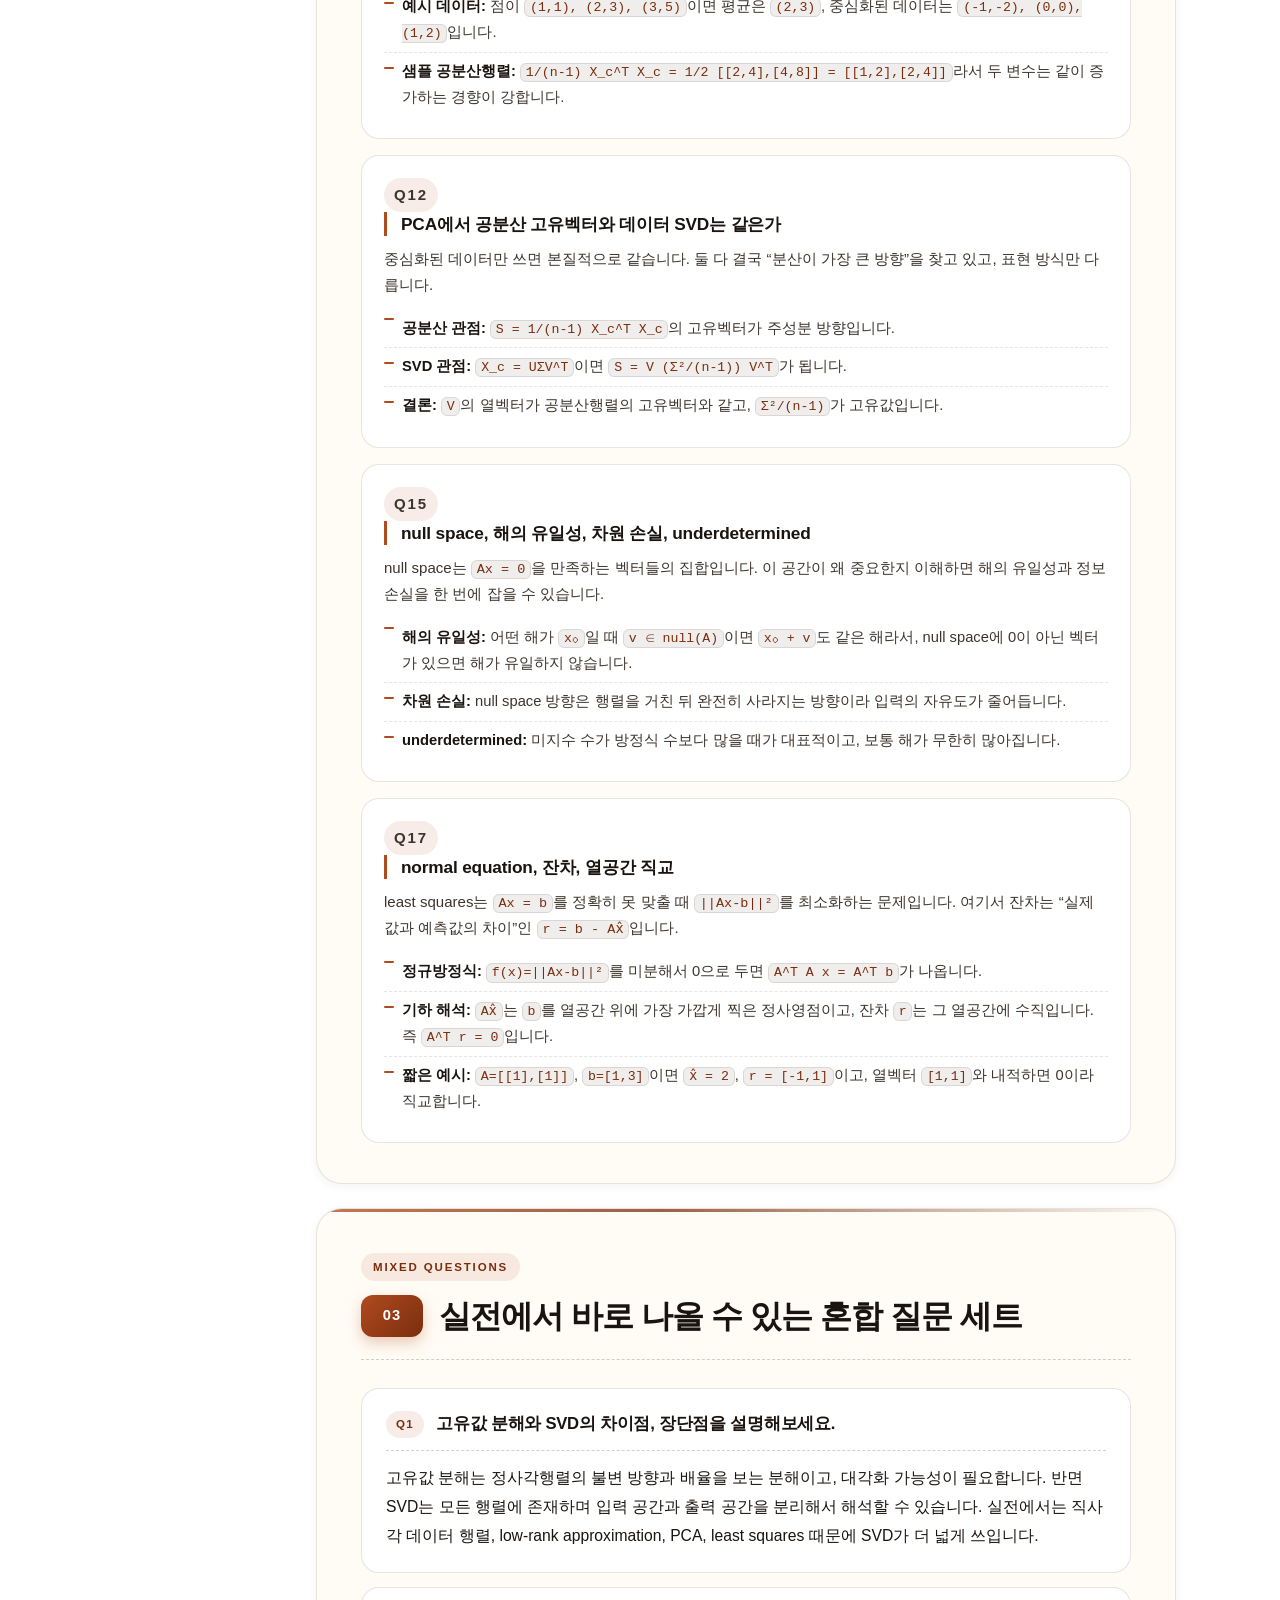
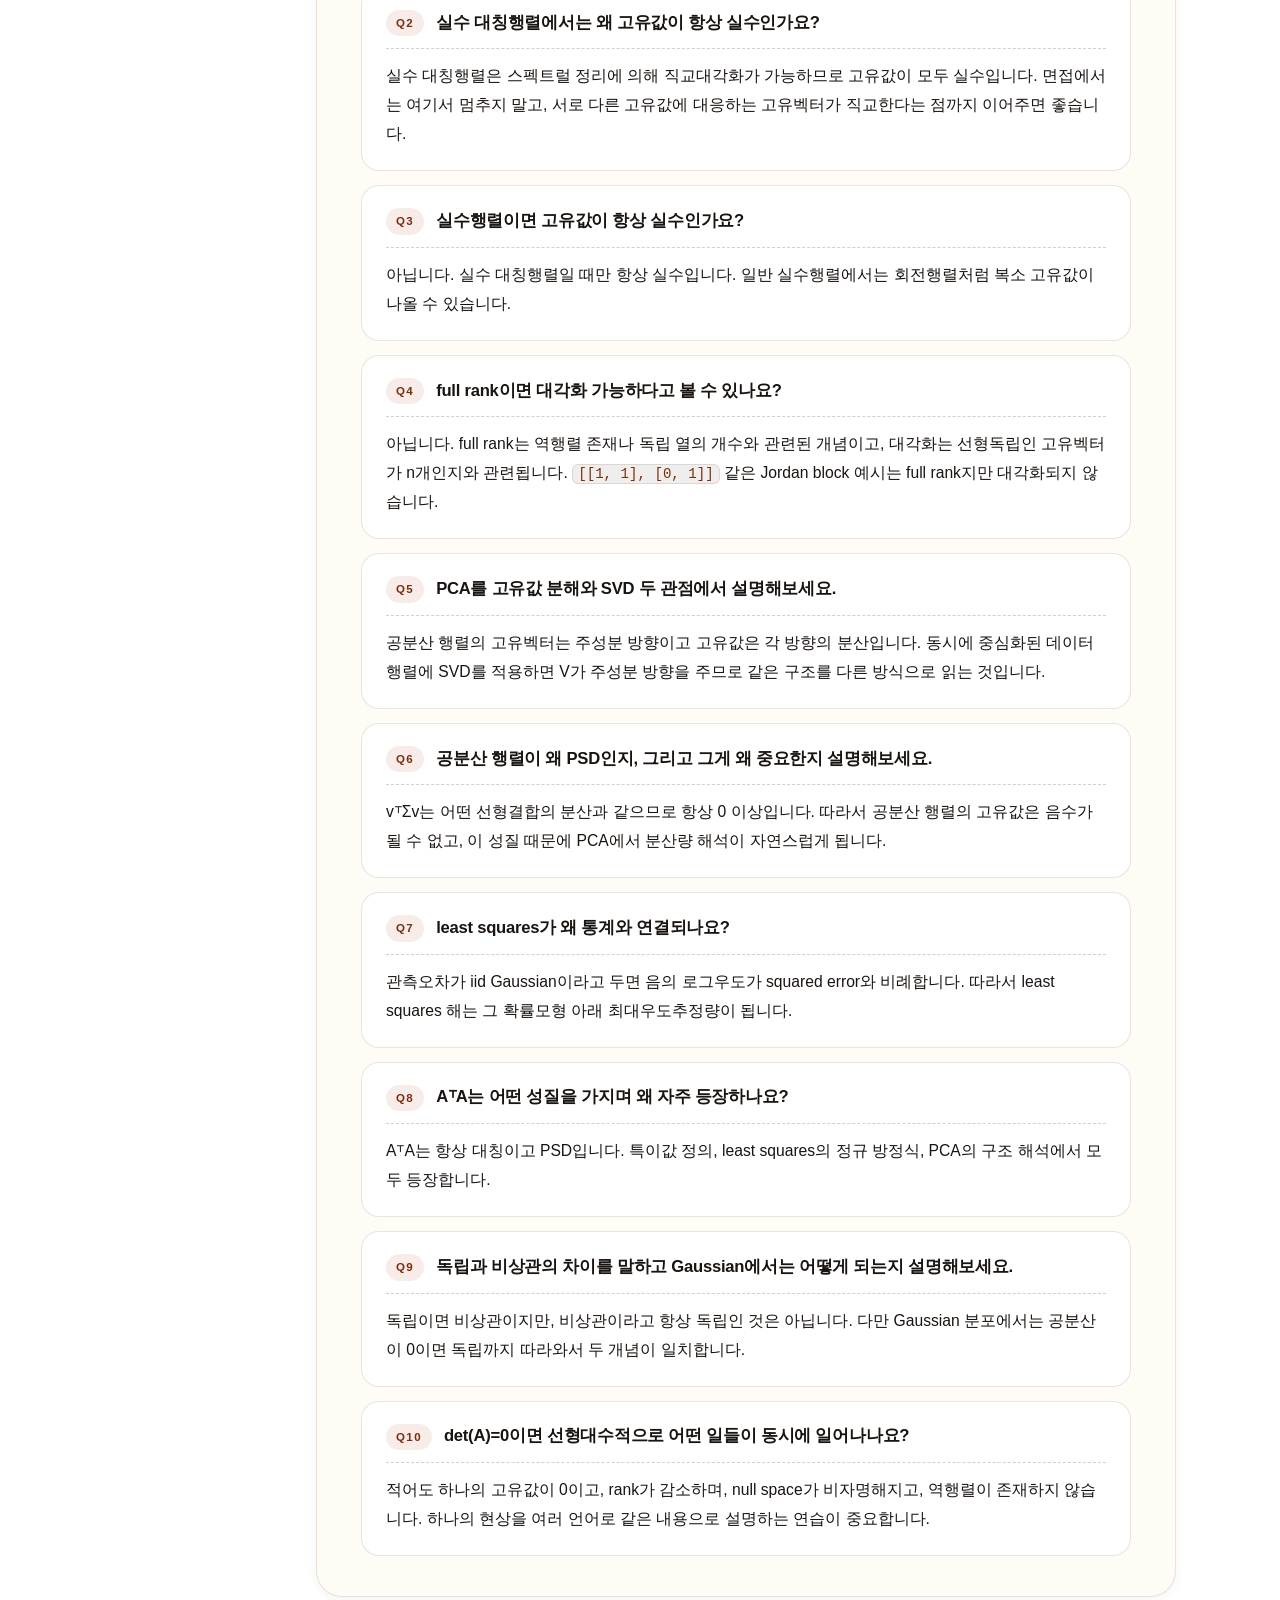
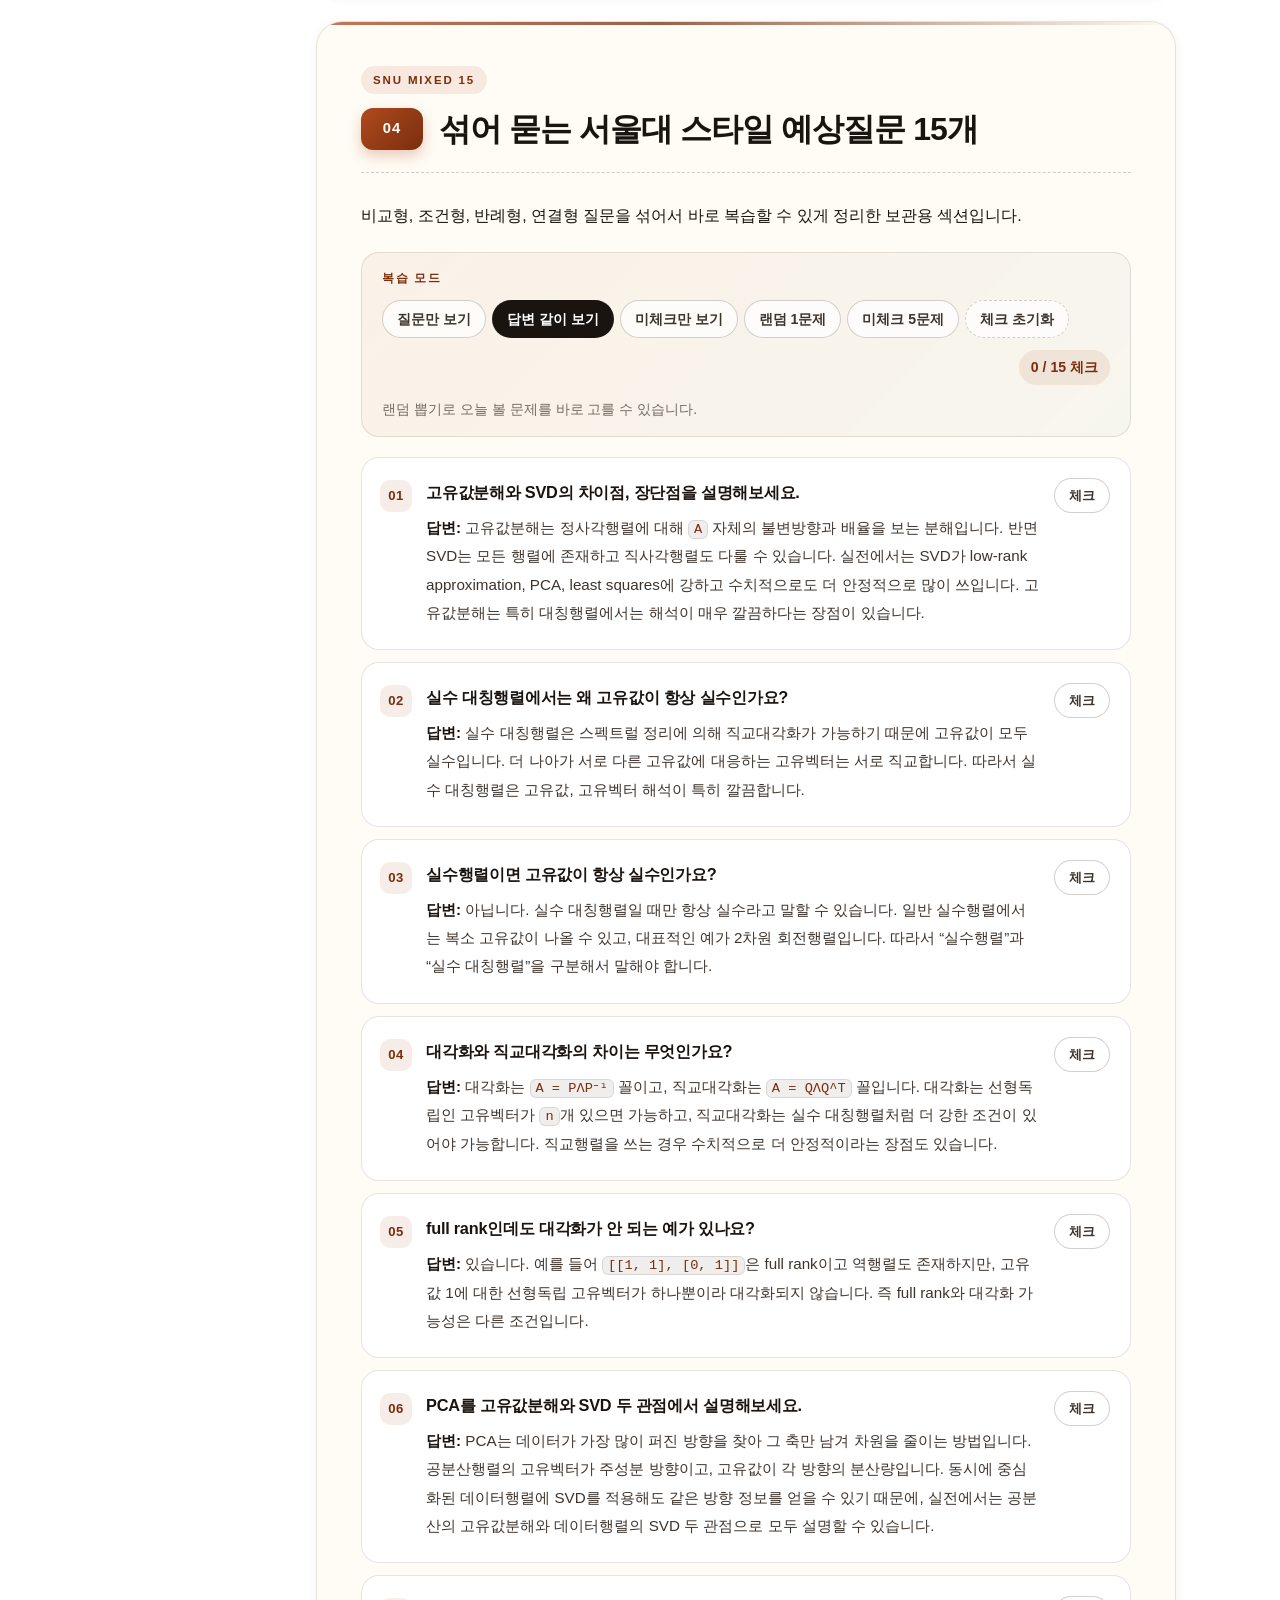
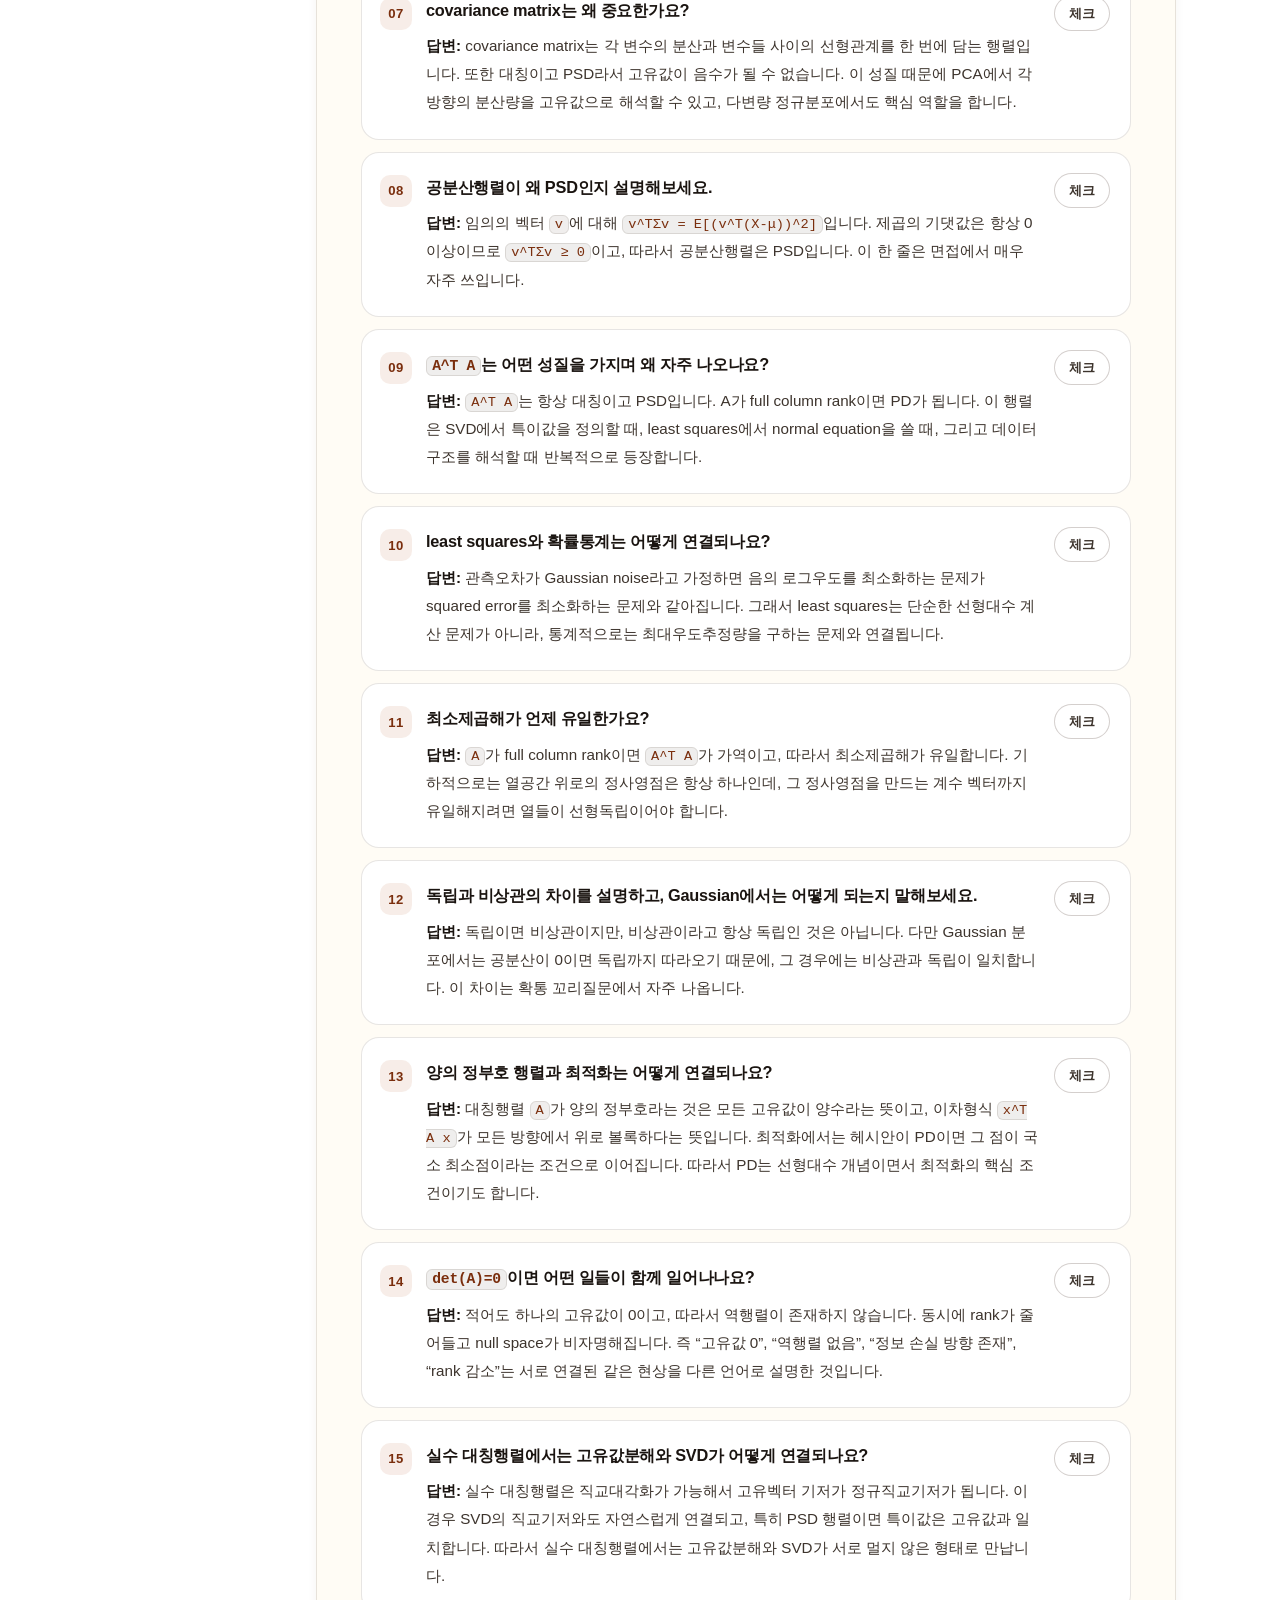
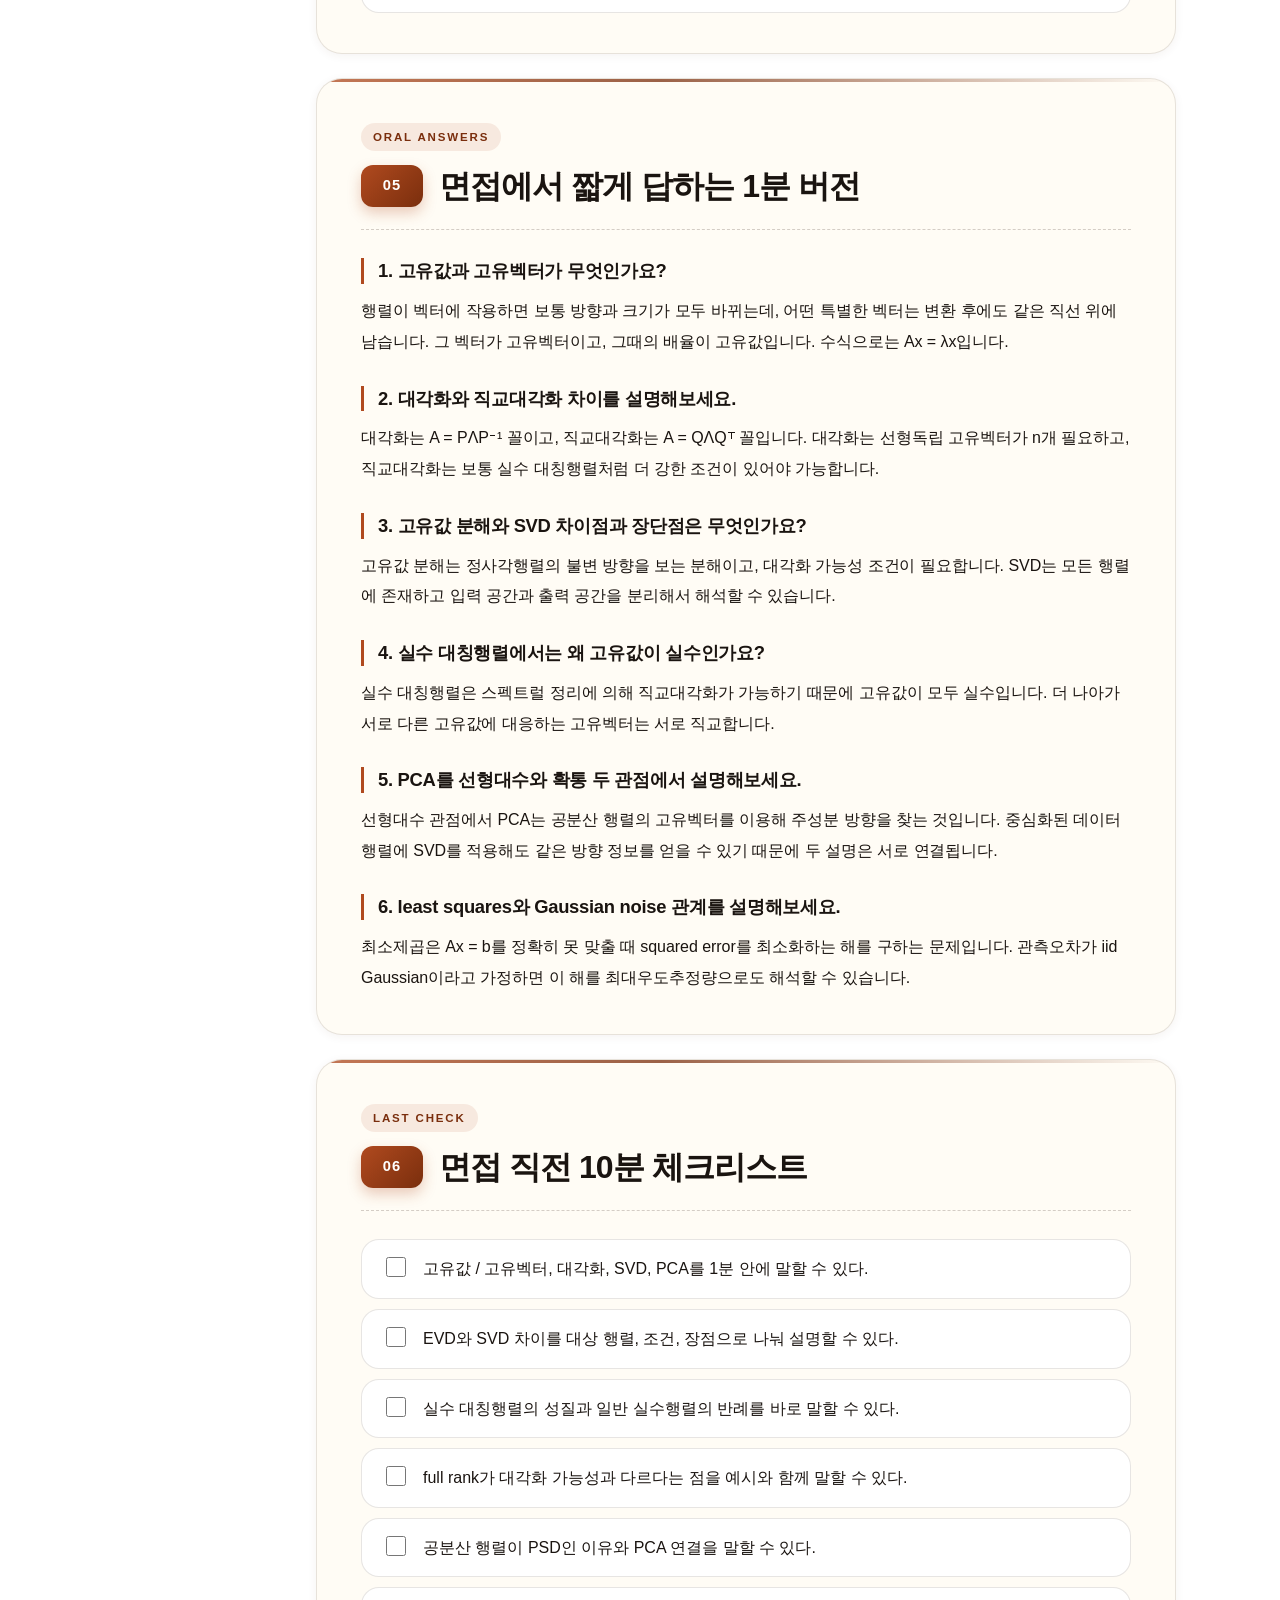
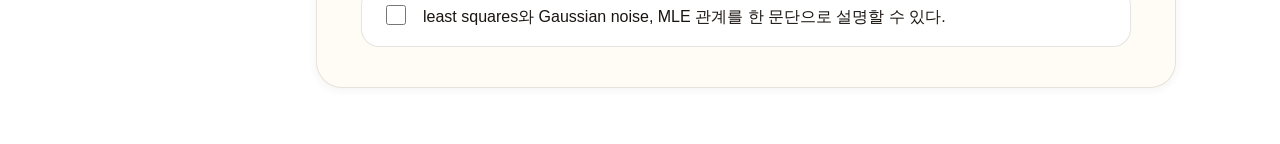
==== commit 6be2bdd4: "Add probability and ML interview drill page" ====
--- a/linear-algebra-drill.html
+++ b/linear-algebra-drill.html
@@ -27,6 +27,7 @@
           <a href="linear-algebra.html">개요</a>
           <a href="linear-algebra-theory.html">이론</a>
           <a class="is-current" href="linear-algebra-drill.html">문제 연습</a>
+          <a href="probability-ml.html">확통·ML</a>
         </div>
       </nav>
 
@@ -42,6 +43,7 @@
           <div class="hero-actions">
             <a class="button primary" href="#question-bank-20">예상질문 20부터</a>
             <a class="button ghost" href="linear-algebra-theory.html">개념 다시 읽기</a>
+            <a class="button ghost" href="probability-ml.html">확통·ML 보강</a>
           </div>
           <div class="hero-strip">
             <article class="hero-stat">
--- a/styles.css
+++ b/styles.css
@@ -1692,6 +1692,21 @@
   padding-right: 90px; /* space for review-toggle button */
 }
 
+/* Probability & ML page: favor a single wide reading column for cards */
+.probability-ml-page .article-main {
+  max-width: 980px;
+}
+
+.probability-ml-page .hero-strip,
+.probability-ml-page .path-grid,
+.probability-ml-page .battle-grid,
+.probability-ml-page .routine-strip,
+.probability-ml-page .compare-grid,
+.probability-ml-page .bridge-grid,
+.probability-ml-page .formula-grid {
+  grid-template-columns: 1fr;
+}
+
 /* ========================================
    Responsive
    ======================================== */
